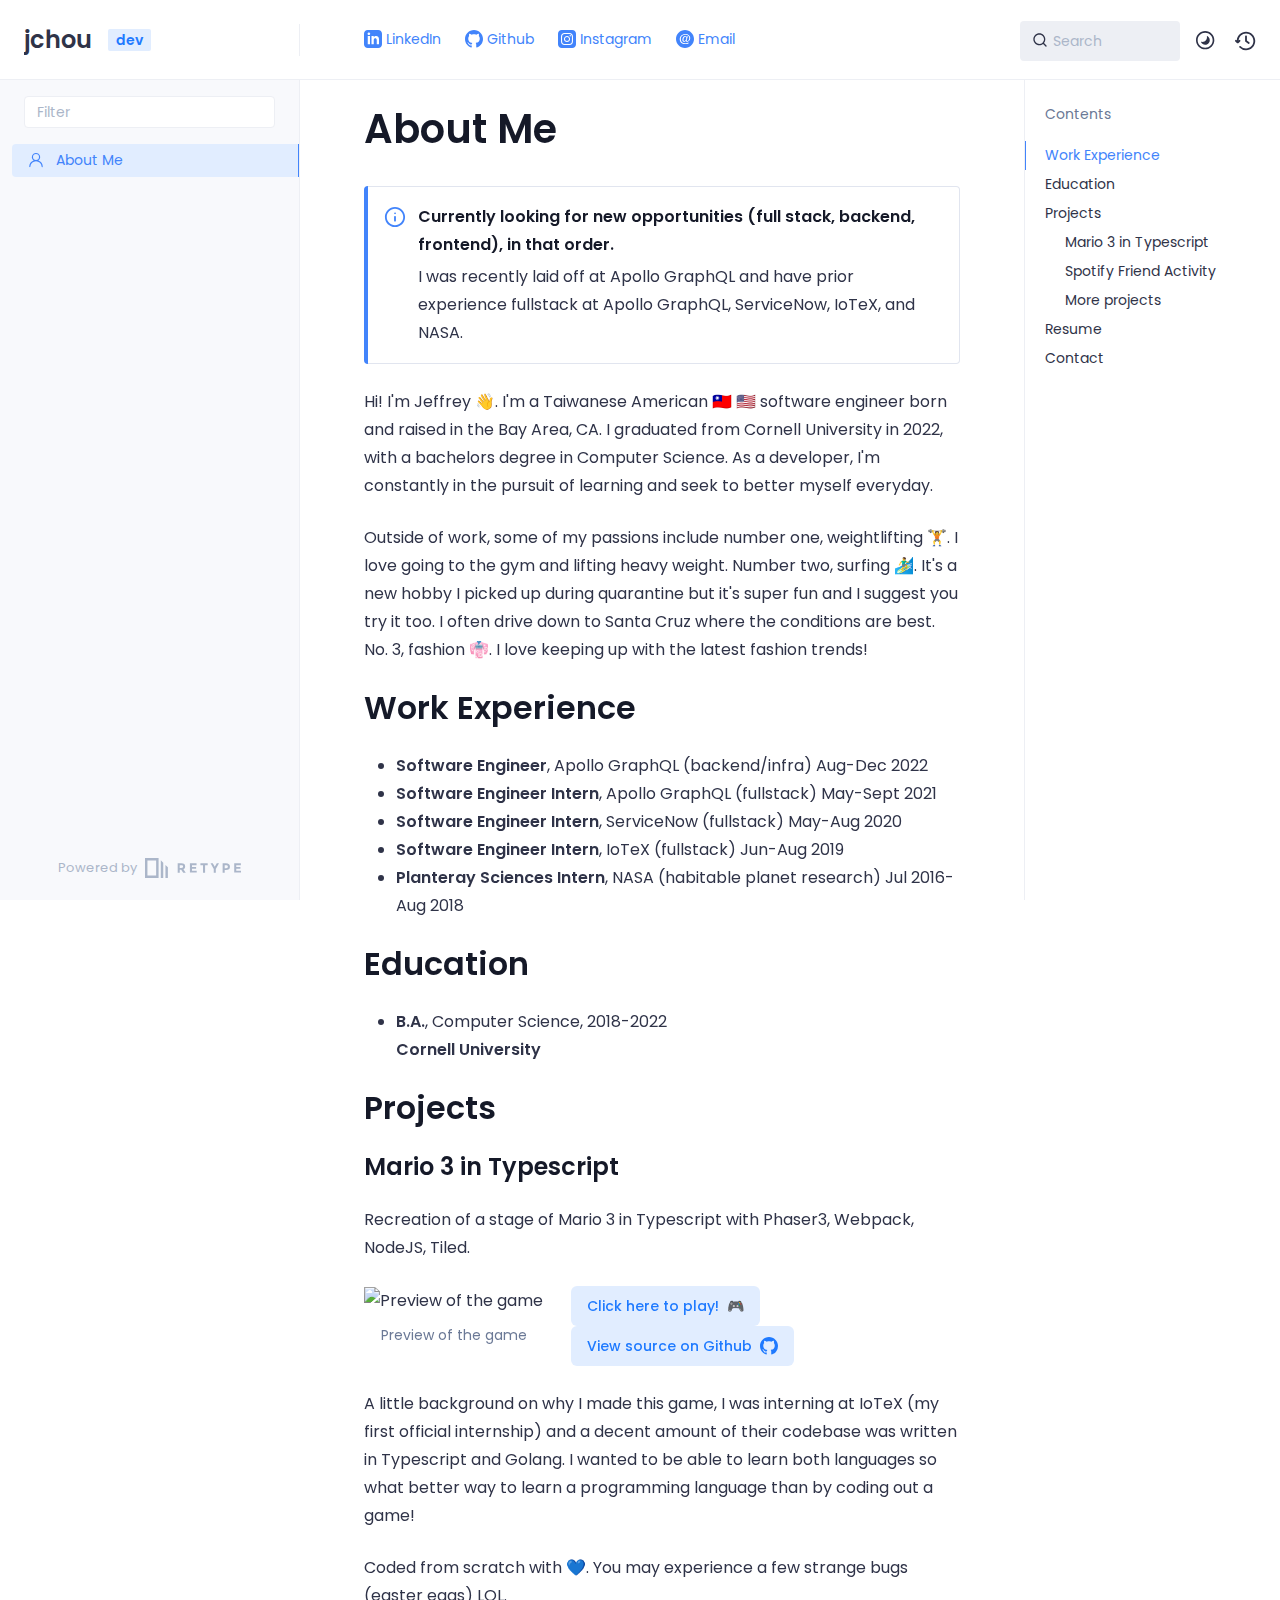
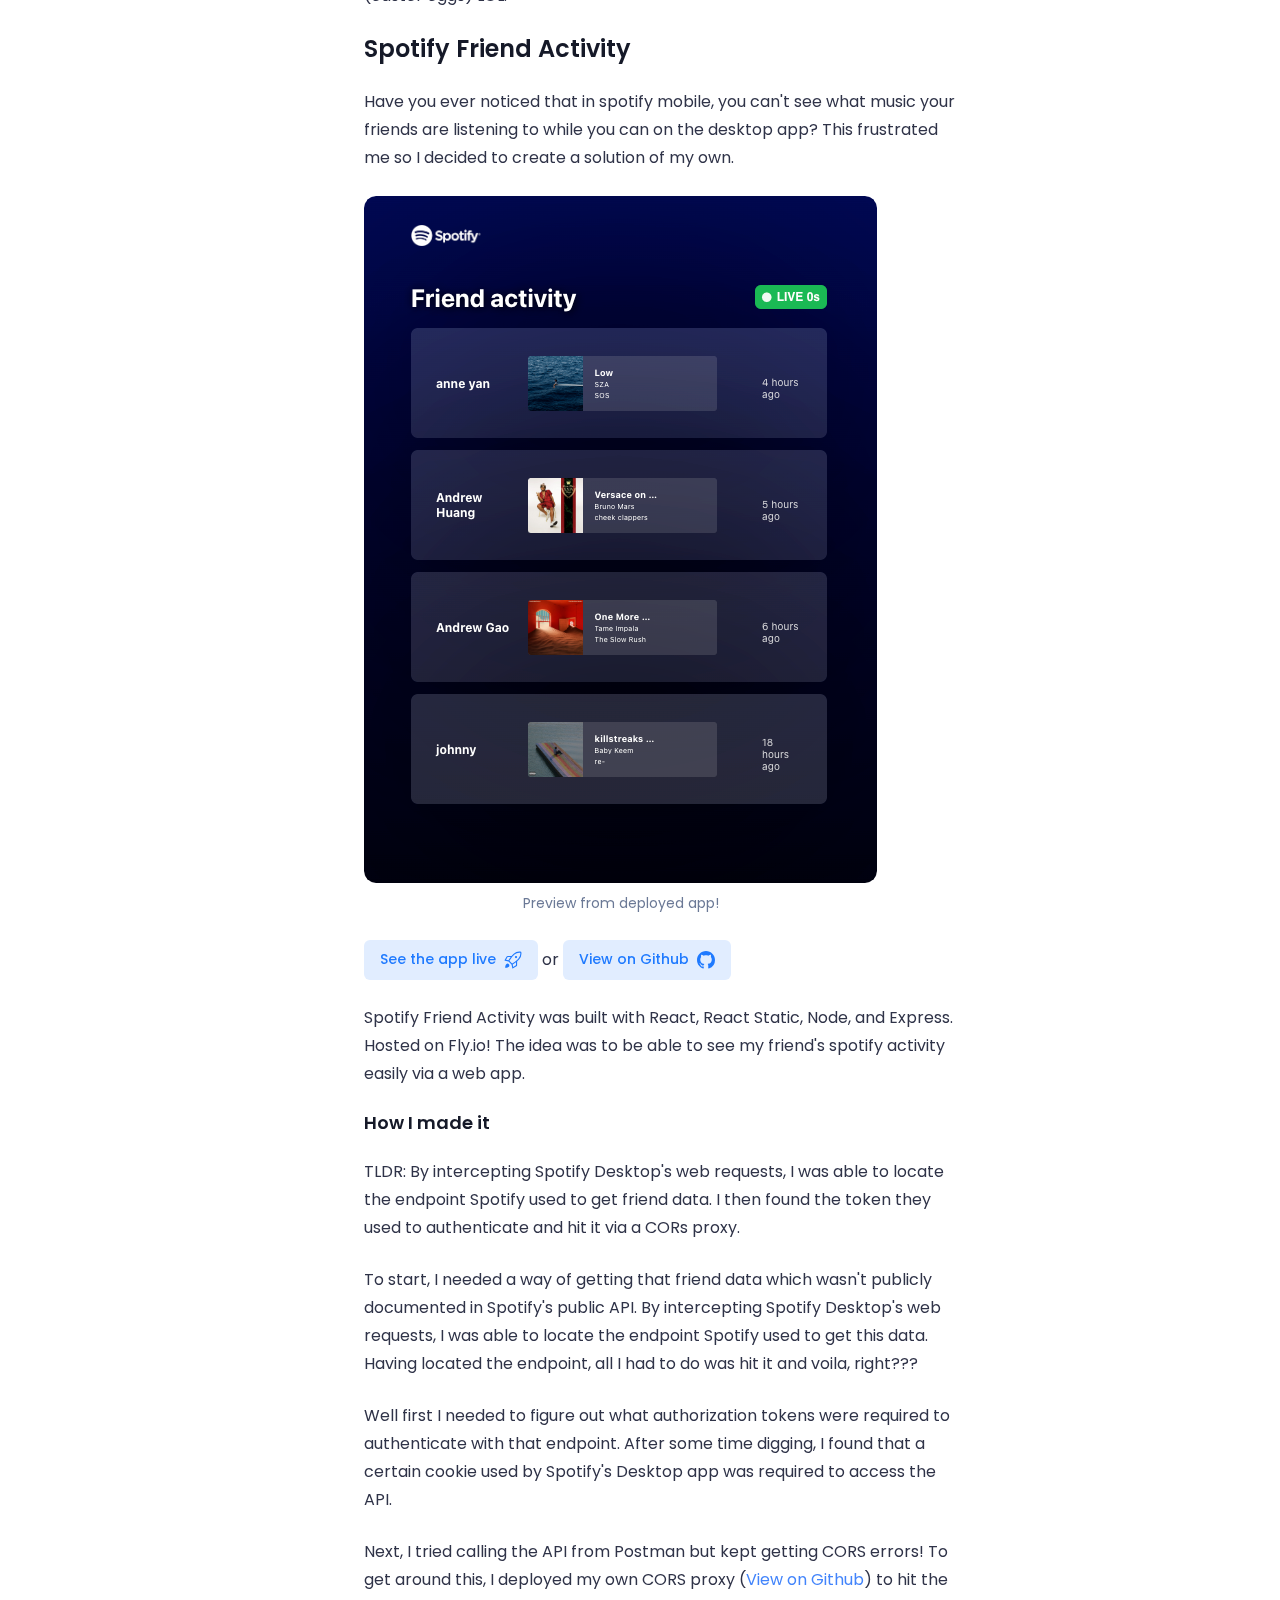
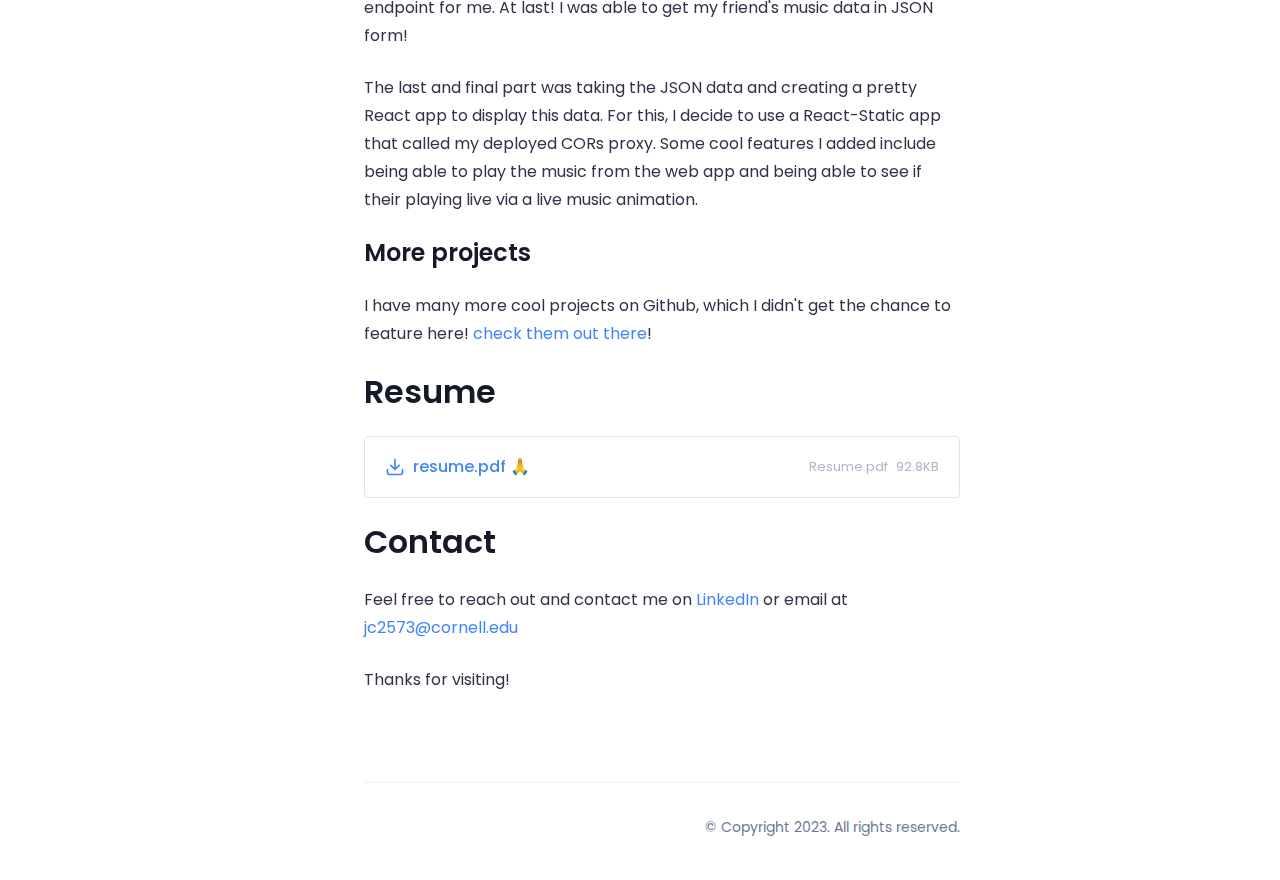
==== index.html @ 9c671647 "Build" ====
<!DOCTYPE html>
<html lang="en" class="h-full">
<head>
    <meta charset="UTF-8">
    <meta name="viewport" content="width=device-width,initial-scale=1">
    <meta name="turbo-cache-control" content="no-cache" data-turbo-track="reload" data-track-token="2.4.0.732705057600">

    <!-- See retype.com -->
    <meta name="generator" content="Retype 2.4.0">

    <!-- Primary Meta Tags -->
    <title>About Me</title>
    <meta name="title" content="About Me">
    <meta name="description" content="I was recently laid off at Apollo GraphQL and have prior experience fullstack at Apollo GraphQL, ServiceNow, IoTeX, and NASA." />

    <!-- Canonical -->
    <link rel="canonical" href="https://jchou.dev/" />

    <!-- Open Graph / Facebook -->
    <meta property="og:type" content="website">
    <meta property="og:url" content="https://jchou.dev/">
    <meta property="og:title" content="About Me">
    <meta property="og:description" content="I was recently laid off at Apollo GraphQL and have prior experience fullstack at Apollo GraphQL, ServiceNow, IoTeX, and NASA.">
    <meta property="og:image" content="https://jchou.dev/mario-demo.gif">

    <!-- Twitter -->
    <meta property="twitter:card" content="summary_large_image">
    <meta property="twitter:url" content="https://jchou.dev/">
    <meta property="twitter:title" content="About Me">
    <meta property="twitter:description" content="I was recently laid off at Apollo GraphQL and have prior experience fullstack at Apollo GraphQL, ServiceNow, IoTeX, and NASA.">
    <meta property="twitter:image" content="https://jchou.dev/mario-demo.gif">

    <script>(function () { var el = document.documentElement, m = localStorage.getItem("doc_theme"), wm = window.matchMedia; if (m === "dark" || (!m && wm && wm("(prefers-color-scheme: dark)").matches)) { el.classList.add("dark") } else { el.classList.remove("dark") } })();</script>

    <link href="resources/css/retype.css?v=2.4.0.732705057600" rel="stylesheet" />

    <script type="text/javascript" src="resources/js/config.js?v=2.4.0.732705057600" data-turbo-eval="false" defer></script>
    <script type="text/javascript" src="resources/js/retype.js?v=2.4.0" data-turbo-eval="false" defer></script>
    <script id="lunr-js" type="text/javascript" src="resources/js/lunr.js?v=2.4.0.732705057600" data-turbo-eval="false" defer></script>
</head>
<body>
    <div id="docs-app" class="relative text-base antialiased text-gray-700 bg-white font-body dark:bg-dark-850 dark:text-dark-300">
        <div class="absolute bottom-0 left-0 bg-gray-100 dark:bg-dark-800" style="top: 5rem; right: 50%"></div>
    
        <header id="docs-site-header" class="sticky top-0 z-30 flex w-full h-16 bg-white border-b border-gray-200 md:h-20 dark:bg-dark-850 dark:border-dark-650">
            <div class="container relative flex items-center justify-between grow pr-6 md:justify-start">
                <!-- Mobile menu button skeleton -->
                <button v-cloak class="skeleton docs-mobile-menu-button flex items-center justify-center shrink-0 overflow-hidden dark:text-white focus:outline-none rounded-full w-10 h-10 ml-3.5 md:hidden"><svg xmlns="http://www.w3.org/2000/svg" class="mb-px shrink-0" width="24" height="24" viewBox="0 0 24 24" role="presentation" style="margin-bottom: 0px;"><g fill="currentColor"><path d="M2 4h20v2H2zM2 11h20v2H2zM2 18h20v2H2z"></path></g></svg></button>
                <div v-cloak id="docs-sidebar-toggle"></div>
        
                <!-- Logo -->
                <div class="flex items-center justify-between h-full py-2 md:w-75">
                    <div class="flex items-center px-2 md:px-6">
                        <a id="docs-site-logo" href="" class="flex items-center leading-snug text-2xl">
                            <span class="dark:text-white font-semibold line-clamp-1 md:line-clamp-2">jchou</span>
                        </a><span class="hidden px-2 py-1 ml-4 text-sm font-semibold leading-none text-root-logo-label-text bg-root-logo-label-bg rounded-sm md:inline-block">dev</span>
                    </div>
        
                    <span class="hidden h-8 border-r md:inline-block dark:border-dark-650"></span>
                </div>
        
                <div class="flex justify-between md:grow">
                    <!-- Top Nav -->
                    <nav class="hidden md:flex">
                        <ul class="flex flex-col mb-4 md:pl-16 md:mb-0 md:flex-row md:items-center">
                            <li class="mr-6">
                                <a class="py-2 md:mb-0 inline-flex items-center text-sm whitespace-nowrap transition-colors duration-200 ease-linear md:text-blue-500 dark:text-blue-400 hover:text-blue-800 dark:hover:text-blue-200" href="https://www.linkedin.com/in/jeffreychoucu/" target="_blank">
                                    <svg xmlns="http://www.w3.org/2000/svg" class="mb-px mr-1" width="18" height="18" viewBox="0 0 24 24" role="presentation">
                                        <g fill="currentColor">
                                            <path d="M19 0h-14c-2.761 0-5 2.239-5 5v14c0 2.761 2.239 5 5 5h14c2.762 0 5-2.239 5-5v-14c0-2.761-2.238-5-5-5zm-11 19h-3v-11h3v11zm-1.5-12.268c-.966 0-1.75-.79-1.75-1.764s.784-1.764 1.75-1.764 1.75.79 1.75 1.764-.783 1.764-1.75 1.764zm13.5 12.268h-3v-5.604c0-3.368-4-3.113-4 0v5.604h-3v-11h3v1.765c1.396-2.586 7-2.777 7 2.476v6.759z"/>
                                        </g>
                                    </svg>
                                    <span>LinkedIn</span>
                                </a>
                            </li>
                            <li class="mr-6">
                                <a class="py-2 md:mb-0 inline-flex items-center text-sm whitespace-nowrap transition-colors duration-200 ease-linear md:text-blue-500 dark:text-blue-400 hover:text-blue-800 dark:hover:text-blue-200" href="https://github.com/JChouCode" target="_blank">
                                    <svg xmlns="http://www.w3.org/2000/svg" class="mb-px mr-1" width="18" height="18" viewBox="0 0 24 24" role="presentation">
                                        <g fill="currentColor">
                                            <path d="M12 0c-6.626 0-12 5.373-12 12 0 5.302 3.438 9.8 8.207 11.387.599.111.793-.261.793-.577v-2.234c-3.338.726-4.033-1.416-4.033-1.416-.546-1.387-1.333-1.756-1.333-1.756-1.089-.745.083-.729.083-.729 1.205.084 1.839 1.237 1.839 1.237 1.07 1.834 2.807 1.304 3.492.997.107-.775.418-1.305.762-1.604-2.665-.305-5.467-1.334-5.467-5.931 0-1.311.469-2.381 1.236-3.221-.124-.303-.535-1.524.117-3.176 0 0 1.008-.322 3.301 1.23.957-.266 1.983-.399 3.003-.404 1.02.005 2.047.138 3.006.404 2.291-1.552 3.297-1.23 3.297-1.23.653 1.653.242 2.874.118 3.176.77.84 1.235 1.911 1.235 3.221 0 4.609-2.807 5.624-5.479 5.921.43.372.823 1.102.823 2.222v3.293c0 .319.192.694.801.576 4.765-1.589 8.199-6.086 8.199-11.386 0-6.627-5.373-12-12-12z"/>
                                        </g>
                                    </svg>
                                    <span>Github</span>
                                </a>
                            </li>
                            <li class="mr-6">
                                <a class="py-2 md:mb-0 inline-flex items-center text-sm whitespace-nowrap transition-colors duration-200 ease-linear md:text-blue-500 dark:text-blue-400 hover:text-blue-800 dark:hover:text-blue-200" href="https://www.instagram.com/jchouder/" target="_blank">
                                    <svg xmlns="http://www.w3.org/2000/svg" class="mb-px mr-1" width="18" height="18" viewBox="0 0 24 24" role="presentation">
                                        <g fill="currentColor">
                                            <path d="M15.233 5.488c-.843-.038-1.097-.046-3.233-.046s-2.389.008-3.232.046c-2.17.099-3.181 1.127-3.279 3.279-.039.844-.048 1.097-.048 3.233s.009 2.389.047 3.233c.099 2.148 1.106 3.18 3.279 3.279.843.038 1.097.047 3.233.047 2.137 0 2.39-.008 3.233-.046 2.17-.099 3.18-1.129 3.279-3.279.038-.844.046-1.097.046-3.233s-.008-2.389-.046-3.232c-.099-2.153-1.111-3.182-3.279-3.281zm-3.233 10.62c-2.269 0-4.108-1.839-4.108-4.108 0-2.269 1.84-4.108 4.108-4.108s4.108 1.839 4.108 4.108c0 2.269-1.839 4.108-4.108 4.108zm4.271-7.418c-.53 0-.96-.43-.96-.96s.43-.96.96-.96.96.43.96.96-.43.96-.96.96zm-1.604 3.31c0 1.473-1.194 2.667-2.667 2.667s-2.667-1.194-2.667-2.667c0-1.473 1.194-2.667 2.667-2.667s2.667 1.194 2.667 2.667zm4.333-12h-14c-2.761 0-5 2.239-5 5v14c0 2.761 2.239 5 5 5h14c2.762 0 5-2.239 5-5v-14c0-2.761-2.238-5-5-5zm.952 15.298c-.132 2.909-1.751 4.521-4.653 4.654-.854.039-1.126.048-3.299.048s-2.444-.009-3.298-.048c-2.908-.133-4.52-1.748-4.654-4.654-.039-.853-.048-1.125-.048-3.298 0-2.172.009-2.445.048-3.298.134-2.908 1.748-4.521 4.654-4.653.854-.04 1.125-.049 3.298-.049s2.445.009 3.299.048c2.908.133 4.523 1.751 4.653 4.653.039.854.048 1.127.048 3.299 0 2.173-.009 2.445-.048 3.298z"/>
                                        </g>
                                    </svg>
                                    <span>Instagram</span>
                                </a>
                            </li>
                            <li class="mr-6">
                                <a class="py-2 md:mb-0 inline-flex items-center text-sm whitespace-nowrap transition-colors duration-200 ease-linear md:text-blue-500 dark:text-blue-400 hover:text-blue-800 dark:hover:text-blue-200" href="mailto:jc2573@cornell.edu" target="_blank">
                                    <svg xmlns="http://www.w3.org/2000/svg" class="mb-px mr-1" width="18" height="18" viewBox="0 0 24 24" role="presentation">
                                        <g fill="currentColor">
                                            <path d="M13.718 10.528c0 .792-.268 1.829-.684 2.642-1.009 1.98-3.063 1.967-3.063-.14 0-.786.27-1.799.687-2.58 1.021-1.925 3.06-1.624 3.06.078zm10.282 1.472c0 6.627-5.373 12-12 12s-12-5.373-12-12 5.373-12 12-12 12 5.373 12 12zm-5-1.194c0-3.246-2.631-5.601-6.256-5.601-4.967 0-7.744 3.149-7.744 7.073 0 3.672 2.467 6.517 7.024 6.517 2.52 0 4.124-.726 5.122-1.288l-.687-.991c-1.022.593-2.251 1.136-4.256 1.136-3.429 0-5.733-2.199-5.733-5.473 0-5.714 6.401-6.758 9.214-5.071 2.624 1.642 2.524 5.578.582 7.083-1.034.826-2.199.799-1.821-.756 0 0 1.212-4.489 1.354-4.975h-1.364l-.271.952c-.278-.785-.943-1.295-1.911-1.295-2.018 0-3.722 2.19-3.722 4.783 0 1.73.913 2.804 2.38 2.804 1.283 0 1.95-.726 2.364-1.373-.3 2.898 5.725 1.557 5.725-3.525z"/>
                                        </g>
                                    </svg>
                                    <span>Email</span>
                                </a>
                            </li>
        
                        </ul>
                    </nav>
        
                    <!-- Header Right Skeleton -->
                    <div v-cloak class="flex justify-end grow skeleton">
        
                        <!-- Search input mock -->
                        <div class="relative hidden w-40 lg:block lg:max-w-sm lg:ml-auto">
                            <div class="absolute flex items-center justify-center h-full pl-3 dark:text-dark-300">
                                <svg xmlns="http://www.w3.org/2000/svg" class="icon-base" width="16" height="16" viewBox="0 0 24 24" aria-labelledby="icon" role="presentation"  style="margin-bottom: 1px;"><g fill="currentColor" ><path d="M21.71 20.29l-3.68-3.68A8.963 8.963 0 0020 11c0-4.96-4.04-9-9-9s-9 4.04-9 9 4.04 9 9 9c2.12 0 4.07-.74 5.61-1.97l3.68 3.68c.2.19.45.29.71.29s.51-.1.71-.29c.39-.39.39-1.03 0-1.42zM4 11c0-3.86 3.14-7 7-7s7 3.14 7 7c0 1.92-.78 3.66-2.04 4.93-.01.01-.02.01-.02.01-.01.01-.01.01-.01.02A6.98 6.98 0 0111 18c-3.86 0-7-3.14-7-7z" ></path></g></svg>
                            </div>
        
                            <input class="w-full h-10 transition-colors duration-200 ease-in bg-gray-200 border border-transparent rounded md:text-sm hover:bg-white hover:border-gray-300 focus:outline-none focus:bg-white focus:border-gray-500 dark:bg-dark-600 dark:border-dark-600 placeholder-gray-400 dark:placeholder-dark-400"
                            style="padding: 0.625rem 0.75rem 0.625rem 2rem" type="text" placeholder="Search" />
                        </div>
        
                        <!-- Mobile search button mock -->
                        <div class="flex items-center justify-center w-10 h-10 lg:hidden">
                            <svg xmlns="http://www.w3.org/2000/svg" class="shrink-0 icon-base" width="20" height="20" viewBox="0 0 24 24" aria-labelledby="icon" role="presentation"  style="margin-bottom: 0px;"><g fill="currentColor" ><path d="M21.71 20.29l-3.68-3.68A8.963 8.963 0 0020 11c0-4.96-4.04-9-9-9s-9 4.04-9 9 4.04 9 9 9c2.12 0 4.07-.74 5.61-1.97l3.68 3.68c.2.19.45.29.71.29s.51-.1.71-.29c.39-.39.39-1.03 0-1.42zM4 11c0-3.86 3.14-7 7-7s7 3.14 7 7c0 1.92-.78 3.66-2.04 4.93-.01.01-.02.01-.02.01-.01.01-.01.01-.01.02A6.98 6.98 0 0111 18c-3.86 0-7-3.14-7-7z" ></path></g></svg>
                        </div>
        
                        <!-- Dark mode switch placehokder -->
                        <div class="w-10 h-10 lg:ml-2"></div>
        
                        <!-- History button mock -->
                        <div class="flex items-center justify-center w-10 h-10" style="margin-right: -0.625rem;">
                            <svg xmlns="http://www.w3.org/2000/svg" class="shrink-0 icon-base" width="22" height="22" viewBox="0 0 24 24" aria-labelledby="icon" role="presentation"  style="margin-bottom: 0px;"><g fill="currentColor" ><g ><path d="M12.01 6.01c-.55 0-1 .45-1 1V12a1 1 0 00.4.8l3 2.22a.985.985 0 001.39-.2.996.996 0 00-.21-1.4l-2.6-1.92V7.01c.02-.55-.43-1-.98-1z"></path><path d="M12.01 1.91c-5.33 0-9.69 4.16-10.05 9.4l-.29-.26a.997.997 0 10-1.34 1.48l1.97 1.79c.19.17.43.26.67.26s.48-.09.67-.26l1.97-1.79a.997.997 0 10-1.34-1.48l-.31.28c.34-4.14 3.82-7.41 8.05-7.41 4.46 0 8.08 3.63 8.08 8.09s-3.63 8.08-8.08 8.08c-2.18 0-4.22-.85-5.75-2.4a.996.996 0 10-1.42 1.4 10.02 10.02 0 007.17 2.99c5.56 0 10.08-4.52 10.08-10.08.01-5.56-4.52-10.09-10.08-10.09z"></path></g></g></svg>
                        </div>
                    </div>
        
                    <div v-cloak class="flex justify-end grow">
                        <div id="docs-mobile-search-button"></div>
                        <doc-search-desktop></doc-search-desktop>
        
                        <doc-theme-switch class="lg:ml-2"></doc-theme-switch>
                        <doc-history></doc-history>
                    </div>
                </div>
            </div>
        </header>
    
        <div class="container relative flex bg-white">
            <!-- Sidebar Skeleton -->
            <div v-cloak class="fixed flex flex-col shrink-0 duration-300 ease-in-out bg-gray-100 border-gray-200 sidebar top-20 w-75 border-r h-screen md:sticky transition-transform skeleton dark:bg-dark-800 dark:border-dark-650">
            
                <!-- Render this div, if config.showSidebarFilter is `true` -->
                <div class="flex items-center h-16 px-6">
                    <input class="w-full h-8 px-3 py-2 transition-colors duration-200 ease-linear bg-white border border-gray-200 rounded shadow-none text-sm focus:outline-none focus:border-gray-600 dark:bg-dark-600 dark:border-dark-600" type="text" placeholder="Filter" />
                </div>
            
                <div class="pl-6 mb-4 mt-1">
                    <div class="w-32 h-3 mb-4 bg-gray-200 rounded-full loading dark:bg-dark-600"></div>
                    <div class="w-48 h-3 mb-4 bg-gray-200 rounded-full loading dark:bg-dark-600"></div>
                    <div class="w-40 h-3 mb-4 bg-gray-200 rounded-full loading dark:bg-dark-600"></div>
                    <div class="w-32 h-3 mb-4 bg-gray-200 rounded-full loading dark:bg-dark-600"></div>
                    <div class="w-48 h-3 mb-4 bg-gray-200 rounded-full loading dark:bg-dark-600"></div>
                    <div class="w-40 h-3 mb-4 bg-gray-200 rounded-full loading dark:bg-dark-600"></div>
                </div>
            
                <div class="shrink-0 mt-auto bg-transparent dark:border-dark-650">
                    <a class="flex items-center justify-center flex-nowrap h-16 text-gray-400 dark:text-dark-400 hover:text-gray-700 dark:hover:text-dark-300 transition-colors duration-150 ease-in docs-powered-by" target="_blank" href="https://retype.com/" rel="noopener">
                        <span class="text-xs whitespace-nowrap">Powered by</span>
                        <svg xmlns="http://www.w3.org/2000/svg" class="ml-2" fill="currentColor" width="96" height="20" overflow="visible"><path d="M0 0v20h13.59V0H0zm11.15 17.54H2.44V2.46h8.71v15.08zM15.8 20h2.44V4.67L15.8 2.22zM20.45 6.89V20h2.44V9.34z"/><g><path d="M40.16 8.44c0 1.49-.59 2.45-1.75 2.88l2.34 3.32h-2.53l-2.04-2.96h-1.43v2.96h-2.06V5.36h3.5c1.43 0 2.46.24 3.07.73s.9 1.27.9 2.35zm-2.48 1.1c.26-.23.38-.59.38-1.09 0-.5-.13-.84-.4-1.03s-.73-.28-1.39-.28h-1.54v2.75h1.5c.72 0 1.2-.12 1.45-.35zM51.56 5.36V7.2h-4.59v1.91h4.13v1.76h-4.13v1.92h4.74v1.83h-6.79V5.36h6.64zM60.09 7.15v7.48h-2.06V7.15h-2.61V5.36h7.28v1.79h-2.61zM70.81 14.64h-2.06v-3.66l-3.19-5.61h2.23l1.99 3.45 1.99-3.45H74l-3.19 5.61v3.66zM83.99 6.19c.65.55.97 1.4.97 2.55s-.33 1.98-1 2.51-1.68.8-3.04.8h-1.23v2.59h-2.06V5.36h3.26c1.42 0 2.45.28 3.1.83zm-1.51 3.65c.25-.28.37-.69.37-1.22s-.16-.92-.48-1.14c-.32-.23-.82-.34-1.5-.34H79.7v3.12h1.38c.68 0 1.15-.14 1.4-.42zM95.85 5.36V7.2h-4.59v1.91h4.13v1.76h-4.13v1.92H96v1.83h-6.79V5.36h6.64z"/></g></svg>
                    </a>
                </div>
            </div>
            
            <!-- Sidebar component -->
            <doc-sidebar v-cloak>
                <template #sidebar-footer>
                    <div class="shrink-0 mt-auto border-t md:bg-transparent md:border-none dark:border-dark-650">
            
                        <div class="py-3 px-6 md:hidden border-b dark:border-dark-650">
                            <nav>
                                <ul class="flex flex-wrap justify-center items-center">
                                    <li class="mr-6">
                                        <a class="block py-1 inline-flex items-center text-sm whitespace-nowrap transition-colors duration-200 ease-linear md:text-blue-500 dark:text-blue-400 hover:text-blue-800 dark:hover:text-blue-200" href="https://www.linkedin.com/in/jeffreychoucu/" target="_blank">
                                            <svg xmlns="http://www.w3.org/2000/svg" class="mb-px mr-1" width="18" height="18" viewBox="0 0 24 24" role="presentation">
                                                <g fill="currentColor">
                                                    <path d="M19 0h-14c-2.761 0-5 2.239-5 5v14c0 2.761 2.239 5 5 5h14c2.762 0 5-2.239 5-5v-14c0-2.761-2.238-5-5-5zm-11 19h-3v-11h3v11zm-1.5-12.268c-.966 0-1.75-.79-1.75-1.764s.784-1.764 1.75-1.764 1.75.79 1.75 1.764-.783 1.764-1.75 1.764zm13.5 12.268h-3v-5.604c0-3.368-4-3.113-4 0v5.604h-3v-11h3v1.765c1.396-2.586 7-2.777 7 2.476v6.759z"/>
                                                </g>
                                            </svg>
                                            <span>LinkedIn</span>
                                        </a>
                                    </li>
                                    <li class="mr-6">
                                        <a class="block py-1 inline-flex items-center text-sm whitespace-nowrap transition-colors duration-200 ease-linear md:text-blue-500 dark:text-blue-400 hover:text-blue-800 dark:hover:text-blue-200" href="https://github.com/JChouCode" target="_blank">
                                            <svg xmlns="http://www.w3.org/2000/svg" class="mb-px mr-1" width="18" height="18" viewBox="0 0 24 24" role="presentation">
                                                <g fill="currentColor">
                                                    <path d="M12 0c-6.626 0-12 5.373-12 12 0 5.302 3.438 9.8 8.207 11.387.599.111.793-.261.793-.577v-2.234c-3.338.726-4.033-1.416-4.033-1.416-.546-1.387-1.333-1.756-1.333-1.756-1.089-.745.083-.729.083-.729 1.205.084 1.839 1.237 1.839 1.237 1.07 1.834 2.807 1.304 3.492.997.107-.775.418-1.305.762-1.604-2.665-.305-5.467-1.334-5.467-5.931 0-1.311.469-2.381 1.236-3.221-.124-.303-.535-1.524.117-3.176 0 0 1.008-.322 3.301 1.23.957-.266 1.983-.399 3.003-.404 1.02.005 2.047.138 3.006.404 2.291-1.552 3.297-1.23 3.297-1.23.653 1.653.242 2.874.118 3.176.77.84 1.235 1.911 1.235 3.221 0 4.609-2.807 5.624-5.479 5.921.43.372.823 1.102.823 2.222v3.293c0 .319.192.694.801.576 4.765-1.589 8.199-6.086 8.199-11.386 0-6.627-5.373-12-12-12z"/>
                                                </g>
                                            </svg>
                                            <span>Github</span>
                                        </a>
                                    </li>
                                    <li class="mr-6">
                                        <a class="block py-1 inline-flex items-center text-sm whitespace-nowrap transition-colors duration-200 ease-linear md:text-blue-500 dark:text-blue-400 hover:text-blue-800 dark:hover:text-blue-200" href="https://www.instagram.com/jchouder/" target="_blank">
                                            <svg xmlns="http://www.w3.org/2000/svg" class="mb-px mr-1" width="18" height="18" viewBox="0 0 24 24" role="presentation">
                                                <g fill="currentColor">
                                                    <path d="M15.233 5.488c-.843-.038-1.097-.046-3.233-.046s-2.389.008-3.232.046c-2.17.099-3.181 1.127-3.279 3.279-.039.844-.048 1.097-.048 3.233s.009 2.389.047 3.233c.099 2.148 1.106 3.18 3.279 3.279.843.038 1.097.047 3.233.047 2.137 0 2.39-.008 3.233-.046 2.17-.099 3.18-1.129 3.279-3.279.038-.844.046-1.097.046-3.233s-.008-2.389-.046-3.232c-.099-2.153-1.111-3.182-3.279-3.281zm-3.233 10.62c-2.269 0-4.108-1.839-4.108-4.108 0-2.269 1.84-4.108 4.108-4.108s4.108 1.839 4.108 4.108c0 2.269-1.839 4.108-4.108 4.108zm4.271-7.418c-.53 0-.96-.43-.96-.96s.43-.96.96-.96.96.43.96.96-.43.96-.96.96zm-1.604 3.31c0 1.473-1.194 2.667-2.667 2.667s-2.667-1.194-2.667-2.667c0-1.473 1.194-2.667 2.667-2.667s2.667 1.194 2.667 2.667zm4.333-12h-14c-2.761 0-5 2.239-5 5v14c0 2.761 2.239 5 5 5h14c2.762 0 5-2.239 5-5v-14c0-2.761-2.238-5-5-5zm.952 15.298c-.132 2.909-1.751 4.521-4.653 4.654-.854.039-1.126.048-3.299.048s-2.444-.009-3.298-.048c-2.908-.133-4.52-1.748-4.654-4.654-.039-.853-.048-1.125-.048-3.298 0-2.172.009-2.445.048-3.298.134-2.908 1.748-4.521 4.654-4.653.854-.04 1.125-.049 3.298-.049s2.445.009 3.299.048c2.908.133 4.523 1.751 4.653 4.653.039.854.048 1.127.048 3.299 0 2.173-.009 2.445-.048 3.298z"/>
                                                </g>
                                            </svg>
                                            <span>Instagram</span>
                                        </a>
                                    </li>
                                    <li class="mr-6">
                                        <a class="block py-1 inline-flex items-center text-sm whitespace-nowrap transition-colors duration-200 ease-linear md:text-blue-500 dark:text-blue-400 hover:text-blue-800 dark:hover:text-blue-200" href="mailto:jc2573@cornell.edu" target="_blank">
                                            <svg xmlns="http://www.w3.org/2000/svg" class="mb-px mr-1" width="18" height="18" viewBox="0 0 24 24" role="presentation">
                                                <g fill="currentColor">
                                                    <path d="M13.718 10.528c0 .792-.268 1.829-.684 2.642-1.009 1.98-3.063 1.967-3.063-.14 0-.786.27-1.799.687-2.58 1.021-1.925 3.06-1.624 3.06.078zm10.282 1.472c0 6.627-5.373 12-12 12s-12-5.373-12-12 5.373-12 12-12 12 5.373 12 12zm-5-1.194c0-3.246-2.631-5.601-6.256-5.601-4.967 0-7.744 3.149-7.744 7.073 0 3.672 2.467 6.517 7.024 6.517 2.52 0 4.124-.726 5.122-1.288l-.687-.991c-1.022.593-2.251 1.136-4.256 1.136-3.429 0-5.733-2.199-5.733-5.473 0-5.714 6.401-6.758 9.214-5.071 2.624 1.642 2.524 5.578.582 7.083-1.034.826-2.199.799-1.821-.756 0 0 1.212-4.489 1.354-4.975h-1.364l-.271.952c-.278-.785-.943-1.295-1.911-1.295-2.018 0-3.722 2.19-3.722 4.783 0 1.73.913 2.804 2.38 2.804 1.283 0 1.95-.726 2.364-1.373-.3 2.898 5.725 1.557 5.725-3.525z"/>
                                                </g>
                                            </svg>
                                            <span>Email</span>
                                        </a>
                                    </li>
            
                                </ul>
                            </nav>
                        </div>
            
                        <a class="flex items-center justify-center flex-nowrap h-16 text-gray-400 dark:text-dark-400 hover:text-gray-700 dark:hover:text-dark-300 transition-colors duration-150 ease-in docs-powered-by" target="_blank" href="https://retype.com/" rel="noopener">
                            <span class="text-xs whitespace-nowrap">Powered by</span>
                            <svg xmlns="http://www.w3.org/2000/svg" class="ml-2" fill="currentColor" width="96" height="20" overflow="visible"><path d="M0 0v20h13.59V0H0zm11.15 17.54H2.44V2.46h8.71v15.08zM15.8 20h2.44V4.67L15.8 2.22zM20.45 6.89V20h2.44V9.34z"/><g><path d="M40.16 8.44c0 1.49-.59 2.45-1.75 2.88l2.34 3.32h-2.53l-2.04-2.96h-1.43v2.96h-2.06V5.36h3.5c1.43 0 2.46.24 3.07.73s.9 1.27.9 2.35zm-2.48 1.1c.26-.23.38-.59.38-1.09 0-.5-.13-.84-.4-1.03s-.73-.28-1.39-.28h-1.54v2.75h1.5c.72 0 1.2-.12 1.45-.35zM51.56 5.36V7.2h-4.59v1.91h4.13v1.76h-4.13v1.92h4.74v1.83h-6.79V5.36h6.64zM60.09 7.15v7.48h-2.06V7.15h-2.61V5.36h7.28v1.79h-2.61zM70.81 14.64h-2.06v-3.66l-3.19-5.61h2.23l1.99 3.45 1.99-3.45H74l-3.19 5.61v3.66zM83.99 6.19c.65.55.97 1.4.97 2.55s-.33 1.98-1 2.51-1.68.8-3.04.8h-1.23v2.59h-2.06V5.36h3.26c1.42 0 2.45.28 3.1.83zm-1.51 3.65c.25-.28.37-.69.37-1.22s-.16-.92-.48-1.14c-.32-.23-.82-.34-1.5-.34H79.7v3.12h1.38c.68 0 1.15-.14 1.4-.42zM95.85 5.36V7.2h-4.59v1.91h4.13v1.76h-4.13v1.92H96v1.83h-6.79V5.36h6.64z"/></g></svg>
                        </a>
                    </div>
                </template>
            </doc-sidebar>
    
            <div class="grow min-w-0 dark:bg-dark-850">
                <!-- Render "toolbar" template here on api pages --><!-- Render page content -->
                <div class="flex">
                    <div class="grow min-w-0 px-6 md:px-16">
                        <main class="relative pt-6 pb-16">
                            <div class="docs-markdown" id="docs-content">
                                <!-- Rendered if sidebar right is enabled -->
                                <div id="docs-sidebar-right-toggle"></div>
                
                                <!-- Page content  -->
<doc-anchor-target id="about-me" class="break-words">
    <h1>
        <doc-anchor-trigger class="header-anchor-trigger" to="#about-me">#</doc-anchor-trigger>
        <span>About Me</span>
    </h1>
</doc-anchor-target>
<div class="flex mb-6">
    <div class="shrink-0 w-1 rounded-tl rounded-bl bg-blue-500 dark:bg-blue-400"></div>
    <div class="flex w-full py-4 border border-l-0 border-gray-300 rounded-tr rounded-br doc-alert bg-white dark:bg-dark-700 dark:border-dark-700" role="alert">
        <div class="flex items-center ml-4 h-7">
            <svg xmlns="http://www.w3.org/2000/svg" class="mb-px text-blue-500 dark:text-blue-400" width="22" height="22" viewBox="0 0 24 24" role="presentation">
                <g fill="currentColor"><g>
                    <path d="M12 1C5.93 1 1 5.93 1 12s4.93 11 11 11 11-4.93 11-11S18.07 1 12 1zm0 20c-4.96 0-9-4.04-9-9s4.04-9 9-9 9 4.04 9 9-4.04 9-9 9z"></path>
                    <path d="M12 11c-.55 0-1 .45-1 1v4c0 .55.45 1 1 1s1-.45 1-1v-4c0-.55-.45-1-1-1zM12.01 7c-.56 0-1 .45-1 1s.45 1 1 1 1-.45 1-1-.45-1-1-1z"></path>
                    <path fill="none" d="M0 0h24v24H0z"></path>
                </g></g>
            </svg>
        </div>
        <div class="pr-5 ml-3 w-full">
            <h5>Currently looking for new opportunities (full stack, backend, frontend), in that order.</h5>
<p>I was recently laid off at Apollo GraphQL and have prior experience fullstack at Apollo GraphQL, ServiceNow, IoTeX, and NASA.</p>
        </div>
    </div>
</div>
<p>Hi! I&#x27;m Jeffrey <span class="docs-emoji">&#x1F44B;</span>. I&#x27;m a Taiwanese American <span class="docs-emoji">&#x1F1F9;&#x1F1FC;</span> <span class="docs-emoji">&#x1F1FA;&#x1F1F8;</span> software engineer born and raised in the Bay Area, CA.
I graduated from Cornell University in 2022, with a bachelors degree in Computer Science. As a developer, I&#x27;m constantly in the pursuit of learning and seek to better myself everyday.</p>
<p>Outside of work, some of my passions include number one, weightlifting <span class="docs-emoji">&#x1F3CB;&#xFE0F;</span>. I love going to the gym and lifting heavy weight. Number two, surfing <span class="docs-emoji">&#x1F3C4;&#x200D;&#x2642;&#xFE0F;</span>. It&#x27;s a new hobby I picked up during quarantine but it&#x27;s super fun and I suggest you try it too. I often drive down to Santa Cruz where the conditions are best. No. 3, fashion <span class="docs-emoji">&#x1F458;</span>. I love keeping up with the latest fashion trends!</p>
<doc-anchor-target id="work-experience">
    <h2>
        <doc-anchor-trigger class="header-anchor-trigger" to="#work-experience">#</doc-anchor-trigger>
        <span>Work Experience</span>
    </h2>
</doc-anchor-target>
<ul>
<li><strong>Software Engineer</strong>, Apollo GraphQL (backend/infra) Aug-Dec 2022</li>
<li><strong>Software Engineer Intern</strong>, Apollo GraphQL (fullstack) May-Sept 2021</li>
<li><strong>Software Engineer Intern</strong>, ServiceNow (fullstack) May-Aug 2020</li>
<li><strong>Software Engineer Intern</strong>, IoTeX (fullstack) Jun-Aug 2019</li>
<li><strong>Planteray Sciences Intern</strong>, NASA (habitable planet research) Jul 2016-Aug 2018</li>
</ul>
<doc-anchor-target id="education">
    <h2>
        <doc-anchor-trigger class="header-anchor-trigger" to="#education">#</doc-anchor-trigger>
        <span>Education</span>
    </h2>
</doc-anchor-target>
<ul>
<li><strong>B.A.</strong>, Computer Science, 2018-2022<br/><strong>Cornell University</strong></li>
</ul>
<doc-anchor-target id="projects">
    <h2>
        <doc-anchor-trigger class="header-anchor-trigger" to="#projects">#</doc-anchor-trigger>
        <span>Projects</span>
    </h2>
</doc-anchor-target>
<doc-anchor-target id="mario-3-in-typescript">
    <h3>
        <doc-anchor-trigger class="header-anchor-trigger" to="#mario-3-in-typescript">#</doc-anchor-trigger>
        <span>Mario 3 in Typescript</span>
    </h3>
</doc-anchor-target>
<p>Recreation of a stage of Mario 3 in Typescript with Phaser3, Webpack, NodeJS, Tiled.</p>
<p><figure class="content-left">
    <img src="mario-demo.gif" alt="Preview of the game" />
    <figcaption class="caption caption-float">Preview of the game</figcaption>
</figure>
</p>
<p><a href="https://spotify-friend-activity.fly.dev" class="no-link inline-flex items-center font-medium cursor-pointer transition-colors duration-200 ease-out focus:outline-none bg-blue-100 hover:bg-blue-200 text-blue-600 px-4 h-10 text-sm rounded-md">
    <span>Click here to play!</span>
    <span class="docs-emoji ml-2">&#x1F3AE;</span>
</a>    <a href="https://github.com/JChouCode/spotify-friend-activity" class="no-link inline-flex items-center font-medium cursor-pointer transition-colors duration-200 ease-out focus:outline-none bg-blue-100 hover:bg-blue-200 text-blue-600 px-4 h-10 text-sm rounded-md">
    <span>View source on Github</span>
    <span><svg xmlns="http://www.w3.org/2000/svg" class="mb-px inline-flex ml-2" width="18" height="18" viewBox="0 0 24 24" role="presentation"><g fill="currentColor"><symbol id="mark-github-icon-symbol" viewBox="0 0 16 16"><path fill-rule="evenodd" d="M8 0C3.58 0 0 3.58 0 8c0 3.54 2.29 6.53 5.47 7.59.4.07.55-.17.55-.38 0-.19-.01-.82-.01-1.49-2.01.37-2.53-.49-2.69-.94-.09-.23-.48-.94-.82-1.13-.28-.15-.68-.52-.01-.53.63-.01 1.08.58 1.23.82.72 1.21 1.87.87 2.33.66.07-.52.28-.87.51-1.07-1.78-.2-3.64-.89-3.64-3.95 0-.87.31-1.59.82-2.15-.08-.2-.36-1.02.08-2.12 0 0 .67-.21 2.2.82.64-.18 1.32-.27 2-.27.68 0 1.36.09 2 .27 1.53-1.04 2.2-.82 2.2-.82.44 1.1.16 1.92.08 2.12.51.56.82 1.27.82 2.15 0 3.07-1.87 3.75-3.65 3.95.29.25.54.73.54 1.48 0 1.07-.01 1.93-.01 2.2 0 .21.15.46.55.38A8.013 8.013 0 0016 8c0-4.42-3.58-8-8-8z"/></symbol><use xlink:href="#mark-github-icon-symbol" /></g></svg></span>
</a></p>
<p>A little background on why I made this game, I was interning at IoTeX (my first official internship) and a decent amount of their codebase was written in Typescript and Golang. I wanted to be able to learn both languages so what better way to learn a programming language than by coding out a game!</p>
<p>Coded from scratch with <span class="docs-emoji">&#x1F499;</span>. You may experience a few strange bugs (easter eggs) LOL.</p>
<doc-anchor-target id="spotify-friend-activity">
    <h3>
        <doc-anchor-trigger class="header-anchor-trigger" to="#spotify-friend-activity">#</doc-anchor-trigger>
        <span>Spotify Friend Activity</span>
    </h3>
</doc-anchor-target>
<p>Have you ever noticed that in spotify mobile, you can&#x27;t see what music your friends are listening to while you can on the desktop app? This frustrated me so I decided to create a solution of my own.</p>
<p><figure class="content-left">
    <img src="spotify-friend-activity.png" alt="Preview from deployed app!" />
    <figcaption class="caption caption-float">Preview from deployed app!</figcaption>
</figure>
</p>
<p><a href="https://spotify-friend-activity.fly.dev" class="no-link inline-flex items-center font-medium cursor-pointer transition-colors duration-200 ease-out focus:outline-none bg-blue-100 hover:bg-blue-200 text-blue-600 px-4 h-10 text-sm rounded-md">
    <span>See the app live</span>
    <span><svg xmlns="http://www.w3.org/2000/svg" class="mb-px inline-flex ml-2" width="18" height="18" viewBox="0 0 24 24" role="presentation"><g fill="currentColor"><path fill-rule="evenodd" d="M20.322.75a10.75 10.75 0 00-7.373 2.926l-1.304 1.23A23.743 23.743 0 0010.103 6.5H5.066a1.75 1.75 0 00-1.5.85l-2.71 4.514a.75.75 0 00.49 1.12l4.571.963c.039.049.082.096.129.14L8.04 15.96l1.872 1.994c.044.047.091.09.14.129l.963 4.572a.75.75 0 001.12.488l4.514-2.709a1.75 1.75 0 00.85-1.5v-5.038a23.741 23.741 0 001.596-1.542l1.228-1.304a10.75 10.75 0 002.925-7.374V2.499A1.75 1.75 0 0021.498.75h-1.177zM16 15.112c-.333.248-.672.487-1.018.718l-3.393 2.262.678 3.223 3.612-2.167a.25.25 0 00.121-.214v-3.822zm-10.092-2.7L8.17 9.017c.23-.346.47-.685.717-1.017H5.066a.25.25 0 00-.214.121l-2.167 3.612 3.223.679zm8.07-7.644a9.25 9.25 0 016.344-2.518h1.177a.25.25 0 01.25.25v1.176a9.25 9.25 0 01-2.517 6.346l-1.228 1.303a22.248 22.248 0 01-3.854 3.257l-3.288 2.192-1.743-1.858a.764.764 0 00-.034-.034l-1.859-1.744 2.193-3.29a22.248 22.248 0 013.255-3.851l1.304-1.23zM17.5 8a1.5 1.5 0 11-3 0 1.5 1.5 0 013 0zm-11 13c.9-.9.9-2.6 0-3.5-.9-.9-2.6-.9-3.5 0-1.209 1.209-1.445 3.901-1.49 4.743a.232.232 0 00.247.247c.842-.045 3.534-.281 4.743-1.49z"/></g></svg></span>
</a>   or  <a href="https://github.com/JChouCode/spotify-friend-activity" class="no-link inline-flex items-center font-medium cursor-pointer transition-colors duration-200 ease-out focus:outline-none bg-blue-100 hover:bg-blue-200 text-blue-600 px-4 h-10 text-sm rounded-md">
    <span>View on Github</span>
    <span><svg xmlns="http://www.w3.org/2000/svg" class="mb-px inline-flex ml-2" width="18" height="18" viewBox="0 0 24 24" role="presentation"><g fill="currentColor"><symbol id="mark-github-icon-symbol" viewBox="0 0 16 16"><path fill-rule="evenodd" d="M8 0C3.58 0 0 3.58 0 8c0 3.54 2.29 6.53 5.47 7.59.4.07.55-.17.55-.38 0-.19-.01-.82-.01-1.49-2.01.37-2.53-.49-2.69-.94-.09-.23-.48-.94-.82-1.13-.28-.15-.68-.52-.01-.53.63-.01 1.08.58 1.23.82.72 1.21 1.87.87 2.33.66.07-.52.28-.87.51-1.07-1.78-.2-3.64-.89-3.64-3.95 0-.87.31-1.59.82-2.15-.08-.2-.36-1.02.08-2.12 0 0 .67-.21 2.2.82.64-.18 1.32-.27 2-.27.68 0 1.36.09 2 .27 1.53-1.04 2.2-.82 2.2-.82.44 1.1.16 1.92.08 2.12.51.56.82 1.27.82 2.15 0 3.07-1.87 3.75-3.65 3.95.29.25.54.73.54 1.48 0 1.07-.01 1.93-.01 2.2 0 .21.15.46.55.38A8.013 8.013 0 0016 8c0-4.42-3.58-8-8-8z"/></symbol><use xlink:href="#mark-github-icon-symbol" /></g></svg></span>
</a></p>
<p>Spotify Friend Activity was built with React, React Static, Node, and Express. Hosted on Fly.io! The idea was to be able to see my friend&#x27;s spotify activity easily via a web app.</p>
<doc-anchor-target id="how-i-made-it">
    <h4>
        <doc-anchor-trigger class="header-anchor-trigger" to="#how-i-made-it">#</doc-anchor-trigger>
        <span>How I made it</span>
    </h4>
</doc-anchor-target>
<p>TLDR: By intercepting Spotify Desktop&#x27;s web requests, I was able to locate the endpoint Spotify used to get friend data. I then found the token they used to authenticate and hit it via a CORs proxy.</p>
<p>To start, I needed a way of getting that friend data which wasn&#x27;t publicly documented in Spotify&#x27;s public API. By intercepting Spotify Desktop&#x27;s web requests, I was able to locate the endpoint Spotify used to get this data. Having located the endpoint, all I had to do was hit it and voila, right???</p>
<p>Well first I needed to figure out what authorization tokens were required to authenticate with that endpoint. After some time digging, I found that a certain cookie used by Spotify&#x27;s Desktop app was required to access the API.</p>
<p>Next, I tried calling the API from Postman but kept getting CORS errors! To get around this, I deployed my own CORS proxy (<a href="https://github.com/JChouCode/spotify-friend-proxy">View on Github</a>) to hit the endpoint for me. At last! I was able to get my friend&#x27;s music data in JSON form!</p>
<p>The last and final part was taking the JSON data and creating a pretty React app to display this data. For this, I decide to use a React-Static app that called my deployed CORs proxy. Some cool features I added include being able to play the music from the web app and being able to see if their playing live via a live music animation.</p>
<doc-anchor-target id="more-projects">
    <h3>
        <doc-anchor-trigger class="header-anchor-trigger" to="#more-projects">#</doc-anchor-trigger>
        <span>More projects</span>
    </h3>
</doc-anchor-target>
<p>I have many more cool projects on Github, which I didn&#x27;t get the chance to feature here! <a href="https://github.com/JChouCode">check them out there</a>!</p>
<doc-anchor-target id="resume">
    <h2>
        <doc-anchor-trigger class="header-anchor-trigger" to="#resume">#</doc-anchor-trigger>
        <span>Resume</span>
    </h2>
</doc-anchor-target>
<p>
<div class="mb-6 px-5 py-4 flex justify-between relative border border-gray-300 hover:border-gray-400 dark:border-dark-650 dark:hover:border-dark-450 rounded transition-colors duration-150">
    <div class="flex items-center text-blue-500 dark:text-blue-400">
        <span class="inline-block mb-px">
            <svg xmlns="http://www.w3.org/2000/svg" width="20" height="20" viewBox="0 0 24 24" role="presentation" fill="currentColor"><path fill="none" d="M0 0h24v24H0z"/><path d="M21 14c-.55 0-1 .45-1 1v4c0 .55-.45 1-1 1H5c-.55 0-1-.45-1-1v-4c0-.55-.45-1-1-1s-1 .45-1 1v4c0 1.65 1.35 3 3 3h14c1.65 0 3-1.35 3-3v-4c0-.55-.45-1-1-1z"/><path d="M11.29 15.71c.09.09.2.17.33.22.12.04.25.07.38.07s.26-.03.38-.08.23-.12.33-.22l5-5a.996.996 0 10-1.41-1.41l-3.3 3.3V3c0-.55-.45-1-1-1s-1 .45-1 1v9.59l-3.29-3.3A.996.996 0 106.3 10.7l4.99 5.01z"/></svg>
        </span>
        <span class="inline-block font-medium ml-2">resume.pdf <span class="docs-emoji">&#x1F64F;</span></span>
    </div>
    <div class="flex items-center text-xs text-gray-400 dark:text-dark-400">
        <span>Resume.pdf</span>
        <span class="inline-block ml-2">92.8KB</span>
    </div>
    <a href="resume.pdf" class="absolute block inset-0" target="_blank" download="Resume.pdf"></a>
</div>
</p>
<doc-anchor-target id="contact">
    <h2>
        <doc-anchor-trigger class="header-anchor-trigger" to="#contact">#</doc-anchor-trigger>
        <span>Contact</span>
    </h2>
</doc-anchor-target>
<p>Feel free to reach out and contact me on <a href="https://www.linkedin.com/in/jeffreychoucu/">LinkedIn</a> or email at <a href="mailto:jc2573@cornell.edu">jc2573@cornell.edu</a></p>
<p>Thanks for visiting!</p>

                                
                                <!-- Required only on API pages -->
                                <doc-toolbar-member-filter-no-results />
                            </div>
                            <footer class="clear-both">
                            
                            </footer>
                        </main>
                
                        <div class="border-t dark:border-dark-650 pt-6 mb-8">
                            <footer class="flex flex-wrap items-center justify-between">
                                <div>
                                    <ul class="flex flex-wrap items-center text-sm">
                                    </ul>
                                </div>
                                <div class="docs-copyright py-2 text-gray-500 dark:text-dark-350 text-sm leading-relaxed"><p>© Copyright 2023. All rights reserved.</p></div>
                            </footer>
                        </div>
                    </div>
                
                    <!-- Rendered if sidebar right is enabled -->
                    <!-- Sidebar right skeleton-->
                    <div v-cloak class="fixed top-0 bottom-0 right-0 translate-x-full bg-white border-gray-200 lg:sticky lg:border-l lg:shrink-0 lg:pt-6 lg:transform-none sm:w-1/2 lg:w-64 lg:z-0 md:w-104 sidebar-right skeleton dark:bg-dark-850 dark:border-dark-650">
                        <div class="pl-5">
                            <div class="w-32 h-3 mb-4 bg-gray-200 dark:bg-dark-600 rounded-full loading"></div>
                            <div class="w-48 h-3 mb-4 bg-gray-200 dark:bg-dark-600 rounded-full loading"></div>
                            <div class="w-40 h-3 mb-4 bg-gray-200 dark:bg-dark-600 rounded-full loading"></div>
                        </div>
                    </div>
                
                    <!-- User should be able to hide sidebar right -->
                    <doc-sidebar-right v-cloak></doc-sidebar-right>
                </div>

            </div>
        </div>
    
        <doc-search-mobile></doc-search-mobile>
        <doc-back-to-top></doc-back-to-top>
    </div>


    <div id="docs-overlay-target"></div>

    <script>window.__DOCS__ = { "title": "About Me", isRoot: true, level: 0, icon: "file", hasPrism: false, hasMermaid: false, hasMath: false }</script>
</body>
</html>
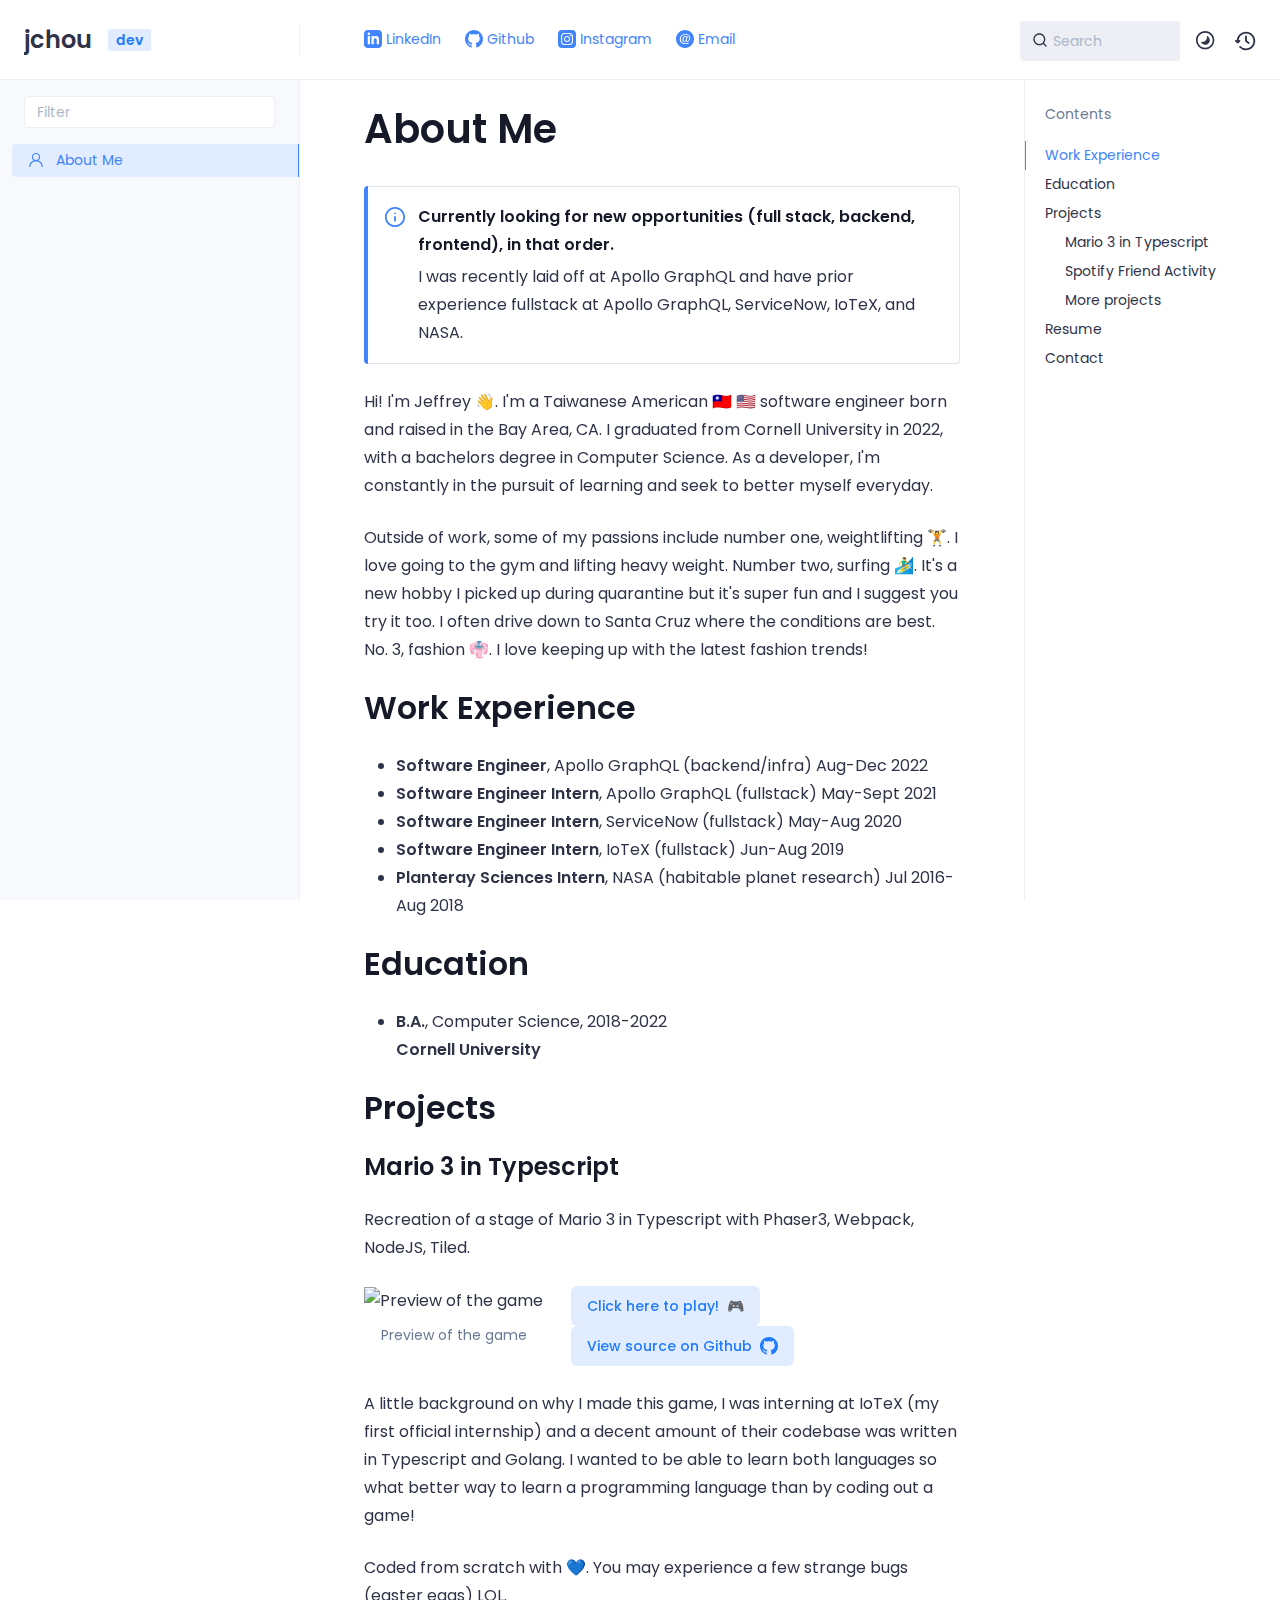
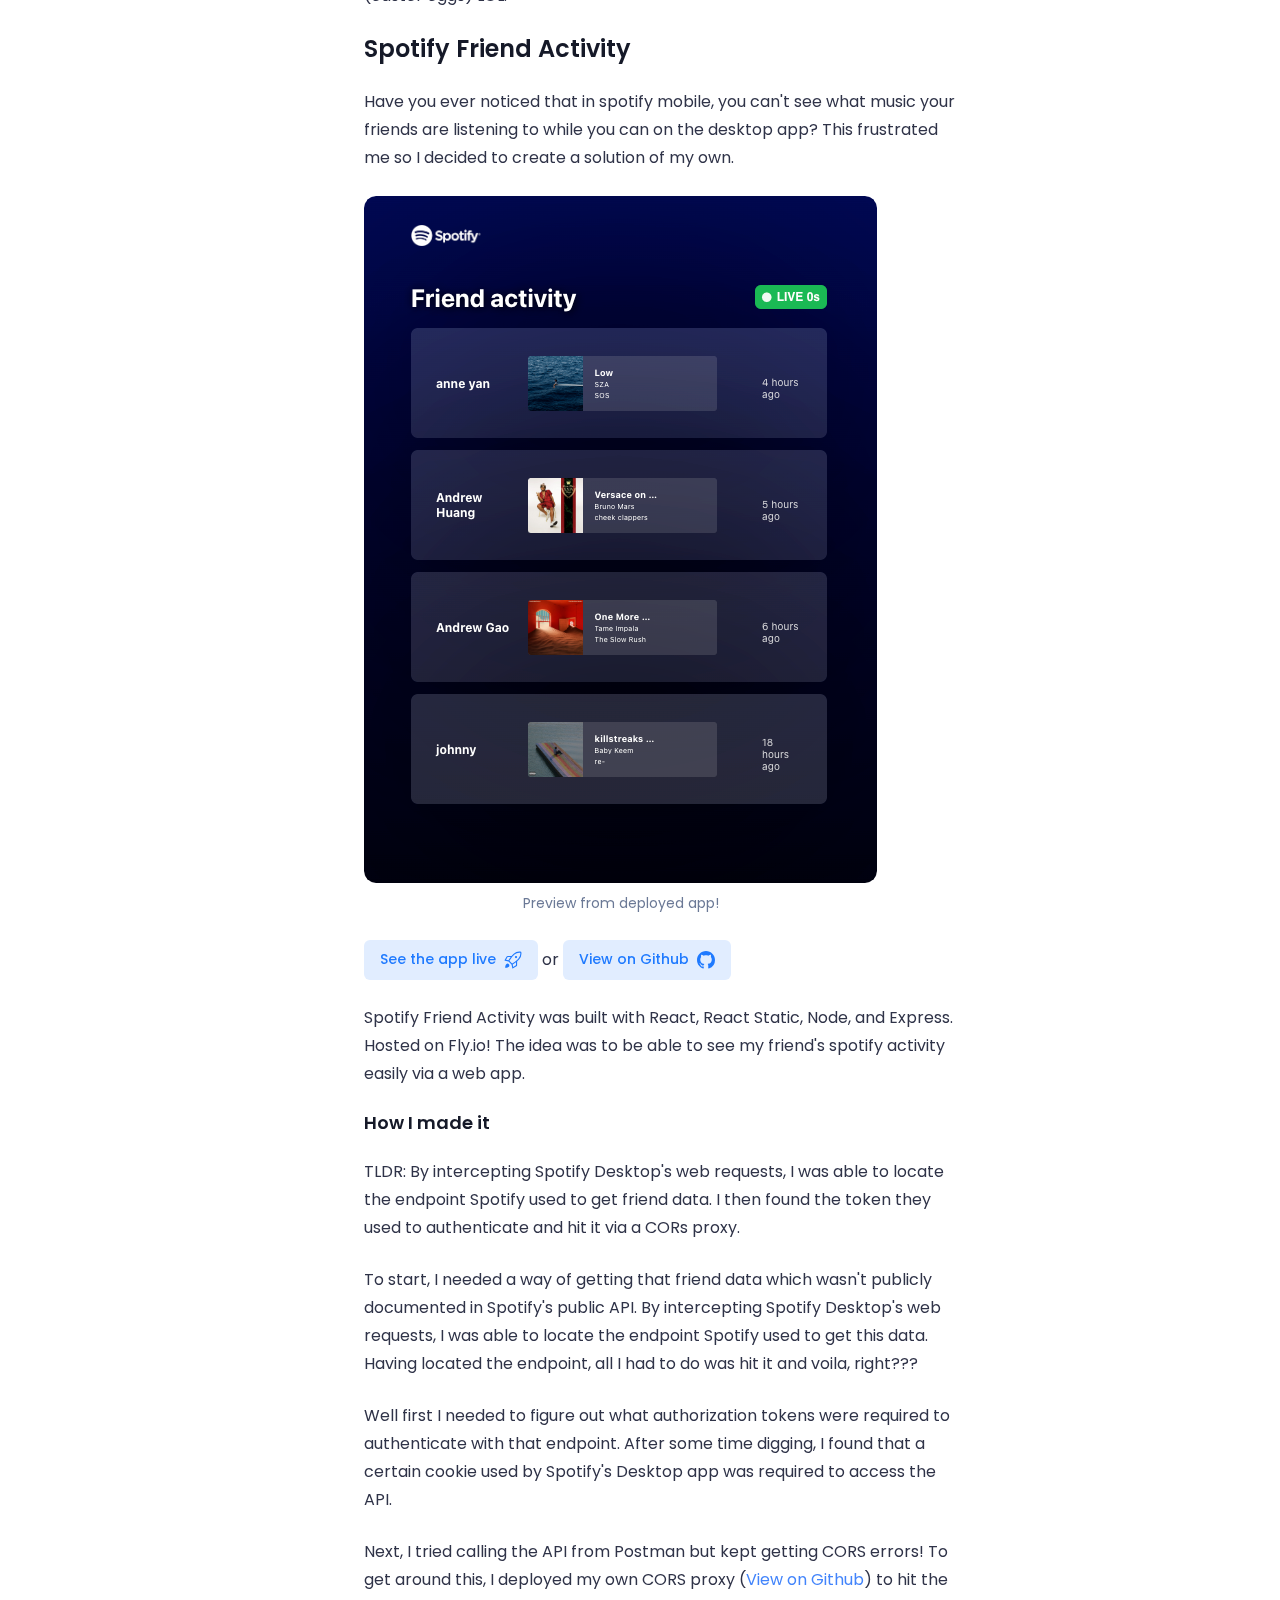
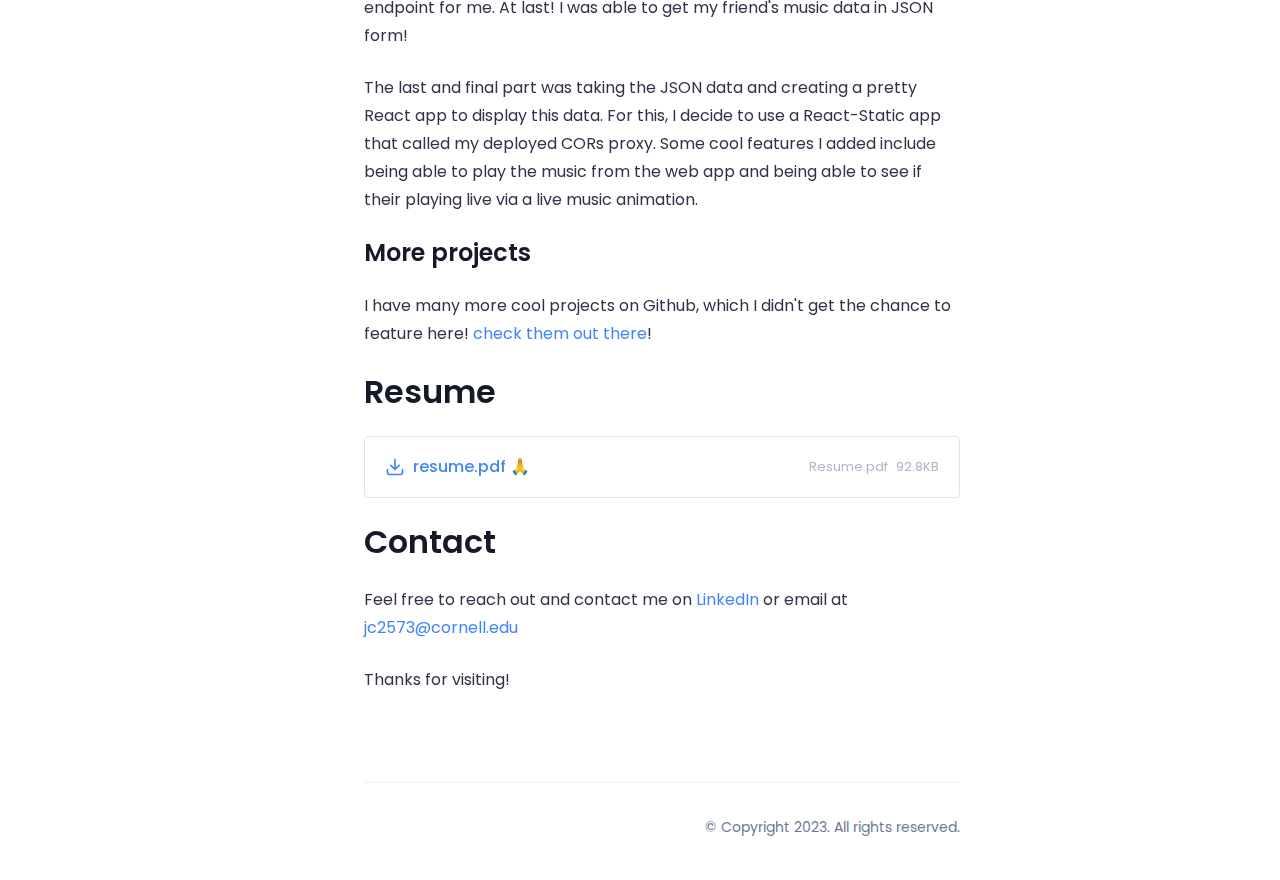
==== commit 6177c108: "Update" ====
--- a/index.html
+++ b/index.html
@@ -1,5 +1,6 @@
 <!DOCTYPE html>
 <html lang="en" class="h-full">
+
 <head>
     <meta charset="UTF-8">
     <meta name="viewport" content="width=device-width,initial-scale=1">
@@ -11,7 +12,8 @@
     <!-- Primary Meta Tags -->
     <title>About Me</title>
     <meta name="title" content="About Me">
-    <meta name="description" content="I was recently laid off at Apollo GraphQL and have prior experience fullstack at Apollo GraphQL, ServiceNow, IoTeX, and NASA." />
+    <meta name="description"
+        content="I was recently laid off at Apollo GraphQL and have prior experience fullstack at Apollo GraphQL, ServiceNow, IoTeX, and NASA." />
 
     <!-- Canonical -->
     <link rel="canonical" href="https://jchou.dev/" />
@@ -20,140 +22,200 @@
     <meta property="og:type" content="website">
     <meta property="og:url" content="https://jchou.dev/">
     <meta property="og:title" content="About Me">
-    <meta property="og:description" content="I was recently laid off at Apollo GraphQL and have prior experience fullstack at Apollo GraphQL, ServiceNow, IoTeX, and NASA.">
+    <meta property="og:description"
+        content="I was recently laid off at Apollo GraphQL and have prior experience fullstack at Apollo GraphQL, ServiceNow, IoTeX, and NASA.">
     <meta property="og:image" content="https://jchou.dev/mario-demo.gif">
 
     <!-- Twitter -->
     <meta property="twitter:card" content="summary_large_image">
     <meta property="twitter:url" content="https://jchou.dev/">
     <meta property="twitter:title" content="About Me">
-    <meta property="twitter:description" content="I was recently laid off at Apollo GraphQL and have prior experience fullstack at Apollo GraphQL, ServiceNow, IoTeX, and NASA.">
+    <meta property="twitter:description"
+        content="I was recently laid off at Apollo GraphQL and have prior experience fullstack at Apollo GraphQL, ServiceNow, IoTeX, and NASA.">
     <meta property="twitter:image" content="https://jchou.dev/mario-demo.gif">
 
     <script>(function () { var el = document.documentElement, m = localStorage.getItem("doc_theme"), wm = window.matchMedia; if (m === "dark" || (!m && wm && wm("(prefers-color-scheme: dark)").matches)) { el.classList.add("dark") } else { el.classList.remove("dark") } })();</script>
 
     <link href="resources/css/retype.css?v=2.4.0.732705057600" rel="stylesheet" />
 
-    <script type="text/javascript" src="resources/js/config.js?v=2.4.0.732705057600" data-turbo-eval="false" defer></script>
+    <script type="text/javascript" src="resources/js/config.js?v=2.4.0.732705057600" data-turbo-eval="false"
+        defer></script>
     <script type="text/javascript" src="resources/js/retype.js?v=2.4.0" data-turbo-eval="false" defer></script>
-    <script id="lunr-js" type="text/javascript" src="resources/js/lunr.js?v=2.4.0.732705057600" data-turbo-eval="false" defer></script>
+    <script id="lunr-js" type="text/javascript" src="resources/js/lunr.js?v=2.4.0.732705057600" data-turbo-eval="false"
+        defer></script>
 </head>
+
 <body>
-    <div id="docs-app" class="relative text-base antialiased text-gray-700 bg-white font-body dark:bg-dark-850 dark:text-dark-300">
+    <div id="docs-app"
+        class="relative text-base antialiased text-gray-700 bg-white font-body dark:bg-dark-850 dark:text-dark-300">
         <div class="absolute bottom-0 left-0 bg-gray-100 dark:bg-dark-800" style="top: 5rem; right: 50%"></div>
-    
-        <header id="docs-site-header" class="sticky top-0 z-30 flex w-full h-16 bg-white border-b border-gray-200 md:h-20 dark:bg-dark-850 dark:border-dark-650">
+
+        <header id="docs-site-header"
+            class="sticky top-0 z-30 flex w-full h-16 bg-white border-b border-gray-200 md:h-20 dark:bg-dark-850 dark:border-dark-650">
             <div class="container relative flex items-center justify-between grow pr-6 md:justify-start">
                 <!-- Mobile menu button skeleton -->
-                <button v-cloak class="skeleton docs-mobile-menu-button flex items-center justify-center shrink-0 overflow-hidden dark:text-white focus:outline-none rounded-full w-10 h-10 ml-3.5 md:hidden"><svg xmlns="http://www.w3.org/2000/svg" class="mb-px shrink-0" width="24" height="24" viewBox="0 0 24 24" role="presentation" style="margin-bottom: 0px;"><g fill="currentColor"><path d="M2 4h20v2H2zM2 11h20v2H2zM2 18h20v2H2z"></path></g></svg></button>
+                <button v-cloak
+                    class="skeleton docs-mobile-menu-button flex items-center justify-center shrink-0 overflow-hidden dark:text-white focus:outline-none rounded-full w-10 h-10 ml-3.5 md:hidden"><svg
+                        xmlns="http://www.w3.org/2000/svg" class="mb-px shrink-0" width="24" height="24"
+                        viewBox="0 0 24 24" role="presentation" style="margin-bottom: 0px;">
+                        <g fill="currentColor">
+                            <path d="M2 4h20v2H2zM2 11h20v2H2zM2 18h20v2H2z"></path>
+                        </g>
+                    </svg></button>
                 <div v-cloak id="docs-sidebar-toggle"></div>
-        
+
                 <!-- Logo -->
                 <div class="flex items-center justify-between h-full py-2 md:w-75">
                     <div class="flex items-center px-2 md:px-6">
                         <a id="docs-site-logo" href="" class="flex items-center leading-snug text-2xl">
                             <span class="dark:text-white font-semibold line-clamp-1 md:line-clamp-2">jchou</span>
-                        </a><span class="hidden px-2 py-1 ml-4 text-sm font-semibold leading-none text-root-logo-label-text bg-root-logo-label-bg rounded-sm md:inline-block">dev</span>
+                        </a><span
+                            class="hidden px-2 py-1 ml-4 text-sm font-semibold leading-none text-root-logo-label-text bg-root-logo-label-bg rounded-sm md:inline-block">dev</span>
                     </div>
-        
+
                     <span class="hidden h-8 border-r md:inline-block dark:border-dark-650"></span>
                 </div>
-        
+
                 <div class="flex justify-between md:grow">
                     <!-- Top Nav -->
                     <nav class="hidden md:flex">
                         <ul class="flex flex-col mb-4 md:pl-16 md:mb-0 md:flex-row md:items-center">
                             <li class="mr-6">
-                                <a class="py-2 md:mb-0 inline-flex items-center text-sm whitespace-nowrap transition-colors duration-200 ease-linear md:text-blue-500 dark:text-blue-400 hover:text-blue-800 dark:hover:text-blue-200" href="https://www.linkedin.com/in/jeffreychoucu/" target="_blank">
-                                    <svg xmlns="http://www.w3.org/2000/svg" class="mb-px mr-1" width="18" height="18" viewBox="0 0 24 24" role="presentation">
+                                <a class="py-2 md:mb-0 inline-flex items-center text-sm whitespace-nowrap transition-colors duration-200 ease-linear md:text-blue-500 dark:text-blue-400 hover:text-blue-800 dark:hover:text-blue-200"
+                                    href="https://www.linkedin.com/in/jeffreychoucu/" target="_blank">
+                                    <svg xmlns="http://www.w3.org/2000/svg" class="mb-px mr-1" width="18" height="18"
+                                        viewBox="0 0 24 24" role="presentation">
                                         <g fill="currentColor">
-                                            <path d="M19 0h-14c-2.761 0-5 2.239-5 5v14c0 2.761 2.239 5 5 5h14c2.762 0 5-2.239 5-5v-14c0-2.761-2.238-5-5-5zm-11 19h-3v-11h3v11zm-1.5-12.268c-.966 0-1.75-.79-1.75-1.764s.784-1.764 1.75-1.764 1.75.79 1.75 1.764-.783 1.764-1.75 1.764zm13.5 12.268h-3v-5.604c0-3.368-4-3.113-4 0v5.604h-3v-11h3v1.765c1.396-2.586 7-2.777 7 2.476v6.759z"/>
+                                            <path
+                                                d="M19 0h-14c-2.761 0-5 2.239-5 5v14c0 2.761 2.239 5 5 5h14c2.762 0 5-2.239 5-5v-14c0-2.761-2.238-5-5-5zm-11 19h-3v-11h3v11zm-1.5-12.268c-.966 0-1.75-.79-1.75-1.764s.784-1.764 1.75-1.764 1.75.79 1.75 1.764-.783 1.764-1.75 1.764zm13.5 12.268h-3v-5.604c0-3.368-4-3.113-4 0v5.604h-3v-11h3v1.765c1.396-2.586 7-2.777 7 2.476v6.759z" />
                                         </g>
                                     </svg>
                                     <span>LinkedIn</span>
                                 </a>
                             </li>
                             <li class="mr-6">
-                                <a class="py-2 md:mb-0 inline-flex items-center text-sm whitespace-nowrap transition-colors duration-200 ease-linear md:text-blue-500 dark:text-blue-400 hover:text-blue-800 dark:hover:text-blue-200" href="https://github.com/JChouCode" target="_blank">
-                                    <svg xmlns="http://www.w3.org/2000/svg" class="mb-px mr-1" width="18" height="18" viewBox="0 0 24 24" role="presentation">
+                                <a class="py-2 md:mb-0 inline-flex items-center text-sm whitespace-nowrap transition-colors duration-200 ease-linear md:text-blue-500 dark:text-blue-400 hover:text-blue-800 dark:hover:text-blue-200"
+                                    href="https://github.com/JChouCode" target="_blank">
+                                    <svg xmlns="http://www.w3.org/2000/svg" class="mb-px mr-1" width="18" height="18"
+                                        viewBox="0 0 24 24" role="presentation">
                                         <g fill="currentColor">
-                                            <path d="M12 0c-6.626 0-12 5.373-12 12 0 5.302 3.438 9.8 8.207 11.387.599.111.793-.261.793-.577v-2.234c-3.338.726-4.033-1.416-4.033-1.416-.546-1.387-1.333-1.756-1.333-1.756-1.089-.745.083-.729.083-.729 1.205.084 1.839 1.237 1.839 1.237 1.07 1.834 2.807 1.304 3.492.997.107-.775.418-1.305.762-1.604-2.665-.305-5.467-1.334-5.467-5.931 0-1.311.469-2.381 1.236-3.221-.124-.303-.535-1.524.117-3.176 0 0 1.008-.322 3.301 1.23.957-.266 1.983-.399 3.003-.404 1.02.005 2.047.138 3.006.404 2.291-1.552 3.297-1.23 3.297-1.23.653 1.653.242 2.874.118 3.176.77.84 1.235 1.911 1.235 3.221 0 4.609-2.807 5.624-5.479 5.921.43.372.823 1.102.823 2.222v3.293c0 .319.192.694.801.576 4.765-1.589 8.199-6.086 8.199-11.386 0-6.627-5.373-12-12-12z"/>
+                                            <path
+                                                d="M12 0c-6.626 0-12 5.373-12 12 0 5.302 3.438 9.8 8.207 11.387.599.111.793-.261.793-.577v-2.234c-3.338.726-4.033-1.416-4.033-1.416-.546-1.387-1.333-1.756-1.333-1.756-1.089-.745.083-.729.083-.729 1.205.084 1.839 1.237 1.839 1.237 1.07 1.834 2.807 1.304 3.492.997.107-.775.418-1.305.762-1.604-2.665-.305-5.467-1.334-5.467-5.931 0-1.311.469-2.381 1.236-3.221-.124-.303-.535-1.524.117-3.176 0 0 1.008-.322 3.301 1.23.957-.266 1.983-.399 3.003-.404 1.02.005 2.047.138 3.006.404 2.291-1.552 3.297-1.23 3.297-1.23.653 1.653.242 2.874.118 3.176.77.84 1.235 1.911 1.235 3.221 0 4.609-2.807 5.624-5.479 5.921.43.372.823 1.102.823 2.222v3.293c0 .319.192.694.801.576 4.765-1.589 8.199-6.086 8.199-11.386 0-6.627-5.373-12-12-12z" />
                                         </g>
                                     </svg>
                                     <span>Github</span>
                                 </a>
                             </li>
                             <li class="mr-6">
-                                <a class="py-2 md:mb-0 inline-flex items-center text-sm whitespace-nowrap transition-colors duration-200 ease-linear md:text-blue-500 dark:text-blue-400 hover:text-blue-800 dark:hover:text-blue-200" href="https://www.instagram.com/jchouder/" target="_blank">
-                                    <svg xmlns="http://www.w3.org/2000/svg" class="mb-px mr-1" width="18" height="18" viewBox="0 0 24 24" role="presentation">
+                                <a class="py-2 md:mb-0 inline-flex items-center text-sm whitespace-nowrap transition-colors duration-200 ease-linear md:text-blue-500 dark:text-blue-400 hover:text-blue-800 dark:hover:text-blue-200"
+                                    href="https://www.instagram.com/jchouder/" target="_blank">
+                                    <svg xmlns="http://www.w3.org/2000/svg" class="mb-px mr-1" width="18" height="18"
+                                        viewBox="0 0 24 24" role="presentation">
                                         <g fill="currentColor">
-                                            <path d="M15.233 5.488c-.843-.038-1.097-.046-3.233-.046s-2.389.008-3.232.046c-2.17.099-3.181 1.127-3.279 3.279-.039.844-.048 1.097-.048 3.233s.009 2.389.047 3.233c.099 2.148 1.106 3.18 3.279 3.279.843.038 1.097.047 3.233.047 2.137 0 2.39-.008 3.233-.046 2.17-.099 3.18-1.129 3.279-3.279.038-.844.046-1.097.046-3.233s-.008-2.389-.046-3.232c-.099-2.153-1.111-3.182-3.279-3.281zm-3.233 10.62c-2.269 0-4.108-1.839-4.108-4.108 0-2.269 1.84-4.108 4.108-4.108s4.108 1.839 4.108 4.108c0 2.269-1.839 4.108-4.108 4.108zm4.271-7.418c-.53 0-.96-.43-.96-.96s.43-.96.96-.96.96.43.96.96-.43.96-.96.96zm-1.604 3.31c0 1.473-1.194 2.667-2.667 2.667s-2.667-1.194-2.667-2.667c0-1.473 1.194-2.667 2.667-2.667s2.667 1.194 2.667 2.667zm4.333-12h-14c-2.761 0-5 2.239-5 5v14c0 2.761 2.239 5 5 5h14c2.762 0 5-2.239 5-5v-14c0-2.761-2.238-5-5-5zm.952 15.298c-.132 2.909-1.751 4.521-4.653 4.654-.854.039-1.126.048-3.299.048s-2.444-.009-3.298-.048c-2.908-.133-4.52-1.748-4.654-4.654-.039-.853-.048-1.125-.048-3.298 0-2.172.009-2.445.048-3.298.134-2.908 1.748-4.521 4.654-4.653.854-.04 1.125-.049 3.298-.049s2.445.009 3.299.048c2.908.133 4.523 1.751 4.653 4.653.039.854.048 1.127.048 3.299 0 2.173-.009 2.445-.048 3.298z"/>
+                                            <path
+                                                d="M15.233 5.488c-.843-.038-1.097-.046-3.233-.046s-2.389.008-3.232.046c-2.17.099-3.181 1.127-3.279 3.279-.039.844-.048 1.097-.048 3.233s.009 2.389.047 3.233c.099 2.148 1.106 3.18 3.279 3.279.843.038 1.097.047 3.233.047 2.137 0 2.39-.008 3.233-.046 2.17-.099 3.18-1.129 3.279-3.279.038-.844.046-1.097.046-3.233s-.008-2.389-.046-3.232c-.099-2.153-1.111-3.182-3.279-3.281zm-3.233 10.62c-2.269 0-4.108-1.839-4.108-4.108 0-2.269 1.84-4.108 4.108-4.108s4.108 1.839 4.108 4.108c0 2.269-1.839 4.108-4.108 4.108zm4.271-7.418c-.53 0-.96-.43-.96-.96s.43-.96.96-.96.96.43.96.96-.43.96-.96.96zm-1.604 3.31c0 1.473-1.194 2.667-2.667 2.667s-2.667-1.194-2.667-2.667c0-1.473 1.194-2.667 2.667-2.667s2.667 1.194 2.667 2.667zm4.333-12h-14c-2.761 0-5 2.239-5 5v14c0 2.761 2.239 5 5 5h14c2.762 0 5-2.239 5-5v-14c0-2.761-2.238-5-5-5zm.952 15.298c-.132 2.909-1.751 4.521-4.653 4.654-.854.039-1.126.048-3.299.048s-2.444-.009-3.298-.048c-2.908-.133-4.52-1.748-4.654-4.654-.039-.853-.048-1.125-.048-3.298 0-2.172.009-2.445.048-3.298.134-2.908 1.748-4.521 4.654-4.653.854-.04 1.125-.049 3.298-.049s2.445.009 3.299.048c2.908.133 4.523 1.751 4.653 4.653.039.854.048 1.127.048 3.299 0 2.173-.009 2.445-.048 3.298z" />
                                         </g>
                                     </svg>
                                     <span>Instagram</span>
                                 </a>
                             </li>
                             <li class="mr-6">
-                                <a class="py-2 md:mb-0 inline-flex items-center text-sm whitespace-nowrap transition-colors duration-200 ease-linear md:text-blue-500 dark:text-blue-400 hover:text-blue-800 dark:hover:text-blue-200" href="mailto:jc2573@cornell.edu" target="_blank">
-                                    <svg xmlns="http://www.w3.org/2000/svg" class="mb-px mr-1" width="18" height="18" viewBox="0 0 24 24" role="presentation">
+                                <a class="py-2 md:mb-0 inline-flex items-center text-sm whitespace-nowrap transition-colors duration-200 ease-linear md:text-blue-500 dark:text-blue-400 hover:text-blue-800 dark:hover:text-blue-200"
+                                    href="mailto:jc2573@cornell.edu" target="_blank">
+                                    <svg xmlns="http://www.w3.org/2000/svg" class="mb-px mr-1" width="18" height="18"
+                                        viewBox="0 0 24 24" role="presentation">
                                         <g fill="currentColor">
-                                            <path d="M13.718 10.528c0 .792-.268 1.829-.684 2.642-1.009 1.98-3.063 1.967-3.063-.14 0-.786.27-1.799.687-2.58 1.021-1.925 3.06-1.624 3.06.078zm10.282 1.472c0 6.627-5.373 12-12 12s-12-5.373-12-12 5.373-12 12-12 12 5.373 12 12zm-5-1.194c0-3.246-2.631-5.601-6.256-5.601-4.967 0-7.744 3.149-7.744 7.073 0 3.672 2.467 6.517 7.024 6.517 2.52 0 4.124-.726 5.122-1.288l-.687-.991c-1.022.593-2.251 1.136-4.256 1.136-3.429 0-5.733-2.199-5.733-5.473 0-5.714 6.401-6.758 9.214-5.071 2.624 1.642 2.524 5.578.582 7.083-1.034.826-2.199.799-1.821-.756 0 0 1.212-4.489 1.354-4.975h-1.364l-.271.952c-.278-.785-.943-1.295-1.911-1.295-2.018 0-3.722 2.19-3.722 4.783 0 1.73.913 2.804 2.38 2.804 1.283 0 1.95-.726 2.364-1.373-.3 2.898 5.725 1.557 5.725-3.525z"/>
+                                            <path
+                                                d="M13.718 10.528c0 .792-.268 1.829-.684 2.642-1.009 1.98-3.063 1.967-3.063-.14 0-.786.27-1.799.687-2.58 1.021-1.925 3.06-1.624 3.06.078zm10.282 1.472c0 6.627-5.373 12-12 12s-12-5.373-12-12 5.373-12 12-12 12 5.373 12 12zm-5-1.194c0-3.246-2.631-5.601-6.256-5.601-4.967 0-7.744 3.149-7.744 7.073 0 3.672 2.467 6.517 7.024 6.517 2.52 0 4.124-.726 5.122-1.288l-.687-.991c-1.022.593-2.251 1.136-4.256 1.136-3.429 0-5.733-2.199-5.733-5.473 0-5.714 6.401-6.758 9.214-5.071 2.624 1.642 2.524 5.578.582 7.083-1.034.826-2.199.799-1.821-.756 0 0 1.212-4.489 1.354-4.975h-1.364l-.271.952c-.278-.785-.943-1.295-1.911-1.295-2.018 0-3.722 2.19-3.722 4.783 0 1.73.913 2.804 2.38 2.804 1.283 0 1.95-.726 2.364-1.373-.3 2.898 5.725 1.557 5.725-3.525z" />
                                         </g>
                                     </svg>
                                     <span>Email</span>
                                 </a>
                             </li>
-        
+
                         </ul>
                     </nav>
-        
+
                     <!-- Header Right Skeleton -->
                     <div v-cloak class="flex justify-end grow skeleton">
-        
+
                         <!-- Search input mock -->
                         <div class="relative hidden w-40 lg:block lg:max-w-sm lg:ml-auto">
                             <div class="absolute flex items-center justify-center h-full pl-3 dark:text-dark-300">
-                                <svg xmlns="http://www.w3.org/2000/svg" class="icon-base" width="16" height="16" viewBox="0 0 24 24" aria-labelledby="icon" role="presentation"  style="margin-bottom: 1px;"><g fill="currentColor" ><path d="M21.71 20.29l-3.68-3.68A8.963 8.963 0 0020 11c0-4.96-4.04-9-9-9s-9 4.04-9 9 4.04 9 9 9c2.12 0 4.07-.74 5.61-1.97l3.68 3.68c.2.19.45.29.71.29s.51-.1.71-.29c.39-.39.39-1.03 0-1.42zM4 11c0-3.86 3.14-7 7-7s7 3.14 7 7c0 1.92-.78 3.66-2.04 4.93-.01.01-.02.01-.02.01-.01.01-.01.01-.01.02A6.98 6.98 0 0111 18c-3.86 0-7-3.14-7-7z" ></path></g></svg>
+                                <svg xmlns="http://www.w3.org/2000/svg" class="icon-base" width="16" height="16"
+                                    viewBox="0 0 24 24" aria-labelledby="icon" role="presentation"
+                                    style="margin-bottom: 1px;">
+                                    <g fill="currentColor">
+                                        <path
+                                            d="M21.71 20.29l-3.68-3.68A8.963 8.963 0 0020 11c0-4.96-4.04-9-9-9s-9 4.04-9 9 4.04 9 9 9c2.12 0 4.07-.74 5.61-1.97l3.68 3.68c.2.19.45.29.71.29s.51-.1.71-.29c.39-.39.39-1.03 0-1.42zM4 11c0-3.86 3.14-7 7-7s7 3.14 7 7c0 1.92-.78 3.66-2.04 4.93-.01.01-.02.01-.02.01-.01.01-.01.01-.01.02A6.98 6.98 0 0111 18c-3.86 0-7-3.14-7-7z">
+                                        </path>
+                                    </g>
+                                </svg>
                             </div>
-        
-                            <input class="w-full h-10 transition-colors duration-200 ease-in bg-gray-200 border border-transparent rounded md:text-sm hover:bg-white hover:border-gray-300 focus:outline-none focus:bg-white focus:border-gray-500 dark:bg-dark-600 dark:border-dark-600 placeholder-gray-400 dark:placeholder-dark-400"
-                            style="padding: 0.625rem 0.75rem 0.625rem 2rem" type="text" placeholder="Search" />
+
+                            <input
+                                class="w-full h-10 transition-colors duration-200 ease-in bg-gray-200 border border-transparent rounded md:text-sm hover:bg-white hover:border-gray-300 focus:outline-none focus:bg-white focus:border-gray-500 dark:bg-dark-600 dark:border-dark-600 placeholder-gray-400 dark:placeholder-dark-400"
+                                style="padding: 0.625rem 0.75rem 0.625rem 2rem" type="text" placeholder="Search" />
                         </div>
-        
+
                         <!-- Mobile search button mock -->
                         <div class="flex items-center justify-center w-10 h-10 lg:hidden">
-                            <svg xmlns="http://www.w3.org/2000/svg" class="shrink-0 icon-base" width="20" height="20" viewBox="0 0 24 24" aria-labelledby="icon" role="presentation"  style="margin-bottom: 0px;"><g fill="currentColor" ><path d="M21.71 20.29l-3.68-3.68A8.963 8.963 0 0020 11c0-4.96-4.04-9-9-9s-9 4.04-9 9 4.04 9 9 9c2.12 0 4.07-.74 5.61-1.97l3.68 3.68c.2.19.45.29.71.29s.51-.1.71-.29c.39-.39.39-1.03 0-1.42zM4 11c0-3.86 3.14-7 7-7s7 3.14 7 7c0 1.92-.78 3.66-2.04 4.93-.01.01-.02.01-.02.01-.01.01-.01.01-.01.02A6.98 6.98 0 0111 18c-3.86 0-7-3.14-7-7z" ></path></g></svg>
+                            <svg xmlns="http://www.w3.org/2000/svg" class="shrink-0 icon-base" width="20" height="20"
+                                viewBox="0 0 24 24" aria-labelledby="icon" role="presentation"
+                                style="margin-bottom: 0px;">
+                                <g fill="currentColor">
+                                    <path
+                                        d="M21.71 20.29l-3.68-3.68A8.963 8.963 0 0020 11c0-4.96-4.04-9-9-9s-9 4.04-9 9 4.04 9 9 9c2.12 0 4.07-.74 5.61-1.97l3.68 3.68c.2.19.45.29.71.29s.51-.1.71-.29c.39-.39.39-1.03 0-1.42zM4 11c0-3.86 3.14-7 7-7s7 3.14 7 7c0 1.92-.78 3.66-2.04 4.93-.01.01-.02.01-.02.01-.01.01-.01.01-.01.02A6.98 6.98 0 0111 18c-3.86 0-7-3.14-7-7z">
+                                    </path>
+                                </g>
+                            </svg>
                         </div>
-        
+
                         <!-- Dark mode switch placehokder -->
                         <div class="w-10 h-10 lg:ml-2"></div>
-        
+
                         <!-- History button mock -->
                         <div class="flex items-center justify-center w-10 h-10" style="margin-right: -0.625rem;">
-                            <svg xmlns="http://www.w3.org/2000/svg" class="shrink-0 icon-base" width="22" height="22" viewBox="0 0 24 24" aria-labelledby="icon" role="presentation"  style="margin-bottom: 0px;"><g fill="currentColor" ><g ><path d="M12.01 6.01c-.55 0-1 .45-1 1V12a1 1 0 00.4.8l3 2.22a.985.985 0 001.39-.2.996.996 0 00-.21-1.4l-2.6-1.92V7.01c.02-.55-.43-1-.98-1z"></path><path d="M12.01 1.91c-5.33 0-9.69 4.16-10.05 9.4l-.29-.26a.997.997 0 10-1.34 1.48l1.97 1.79c.19.17.43.26.67.26s.48-.09.67-.26l1.97-1.79a.997.997 0 10-1.34-1.48l-.31.28c.34-4.14 3.82-7.41 8.05-7.41 4.46 0 8.08 3.63 8.08 8.09s-3.63 8.08-8.08 8.08c-2.18 0-4.22-.85-5.75-2.4a.996.996 0 10-1.42 1.4 10.02 10.02 0 007.17 2.99c5.56 0 10.08-4.52 10.08-10.08.01-5.56-4.52-10.09-10.08-10.09z"></path></g></g></svg>
+                            <svg xmlns="http://www.w3.org/2000/svg" class="shrink-0 icon-base" width="22" height="22"
+                                viewBox="0 0 24 24" aria-labelledby="icon" role="presentation"
+                                style="margin-bottom: 0px;">
+                                <g fill="currentColor">
+                                    <g>
+                                        <path
+                                            d="M12.01 6.01c-.55 0-1 .45-1 1V12a1 1 0 00.4.8l3 2.22a.985.985 0 001.39-.2.996.996 0 00-.21-1.4l-2.6-1.92V7.01c.02-.55-.43-1-.98-1z">
+                                        </path>
+                                        <path
+                                            d="M12.01 1.91c-5.33 0-9.69 4.16-10.05 9.4l-.29-.26a.997.997 0 10-1.34 1.48l1.97 1.79c.19.17.43.26.67.26s.48-.09.67-.26l1.97-1.79a.997.997 0 10-1.34-1.48l-.31.28c.34-4.14 3.82-7.41 8.05-7.41 4.46 0 8.08 3.63 8.08 8.09s-3.63 8.08-8.08 8.08c-2.18 0-4.22-.85-5.75-2.4a.996.996 0 10-1.42 1.4 10.02 10.02 0 007.17 2.99c5.56 0 10.08-4.52 10.08-10.08.01-5.56-4.52-10.09-10.08-10.09z">
+                                        </path>
+                                    </g>
+                                </g>
+                            </svg>
                         </div>
                     </div>
-        
+
                     <div v-cloak class="flex justify-end grow">
                         <div id="docs-mobile-search-button"></div>
                         <doc-search-desktop></doc-search-desktop>
-        
+
                         <doc-theme-switch class="lg:ml-2"></doc-theme-switch>
                         <doc-history></doc-history>
                     </div>
                 </div>
             </div>
         </header>
-    
+
         <div class="container relative flex bg-white">
             <!-- Sidebar Skeleton -->
-            <div v-cloak class="fixed flex flex-col shrink-0 duration-300 ease-in-out bg-gray-100 border-gray-200 sidebar top-20 w-75 border-r h-screen md:sticky transition-transform skeleton dark:bg-dark-800 dark:border-dark-650">
-            
+            <div v-cloak
+                class="fixed flex flex-col shrink-0 duration-300 ease-in-out bg-gray-100 border-gray-200 sidebar top-20 w-75 border-r h-screen md:sticky transition-transform skeleton dark:bg-dark-800 dark:border-dark-650">
+
                 <!-- Render this div, if config.showSidebarFilter is `true` -->
                 <div class="flex items-center h-16 px-6">
-                    <input class="w-full h-8 px-3 py-2 transition-colors duration-200 ease-linear bg-white border border-gray-200 rounded shadow-none text-sm focus:outline-none focus:border-gray-600 dark:bg-dark-600 dark:border-dark-600" type="text" placeholder="Filter" />
+                    <input
+                        class="w-full h-8 px-3 py-2 transition-colors duration-200 ease-linear bg-white border border-gray-200 rounded shadow-none text-sm focus:outline-none focus:border-gray-600 dark:bg-dark-600 dark:border-dark-600"
+                        type="text" placeholder="Filter" />
                 </div>
-            
+
                 <div class="pl-6 mb-4 mt-1">
                     <div class="w-32 h-3 mb-4 bg-gray-200 rounded-full loading dark:bg-dark-600"></div>
                     <div class="w-48 h-3 mb-4 bg-gray-200 rounded-full loading dark:bg-dark-600"></div>
@@ -162,76 +224,105 @@
                     <div class="w-48 h-3 mb-4 bg-gray-200 rounded-full loading dark:bg-dark-600"></div>
                     <div class="w-40 h-3 mb-4 bg-gray-200 rounded-full loading dark:bg-dark-600"></div>
                 </div>
-            
+
                 <div class="shrink-0 mt-auto bg-transparent dark:border-dark-650">
-                    <a class="flex items-center justify-center flex-nowrap h-16 text-gray-400 dark:text-dark-400 hover:text-gray-700 dark:hover:text-dark-300 transition-colors duration-150 ease-in docs-powered-by" target="_blank" href="https://retype.com/" rel="noopener">
+                    <a class="flex items-center justify-center flex-nowrap h-16 text-gray-400 dark:text-dark-400 hover:text-gray-700 dark:hover:text-dark-300 transition-colors duration-150 ease-in docs-powered-by"
+                        target="_blank" href="https://retype.com/" rel="noopener">
                         <span class="text-xs whitespace-nowrap">Powered by</span>
-                        <svg xmlns="http://www.w3.org/2000/svg" class="ml-2" fill="currentColor" width="96" height="20" overflow="visible"><path d="M0 0v20h13.59V0H0zm11.15 17.54H2.44V2.46h8.71v15.08zM15.8 20h2.44V4.67L15.8 2.22zM20.45 6.89V20h2.44V9.34z"/><g><path d="M40.16 8.44c0 1.49-.59 2.45-1.75 2.88l2.34 3.32h-2.53l-2.04-2.96h-1.43v2.96h-2.06V5.36h3.5c1.43 0 2.46.24 3.07.73s.9 1.27.9 2.35zm-2.48 1.1c.26-.23.38-.59.38-1.09 0-.5-.13-.84-.4-1.03s-.73-.28-1.39-.28h-1.54v2.75h1.5c.72 0 1.2-.12 1.45-.35zM51.56 5.36V7.2h-4.59v1.91h4.13v1.76h-4.13v1.92h4.74v1.83h-6.79V5.36h6.64zM60.09 7.15v7.48h-2.06V7.15h-2.61V5.36h7.28v1.79h-2.61zM70.81 14.64h-2.06v-3.66l-3.19-5.61h2.23l1.99 3.45 1.99-3.45H74l-3.19 5.61v3.66zM83.99 6.19c.65.55.97 1.4.97 2.55s-.33 1.98-1 2.51-1.68.8-3.04.8h-1.23v2.59h-2.06V5.36h3.26c1.42 0 2.45.28 3.1.83zm-1.51 3.65c.25-.28.37-.69.37-1.22s-.16-.92-.48-1.14c-.32-.23-.82-.34-1.5-.34H79.7v3.12h1.38c.68 0 1.15-.14 1.4-.42zM95.85 5.36V7.2h-4.59v1.91h4.13v1.76h-4.13v1.92H96v1.83h-6.79V5.36h6.64z"/></g></svg>
+                        <svg xmlns="http://www.w3.org/2000/svg" class="ml-2" fill="currentColor" width="96" height="20"
+                            overflow="visible">
+                            <path
+                                d="M0 0v20h13.59V0H0zm11.15 17.54H2.44V2.46h8.71v15.08zM15.8 20h2.44V4.67L15.8 2.22zM20.45 6.89V20h2.44V9.34z" />
+                            <g>
+                                <path
+                                    d="M40.16 8.44c0 1.49-.59 2.45-1.75 2.88l2.34 3.32h-2.53l-2.04-2.96h-1.43v2.96h-2.06V5.36h3.5c1.43 0 2.46.24 3.07.73s.9 1.27.9 2.35zm-2.48 1.1c.26-.23.38-.59.38-1.09 0-.5-.13-.84-.4-1.03s-.73-.28-1.39-.28h-1.54v2.75h1.5c.72 0 1.2-.12 1.45-.35zM51.56 5.36V7.2h-4.59v1.91h4.13v1.76h-4.13v1.92h4.74v1.83h-6.79V5.36h6.64zM60.09 7.15v7.48h-2.06V7.15h-2.61V5.36h7.28v1.79h-2.61zM70.81 14.64h-2.06v-3.66l-3.19-5.61h2.23l1.99 3.45 1.99-3.45H74l-3.19 5.61v3.66zM83.99 6.19c.65.55.97 1.4.97 2.55s-.33 1.98-1 2.51-1.68.8-3.04.8h-1.23v2.59h-2.06V5.36h3.26c1.42 0 2.45.28 3.1.83zm-1.51 3.65c.25-.28.37-.69.37-1.22s-.16-.92-.48-1.14c-.32-.23-.82-.34-1.5-.34H79.7v3.12h1.38c.68 0 1.15-.14 1.4-.42zM95.85 5.36V7.2h-4.59v1.91h4.13v1.76h-4.13v1.92H96v1.83h-6.79V5.36h6.64z" />
+                            </g>
+                        </svg>
                     </a>
                 </div>
             </div>
-            
+
             <!-- Sidebar component -->
             <doc-sidebar v-cloak>
                 <template #sidebar-footer>
                     <div class="shrink-0 mt-auto border-t md:bg-transparent md:border-none dark:border-dark-650">
-            
+
                         <div class="py-3 px-6 md:hidden border-b dark:border-dark-650">
                             <nav>
                                 <ul class="flex flex-wrap justify-center items-center">
                                     <li class="mr-6">
-                                        <a class="block py-1 inline-flex items-center text-sm whitespace-nowrap transition-colors duration-200 ease-linear md:text-blue-500 dark:text-blue-400 hover:text-blue-800 dark:hover:text-blue-200" href="https://www.linkedin.com/in/jeffreychoucu/" target="_blank">
-                                            <svg xmlns="http://www.w3.org/2000/svg" class="mb-px mr-1" width="18" height="18" viewBox="0 0 24 24" role="presentation">
-                                                <g fill="currentColor">
-                                                    <path d="M19 0h-14c-2.761 0-5 2.239-5 5v14c0 2.761 2.239 5 5 5h14c2.762 0 5-2.239 5-5v-14c0-2.761-2.238-5-5-5zm-11 19h-3v-11h3v11zm-1.5-12.268c-.966 0-1.75-.79-1.75-1.764s.784-1.764 1.75-1.764 1.75.79 1.75 1.764-.783 1.764-1.75 1.764zm13.5 12.268h-3v-5.604c0-3.368-4-3.113-4 0v5.604h-3v-11h3v1.765c1.396-2.586 7-2.777 7 2.476v6.759z"/>
+                                        <a class="block py-1 inline-flex items-center text-sm whitespace-nowrap transition-colors duration-200 ease-linear md:text-blue-500 dark:text-blue-400 hover:text-blue-800 dark:hover:text-blue-200"
+                                            href="https://www.linkedin.com/in/jeffreychoucu/" target="_blank">
+                                            <svg xmlns="http://www.w3.org/2000/svg" class="mb-px mr-1" width="18"
+                                                height="18" viewBox="0 0 24 24" role="presentation">
+                                                <g fill="currentColor">
+                                                    <path
+                                                        d="M19 0h-14c-2.761 0-5 2.239-5 5v14c0 2.761 2.239 5 5 5h14c2.762 0 5-2.239 5-5v-14c0-2.761-2.238-5-5-5zm-11 19h-3v-11h3v11zm-1.5-12.268c-.966 0-1.75-.79-1.75-1.764s.784-1.764 1.75-1.764 1.75.79 1.75 1.764-.783 1.764-1.75 1.764zm13.5 12.268h-3v-5.604c0-3.368-4-3.113-4 0v5.604h-3v-11h3v1.765c1.396-2.586 7-2.777 7 2.476v6.759z" />
                                                 </g>
                                             </svg>
                                             <span>LinkedIn</span>
                                         </a>
                                     </li>
                                     <li class="mr-6">
-                                        <a class="block py-1 inline-flex items-center text-sm whitespace-nowrap transition-colors duration-200 ease-linear md:text-blue-500 dark:text-blue-400 hover:text-blue-800 dark:hover:text-blue-200" href="https://github.com/JChouCode" target="_blank">
-                                            <svg xmlns="http://www.w3.org/2000/svg" class="mb-px mr-1" width="18" height="18" viewBox="0 0 24 24" role="presentation">
-                                                <g fill="currentColor">
-                                                    <path d="M12 0c-6.626 0-12 5.373-12 12 0 5.302 3.438 9.8 8.207 11.387.599.111.793-.261.793-.577v-2.234c-3.338.726-4.033-1.416-4.033-1.416-.546-1.387-1.333-1.756-1.333-1.756-1.089-.745.083-.729.083-.729 1.205.084 1.839 1.237 1.839 1.237 1.07 1.834 2.807 1.304 3.492.997.107-.775.418-1.305.762-1.604-2.665-.305-5.467-1.334-5.467-5.931 0-1.311.469-2.381 1.236-3.221-.124-.303-.535-1.524.117-3.176 0 0 1.008-.322 3.301 1.23.957-.266 1.983-.399 3.003-.404 1.02.005 2.047.138 3.006.404 2.291-1.552 3.297-1.23 3.297-1.23.653 1.653.242 2.874.118 3.176.77.84 1.235 1.911 1.235 3.221 0 4.609-2.807 5.624-5.479 5.921.43.372.823 1.102.823 2.222v3.293c0 .319.192.694.801.576 4.765-1.589 8.199-6.086 8.199-11.386 0-6.627-5.373-12-12-12z"/>
+                                        <a class="block py-1 inline-flex items-center text-sm whitespace-nowrap transition-colors duration-200 ease-linear md:text-blue-500 dark:text-blue-400 hover:text-blue-800 dark:hover:text-blue-200"
+                                            href="https://github.com/JChouCode" target="_blank">
+                                            <svg xmlns="http://www.w3.org/2000/svg" class="mb-px mr-1" width="18"
+                                                height="18" viewBox="0 0 24 24" role="presentation">
+                                                <g fill="currentColor">
+                                                    <path
+                                                        d="M12 0c-6.626 0-12 5.373-12 12 0 5.302 3.438 9.8 8.207 11.387.599.111.793-.261.793-.577v-2.234c-3.338.726-4.033-1.416-4.033-1.416-.546-1.387-1.333-1.756-1.333-1.756-1.089-.745.083-.729.083-.729 1.205.084 1.839 1.237 1.839 1.237 1.07 1.834 2.807 1.304 3.492.997.107-.775.418-1.305.762-1.604-2.665-.305-5.467-1.334-5.467-5.931 0-1.311.469-2.381 1.236-3.221-.124-.303-.535-1.524.117-3.176 0 0 1.008-.322 3.301 1.23.957-.266 1.983-.399 3.003-.404 1.02.005 2.047.138 3.006.404 2.291-1.552 3.297-1.23 3.297-1.23.653 1.653.242 2.874.118 3.176.77.84 1.235 1.911 1.235 3.221 0 4.609-2.807 5.624-5.479 5.921.43.372.823 1.102.823 2.222v3.293c0 .319.192.694.801.576 4.765-1.589 8.199-6.086 8.199-11.386 0-6.627-5.373-12-12-12z" />
                                                 </g>
                                             </svg>
                                             <span>Github</span>
                                         </a>
                                     </li>
                                     <li class="mr-6">
-                                        <a class="block py-1 inline-flex items-center text-sm whitespace-nowrap transition-colors duration-200 ease-linear md:text-blue-500 dark:text-blue-400 hover:text-blue-800 dark:hover:text-blue-200" href="https://www.instagram.com/jchouder/" target="_blank">
-                                            <svg xmlns="http://www.w3.org/2000/svg" class="mb-px mr-1" width="18" height="18" viewBox="0 0 24 24" role="presentation">
-                                                <g fill="currentColor">
-                                                    <path d="M15.233 5.488c-.843-.038-1.097-.046-3.233-.046s-2.389.008-3.232.046c-2.17.099-3.181 1.127-3.279 3.279-.039.844-.048 1.097-.048 3.233s.009 2.389.047 3.233c.099 2.148 1.106 3.18 3.279 3.279.843.038 1.097.047 3.233.047 2.137 0 2.39-.008 3.233-.046 2.17-.099 3.18-1.129 3.279-3.279.038-.844.046-1.097.046-3.233s-.008-2.389-.046-3.232c-.099-2.153-1.111-3.182-3.279-3.281zm-3.233 10.62c-2.269 0-4.108-1.839-4.108-4.108 0-2.269 1.84-4.108 4.108-4.108s4.108 1.839 4.108 4.108c0 2.269-1.839 4.108-4.108 4.108zm4.271-7.418c-.53 0-.96-.43-.96-.96s.43-.96.96-.96.96.43.96.96-.43.96-.96.96zm-1.604 3.31c0 1.473-1.194 2.667-2.667 2.667s-2.667-1.194-2.667-2.667c0-1.473 1.194-2.667 2.667-2.667s2.667 1.194 2.667 2.667zm4.333-12h-14c-2.761 0-5 2.239-5 5v14c0 2.761 2.239 5 5 5h14c2.762 0 5-2.239 5-5v-14c0-2.761-2.238-5-5-5zm.952 15.298c-.132 2.909-1.751 4.521-4.653 4.654-.854.039-1.126.048-3.299.048s-2.444-.009-3.298-.048c-2.908-.133-4.52-1.748-4.654-4.654-.039-.853-.048-1.125-.048-3.298 0-2.172.009-2.445.048-3.298.134-2.908 1.748-4.521 4.654-4.653.854-.04 1.125-.049 3.298-.049s2.445.009 3.299.048c2.908.133 4.523 1.751 4.653 4.653.039.854.048 1.127.048 3.299 0 2.173-.009 2.445-.048 3.298z"/>
+                                        <a class="block py-1 inline-flex items-center text-sm whitespace-nowrap transition-colors duration-200 ease-linear md:text-blue-500 dark:text-blue-400 hover:text-blue-800 dark:hover:text-blue-200"
+                                            href="https://www.instagram.com/jchouder/" target="_blank">
+                                            <svg xmlns="http://www.w3.org/2000/svg" class="mb-px mr-1" width="18"
+                                                height="18" viewBox="0 0 24 24" role="presentation">
+                                                <g fill="currentColor">
+                                                    <path
+                                                        d="M15.233 5.488c-.843-.038-1.097-.046-3.233-.046s-2.389.008-3.232.046c-2.17.099-3.181 1.127-3.279 3.279-.039.844-.048 1.097-.048 3.233s.009 2.389.047 3.233c.099 2.148 1.106 3.18 3.279 3.279.843.038 1.097.047 3.233.047 2.137 0 2.39-.008 3.233-.046 2.17-.099 3.18-1.129 3.279-3.279.038-.844.046-1.097.046-3.233s-.008-2.389-.046-3.232c-.099-2.153-1.111-3.182-3.279-3.281zm-3.233 10.62c-2.269 0-4.108-1.839-4.108-4.108 0-2.269 1.84-4.108 4.108-4.108s4.108 1.839 4.108 4.108c0 2.269-1.839 4.108-4.108 4.108zm4.271-7.418c-.53 0-.96-.43-.96-.96s.43-.96.96-.96.96.43.96.96-.43.96-.96.96zm-1.604 3.31c0 1.473-1.194 2.667-2.667 2.667s-2.667-1.194-2.667-2.667c0-1.473 1.194-2.667 2.667-2.667s2.667 1.194 2.667 2.667zm4.333-12h-14c-2.761 0-5 2.239-5 5v14c0 2.761 2.239 5 5 5h14c2.762 0 5-2.239 5-5v-14c0-2.761-2.238-5-5-5zm.952 15.298c-.132 2.909-1.751 4.521-4.653 4.654-.854.039-1.126.048-3.299.048s-2.444-.009-3.298-.048c-2.908-.133-4.52-1.748-4.654-4.654-.039-.853-.048-1.125-.048-3.298 0-2.172.009-2.445.048-3.298.134-2.908 1.748-4.521 4.654-4.653.854-.04 1.125-.049 3.298-.049s2.445.009 3.299.048c2.908.133 4.523 1.751 4.653 4.653.039.854.048 1.127.048 3.299 0 2.173-.009 2.445-.048 3.298z" />
                                                 </g>
                                             </svg>
                                             <span>Instagram</span>
                                         </a>
                                     </li>
                                     <li class="mr-6">
-                                        <a class="block py-1 inline-flex items-center text-sm whitespace-nowrap transition-colors duration-200 ease-linear md:text-blue-500 dark:text-blue-400 hover:text-blue-800 dark:hover:text-blue-200" href="mailto:jc2573@cornell.edu" target="_blank">
-                                            <svg xmlns="http://www.w3.org/2000/svg" class="mb-px mr-1" width="18" height="18" viewBox="0 0 24 24" role="presentation">
-                                                <g fill="currentColor">
-                                                    <path d="M13.718 10.528c0 .792-.268 1.829-.684 2.642-1.009 1.98-3.063 1.967-3.063-.14 0-.786.27-1.799.687-2.58 1.021-1.925 3.06-1.624 3.06.078zm10.282 1.472c0 6.627-5.373 12-12 12s-12-5.373-12-12 5.373-12 12-12 12 5.373 12 12zm-5-1.194c0-3.246-2.631-5.601-6.256-5.601-4.967 0-7.744 3.149-7.744 7.073 0 3.672 2.467 6.517 7.024 6.517 2.52 0 4.124-.726 5.122-1.288l-.687-.991c-1.022.593-2.251 1.136-4.256 1.136-3.429 0-5.733-2.199-5.733-5.473 0-5.714 6.401-6.758 9.214-5.071 2.624 1.642 2.524 5.578.582 7.083-1.034.826-2.199.799-1.821-.756 0 0 1.212-4.489 1.354-4.975h-1.364l-.271.952c-.278-.785-.943-1.295-1.911-1.295-2.018 0-3.722 2.19-3.722 4.783 0 1.73.913 2.804 2.38 2.804 1.283 0 1.95-.726 2.364-1.373-.3 2.898 5.725 1.557 5.725-3.525z"/>
+                                        <a class="block py-1 inline-flex items-center text-sm whitespace-nowrap transition-colors duration-200 ease-linear md:text-blue-500 dark:text-blue-400 hover:text-blue-800 dark:hover:text-blue-200"
+                                            href="mailto:jc2573@cornell.edu" target="_blank">
+                                            <svg xmlns="http://www.w3.org/2000/svg" class="mb-px mr-1" width="18"
+                                                height="18" viewBox="0 0 24 24" role="presentation">
+                                                <g fill="currentColor">
+                                                    <path
+                                                        d="M13.718 10.528c0 .792-.268 1.829-.684 2.642-1.009 1.98-3.063 1.967-3.063-.14 0-.786.27-1.799.687-2.58 1.021-1.925 3.06-1.624 3.06.078zm10.282 1.472c0 6.627-5.373 12-12 12s-12-5.373-12-12 5.373-12 12-12 12 5.373 12 12zm-5-1.194c0-3.246-2.631-5.601-6.256-5.601-4.967 0-7.744 3.149-7.744 7.073 0 3.672 2.467 6.517 7.024 6.517 2.52 0 4.124-.726 5.122-1.288l-.687-.991c-1.022.593-2.251 1.136-4.256 1.136-3.429 0-5.733-2.199-5.733-5.473 0-5.714 6.401-6.758 9.214-5.071 2.624 1.642 2.524 5.578.582 7.083-1.034.826-2.199.799-1.821-.756 0 0 1.212-4.489 1.354-4.975h-1.364l-.271.952c-.278-.785-.943-1.295-1.911-1.295-2.018 0-3.722 2.19-3.722 4.783 0 1.73.913 2.804 2.38 2.804 1.283 0 1.95-.726 2.364-1.373-.3 2.898 5.725 1.557 5.725-3.525z" />
                                                 </g>
                                             </svg>
                                             <span>Email</span>
                                         </a>
                                     </li>
-            
+
                                 </ul>
                             </nav>
                         </div>
-            
-                        <a class="flex items-center justify-center flex-nowrap h-16 text-gray-400 dark:text-dark-400 hover:text-gray-700 dark:hover:text-dark-300 transition-colors duration-150 ease-in docs-powered-by" target="_blank" href="https://retype.com/" rel="noopener">
+                        <a class="flex items-center justify-center flex-nowrap h-16 text-gray-400 dark:text-dark-400 hover:text-gray-700 dark:hover:text-dark-300 transition-colors duration-150 ease-in docs-powered-by"
+                            target="_blank" href="https://retype.com/" rel="noopener">
                             <span class="text-xs whitespace-nowrap">Powered by</span>
-                            <svg xmlns="http://www.w3.org/2000/svg" class="ml-2" fill="currentColor" width="96" height="20" overflow="visible"><path d="M0 0v20h13.59V0H0zm11.15 17.54H2.44V2.46h8.71v15.08zM15.8 20h2.44V4.67L15.8 2.22zM20.45 6.89V20h2.44V9.34z"/><g><path d="M40.16 8.44c0 1.49-.59 2.45-1.75 2.88l2.34 3.32h-2.53l-2.04-2.96h-1.43v2.96h-2.06V5.36h3.5c1.43 0 2.46.24 3.07.73s.9 1.27.9 2.35zm-2.48 1.1c.26-.23.38-.59.38-1.09 0-.5-.13-.84-.4-1.03s-.73-.28-1.39-.28h-1.54v2.75h1.5c.72 0 1.2-.12 1.45-.35zM51.56 5.36V7.2h-4.59v1.91h4.13v1.76h-4.13v1.92h4.74v1.83h-6.79V5.36h6.64zM60.09 7.15v7.48h-2.06V7.15h-2.61V5.36h7.28v1.79h-2.61zM70.81 14.64h-2.06v-3.66l-3.19-5.61h2.23l1.99 3.45 1.99-3.45H74l-3.19 5.61v3.66zM83.99 6.19c.65.55.97 1.4.97 2.55s-.33 1.98-1 2.51-1.68.8-3.04.8h-1.23v2.59h-2.06V5.36h3.26c1.42 0 2.45.28 3.1.83zm-1.51 3.65c.25-.28.37-.69.37-1.22s-.16-.92-.48-1.14c-.32-.23-.82-.34-1.5-.34H79.7v3.12h1.38c.68 0 1.15-.14 1.4-.42zM95.85 5.36V7.2h-4.59v1.91h4.13v1.76h-4.13v1.92H96v1.83h-6.79V5.36h6.64z"/></g></svg>
+                            <svg xmlns="http://www.w3.org/2000/svg" class="ml-2" fill="currentColor" width="96"
+                                height="20" overflow="visible">
+                                <path
+                                    d="M0 0v20h13.59V0H0zm11.15 17.54H2.44V2.46h8.71v15.08zM15.8 20h2.44V4.67L15.8 2.22zM20.45 6.89V20h2.44V9.34z" />
+                                <g>
+                                    <path
+                                        d="M40.16 8.44c0 1.49-.59 2.45-1.75 2.88l2.34 3.32h-2.53l-2.04-2.96h-1.43v2.96h-2.06V5.36h3.5c1.43 0 2.46.24 3.07.73s.9 1.27.9 2.35zm-2.48 1.1c.26-.23.38-.59.38-1.09 0-.5-.13-.84-.4-1.03s-.73-.28-1.39-.28h-1.54v2.75h1.5c.72 0 1.2-.12 1.45-.35zM51.56 5.36V7.2h-4.59v1.91h4.13v1.76h-4.13v1.92h4.74v1.83h-6.79V5.36h6.64zM60.09 7.15v7.48h-2.06V7.15h-2.61V5.36h7.28v1.79h-2.61zM70.81 14.64h-2.06v-3.66l-3.19-5.61h2.23l1.99 3.45 1.99-3.45H74l-3.19 5.61v3.66zM83.99 6.19c.65.55.97 1.4.97 2.55s-.33 1.98-1 2.51-1.68.8-3.04.8h-1.23v2.59h-2.06V5.36h3.26c1.42 0 2.45.28 3.1.83zm-1.51 3.65c.25-.28.37-.69.37-1.22s-.16-.92-.48-1.14c-.32-.23-.82-.34-1.5-.34H79.7v3.12h1.38c.68 0 1.15-.14 1.4-.42zM95.85 5.36V7.2h-4.59v1.91h4.13v1.76h-4.13v1.92H96v1.83h-6.79V5.36h6.64z" />
+                                </g>
+                            </svg>
                         </a>
                     </div>
                 </template>
             </doc-sidebar>
-    
+
             <div class="grow min-w-0 dark:bg-dark-850">
                 <!-- Render "toolbar" template here on api pages --><!-- Render page content -->
                 <div class="flex">
@@ -240,189 +331,299 @@
                             <div class="docs-markdown" id="docs-content">
                                 <!-- Rendered if sidebar right is enabled -->
                                 <div id="docs-sidebar-right-toggle"></div>
-                
+
                                 <!-- Page content  -->
-<doc-anchor-target id="about-me" class="break-words">
-    <h1>
-        <doc-anchor-trigger class="header-anchor-trigger" to="#about-me">#</doc-anchor-trigger>
-        <span>About Me</span>
-    </h1>
-</doc-anchor-target>
-<div class="flex mb-6">
-    <div class="shrink-0 w-1 rounded-tl rounded-bl bg-blue-500 dark:bg-blue-400"></div>
-    <div class="flex w-full py-4 border border-l-0 border-gray-300 rounded-tr rounded-br doc-alert bg-white dark:bg-dark-700 dark:border-dark-700" role="alert">
-        <div class="flex items-center ml-4 h-7">
-            <svg xmlns="http://www.w3.org/2000/svg" class="mb-px text-blue-500 dark:text-blue-400" width="22" height="22" viewBox="0 0 24 24" role="presentation">
-                <g fill="currentColor"><g>
-                    <path d="M12 1C5.93 1 1 5.93 1 12s4.93 11 11 11 11-4.93 11-11S18.07 1 12 1zm0 20c-4.96 0-9-4.04-9-9s4.04-9 9-9 9 4.04 9 9-4.04 9-9 9z"></path>
-                    <path d="M12 11c-.55 0-1 .45-1 1v4c0 .55.45 1 1 1s1-.45 1-1v-4c0-.55-.45-1-1-1zM12.01 7c-.56 0-1 .45-1 1s.45 1 1 1 1-.45 1-1-.45-1-1-1z"></path>
-                    <path fill="none" d="M0 0h24v24H0z"></path>
-                </g></g>
-            </svg>
-        </div>
-        <div class="pr-5 ml-3 w-full">
-            <h5>Currently looking for new opportunities (full stack, backend, frontend), in that order.</h5>
-<p>I was recently laid off at Apollo GraphQL and have prior experience fullstack at Apollo GraphQL, ServiceNow, IoTeX, and NASA.</p>
-        </div>
-    </div>
-</div>
-<p>Hi! I&#x27;m Jeffrey <span class="docs-emoji">&#x1F44B;</span>. I&#x27;m a Taiwanese American <span class="docs-emoji">&#x1F1F9;&#x1F1FC;</span> <span class="docs-emoji">&#x1F1FA;&#x1F1F8;</span> software engineer born and raised in the Bay Area, CA.
-I graduated from Cornell University in 2022, with a bachelors degree in Computer Science. As a developer, I&#x27;m constantly in the pursuit of learning and seek to better myself everyday.</p>
-<p>Outside of work, some of my passions include number one, weightlifting <span class="docs-emoji">&#x1F3CB;&#xFE0F;</span>. I love going to the gym and lifting heavy weight. Number two, surfing <span class="docs-emoji">&#x1F3C4;&#x200D;&#x2642;&#xFE0F;</span>. It&#x27;s a new hobby I picked up during quarantine but it&#x27;s super fun and I suggest you try it too. I often drive down to Santa Cruz where the conditions are best. No. 3, fashion <span class="docs-emoji">&#x1F458;</span>. I love keeping up with the latest fashion trends!</p>
-<doc-anchor-target id="work-experience">
-    <h2>
-        <doc-anchor-trigger class="header-anchor-trigger" to="#work-experience">#</doc-anchor-trigger>
-        <span>Work Experience</span>
-    </h2>
-</doc-anchor-target>
-<ul>
-<li><strong>Software Engineer</strong>, Apollo GraphQL (backend/infra) Aug-Dec 2022</li>
-<li><strong>Software Engineer Intern</strong>, Apollo GraphQL (fullstack) May-Sept 2021</li>
-<li><strong>Software Engineer Intern</strong>, ServiceNow (fullstack) May-Aug 2020</li>
-<li><strong>Software Engineer Intern</strong>, IoTeX (fullstack) Jun-Aug 2019</li>
-<li><strong>Planteray Sciences Intern</strong>, NASA (habitable planet research) Jul 2016-Aug 2018</li>
-</ul>
-<doc-anchor-target id="education">
-    <h2>
-        <doc-anchor-trigger class="header-anchor-trigger" to="#education">#</doc-anchor-trigger>
-        <span>Education</span>
-    </h2>
-</doc-anchor-target>
-<ul>
-<li><strong>B.A.</strong>, Computer Science, 2018-2022<br/><strong>Cornell University</strong></li>
-</ul>
-<doc-anchor-target id="projects">
-    <h2>
-        <doc-anchor-trigger class="header-anchor-trigger" to="#projects">#</doc-anchor-trigger>
-        <span>Projects</span>
-    </h2>
-</doc-anchor-target>
-<doc-anchor-target id="mario-3-in-typescript">
-    <h3>
-        <doc-anchor-trigger class="header-anchor-trigger" to="#mario-3-in-typescript">#</doc-anchor-trigger>
-        <span>Mario 3 in Typescript</span>
-    </h3>
-</doc-anchor-target>
-<p>Recreation of a stage of Mario 3 in Typescript with Phaser3, Webpack, NodeJS, Tiled.</p>
-<p><figure class="content-left">
-    <img src="mario-demo.gif" alt="Preview of the game" />
-    <figcaption class="caption caption-float">Preview of the game</figcaption>
-</figure>
-</p>
-<p><a href="https://spotify-friend-activity.fly.dev" class="no-link inline-flex items-center font-medium cursor-pointer transition-colors duration-200 ease-out focus:outline-none bg-blue-100 hover:bg-blue-200 text-blue-600 px-4 h-10 text-sm rounded-md">
-    <span>Click here to play!</span>
-    <span class="docs-emoji ml-2">&#x1F3AE;</span>
-</a>    <a href="https://github.com/JChouCode/spotify-friend-activity" class="no-link inline-flex items-center font-medium cursor-pointer transition-colors duration-200 ease-out focus:outline-none bg-blue-100 hover:bg-blue-200 text-blue-600 px-4 h-10 text-sm rounded-md">
-    <span>View source on Github</span>
-    <span><svg xmlns="http://www.w3.org/2000/svg" class="mb-px inline-flex ml-2" width="18" height="18" viewBox="0 0 24 24" role="presentation"><g fill="currentColor"><symbol id="mark-github-icon-symbol" viewBox="0 0 16 16"><path fill-rule="evenodd" d="M8 0C3.58 0 0 3.58 0 8c0 3.54 2.29 6.53 5.47 7.59.4.07.55-.17.55-.38 0-.19-.01-.82-.01-1.49-2.01.37-2.53-.49-2.69-.94-.09-.23-.48-.94-.82-1.13-.28-.15-.68-.52-.01-.53.63-.01 1.08.58 1.23.82.72 1.21 1.87.87 2.33.66.07-.52.28-.87.51-1.07-1.78-.2-3.64-.89-3.64-3.95 0-.87.31-1.59.82-2.15-.08-.2-.36-1.02.08-2.12 0 0 .67-.21 2.2.82.64-.18 1.32-.27 2-.27.68 0 1.36.09 2 .27 1.53-1.04 2.2-.82 2.2-.82.44 1.1.16 1.92.08 2.12.51.56.82 1.27.82 2.15 0 3.07-1.87 3.75-3.65 3.95.29.25.54.73.54 1.48 0 1.07-.01 1.93-.01 2.2 0 .21.15.46.55.38A8.013 8.013 0 0016 8c0-4.42-3.58-8-8-8z"/></symbol><use xlink:href="#mark-github-icon-symbol" /></g></svg></span>
-</a></p>
-<p>A little background on why I made this game, I was interning at IoTeX (my first official internship) and a decent amount of their codebase was written in Typescript and Golang. I wanted to be able to learn both languages so what better way to learn a programming language than by coding out a game!</p>
-<p>Coded from scratch with <span class="docs-emoji">&#x1F499;</span>. You may experience a few strange bugs (easter eggs) LOL.</p>
-<doc-anchor-target id="spotify-friend-activity">
-    <h3>
-        <doc-anchor-trigger class="header-anchor-trigger" to="#spotify-friend-activity">#</doc-anchor-trigger>
-        <span>Spotify Friend Activity</span>
-    </h3>
-</doc-anchor-target>
-<p>Have you ever noticed that in spotify mobile, you can&#x27;t see what music your friends are listening to while you can on the desktop app? This frustrated me so I decided to create a solution of my own.</p>
-<p><figure class="content-left">
-    <img src="spotify-friend-activity.png" alt="Preview from deployed app!" />
-    <figcaption class="caption caption-float">Preview from deployed app!</figcaption>
-</figure>
-</p>
-<p><a href="https://spotify-friend-activity.fly.dev" class="no-link inline-flex items-center font-medium cursor-pointer transition-colors duration-200 ease-out focus:outline-none bg-blue-100 hover:bg-blue-200 text-blue-600 px-4 h-10 text-sm rounded-md">
-    <span>See the app live</span>
-    <span><svg xmlns="http://www.w3.org/2000/svg" class="mb-px inline-flex ml-2" width="18" height="18" viewBox="0 0 24 24" role="presentation"><g fill="currentColor"><path fill-rule="evenodd" d="M20.322.75a10.75 10.75 0 00-7.373 2.926l-1.304 1.23A23.743 23.743 0 0010.103 6.5H5.066a1.75 1.75 0 00-1.5.85l-2.71 4.514a.75.75 0 00.49 1.12l4.571.963c.039.049.082.096.129.14L8.04 15.96l1.872 1.994c.044.047.091.09.14.129l.963 4.572a.75.75 0 001.12.488l4.514-2.709a1.75 1.75 0 00.85-1.5v-5.038a23.741 23.741 0 001.596-1.542l1.228-1.304a10.75 10.75 0 002.925-7.374V2.499A1.75 1.75 0 0021.498.75h-1.177zM16 15.112c-.333.248-.672.487-1.018.718l-3.393 2.262.678 3.223 3.612-2.167a.25.25 0 00.121-.214v-3.822zm-10.092-2.7L8.17 9.017c.23-.346.47-.685.717-1.017H5.066a.25.25 0 00-.214.121l-2.167 3.612 3.223.679zm8.07-7.644a9.25 9.25 0 016.344-2.518h1.177a.25.25 0 01.25.25v1.176a9.25 9.25 0 01-2.517 6.346l-1.228 1.303a22.248 22.248 0 01-3.854 3.257l-3.288 2.192-1.743-1.858a.764.764 0 00-.034-.034l-1.859-1.744 2.193-3.29a22.248 22.248 0 013.255-3.851l1.304-1.23zM17.5 8a1.5 1.5 0 11-3 0 1.5 1.5 0 013 0zm-11 13c.9-.9.9-2.6 0-3.5-.9-.9-2.6-.9-3.5 0-1.209 1.209-1.445 3.901-1.49 4.743a.232.232 0 00.247.247c.842-.045 3.534-.281 4.743-1.49z"/></g></svg></span>
-</a>   or  <a href="https://github.com/JChouCode/spotify-friend-activity" class="no-link inline-flex items-center font-medium cursor-pointer transition-colors duration-200 ease-out focus:outline-none bg-blue-100 hover:bg-blue-200 text-blue-600 px-4 h-10 text-sm rounded-md">
-    <span>View on Github</span>
-    <span><svg xmlns="http://www.w3.org/2000/svg" class="mb-px inline-flex ml-2" width="18" height="18" viewBox="0 0 24 24" role="presentation"><g fill="currentColor"><symbol id="mark-github-icon-symbol" viewBox="0 0 16 16"><path fill-rule="evenodd" d="M8 0C3.58 0 0 3.58 0 8c0 3.54 2.29 6.53 5.47 7.59.4.07.55-.17.55-.38 0-.19-.01-.82-.01-1.49-2.01.37-2.53-.49-2.69-.94-.09-.23-.48-.94-.82-1.13-.28-.15-.68-.52-.01-.53.63-.01 1.08.58 1.23.82.72 1.21 1.87.87 2.33.66.07-.52.28-.87.51-1.07-1.78-.2-3.64-.89-3.64-3.95 0-.87.31-1.59.82-2.15-.08-.2-.36-1.02.08-2.12 0 0 .67-.21 2.2.82.64-.18 1.32-.27 2-.27.68 0 1.36.09 2 .27 1.53-1.04 2.2-.82 2.2-.82.44 1.1.16 1.92.08 2.12.51.56.82 1.27.82 2.15 0 3.07-1.87 3.75-3.65 3.95.29.25.54.73.54 1.48 0 1.07-.01 1.93-.01 2.2 0 .21.15.46.55.38A8.013 8.013 0 0016 8c0-4.42-3.58-8-8-8z"/></symbol><use xlink:href="#mark-github-icon-symbol" /></g></svg></span>
-</a></p>
-<p>Spotify Friend Activity was built with React, React Static, Node, and Express. Hosted on Fly.io! The idea was to be able to see my friend&#x27;s spotify activity easily via a web app.</p>
-<doc-anchor-target id="how-i-made-it">
-    <h4>
-        <doc-anchor-trigger class="header-anchor-trigger" to="#how-i-made-it">#</doc-anchor-trigger>
-        <span>How I made it</span>
-    </h4>
-</doc-anchor-target>
-<p>TLDR: By intercepting Spotify Desktop&#x27;s web requests, I was able to locate the endpoint Spotify used to get friend data. I then found the token they used to authenticate and hit it via a CORs proxy.</p>
-<p>To start, I needed a way of getting that friend data which wasn&#x27;t publicly documented in Spotify&#x27;s public API. By intercepting Spotify Desktop&#x27;s web requests, I was able to locate the endpoint Spotify used to get this data. Having located the endpoint, all I had to do was hit it and voila, right???</p>
-<p>Well first I needed to figure out what authorization tokens were required to authenticate with that endpoint. After some time digging, I found that a certain cookie used by Spotify&#x27;s Desktop app was required to access the API.</p>
-<p>Next, I tried calling the API from Postman but kept getting CORS errors! To get around this, I deployed my own CORS proxy (<a href="https://github.com/JChouCode/spotify-friend-proxy">View on Github</a>) to hit the endpoint for me. At last! I was able to get my friend&#x27;s music data in JSON form!</p>
-<p>The last and final part was taking the JSON data and creating a pretty React app to display this data. For this, I decide to use a React-Static app that called my deployed CORs proxy. Some cool features I added include being able to play the music from the web app and being able to see if their playing live via a live music animation.</p>
-<doc-anchor-target id="more-projects">
-    <h3>
-        <doc-anchor-trigger class="header-anchor-trigger" to="#more-projects">#</doc-anchor-trigger>
-        <span>More projects</span>
-    </h3>
-</doc-anchor-target>
-<p>I have many more cool projects on Github, which I didn&#x27;t get the chance to feature here! <a href="https://github.com/JChouCode">check them out there</a>!</p>
-<doc-anchor-target id="resume">
-    <h2>
-        <doc-anchor-trigger class="header-anchor-trigger" to="#resume">#</doc-anchor-trigger>
-        <span>Resume</span>
-    </h2>
-</doc-anchor-target>
-<p>
-<div class="mb-6 px-5 py-4 flex justify-between relative border border-gray-300 hover:border-gray-400 dark:border-dark-650 dark:hover:border-dark-450 rounded transition-colors duration-150">
-    <div class="flex items-center text-blue-500 dark:text-blue-400">
-        <span class="inline-block mb-px">
-            <svg xmlns="http://www.w3.org/2000/svg" width="20" height="20" viewBox="0 0 24 24" role="presentation" fill="currentColor"><path fill="none" d="M0 0h24v24H0z"/><path d="M21 14c-.55 0-1 .45-1 1v4c0 .55-.45 1-1 1H5c-.55 0-1-.45-1-1v-4c0-.55-.45-1-1-1s-1 .45-1 1v4c0 1.65 1.35 3 3 3h14c1.65 0 3-1.35 3-3v-4c0-.55-.45-1-1-1z"/><path d="M11.29 15.71c.09.09.2.17.33.22.12.04.25.07.38.07s.26-.03.38-.08.23-.12.33-.22l5-5a.996.996 0 10-1.41-1.41l-3.3 3.3V3c0-.55-.45-1-1-1s-1 .45-1 1v9.59l-3.29-3.3A.996.996 0 106.3 10.7l4.99 5.01z"/></svg>
-        </span>
-        <span class="inline-block font-medium ml-2">resume.pdf <span class="docs-emoji">&#x1F64F;</span></span>
-    </div>
-    <div class="flex items-center text-xs text-gray-400 dark:text-dark-400">
-        <span>Resume.pdf</span>
-        <span class="inline-block ml-2">92.8KB</span>
-    </div>
-    <a href="resume.pdf" class="absolute block inset-0" target="_blank" download="Resume.pdf"></a>
-</div>
-</p>
-<doc-anchor-target id="contact">
-    <h2>
-        <doc-anchor-trigger class="header-anchor-trigger" to="#contact">#</doc-anchor-trigger>
-        <span>Contact</span>
-    </h2>
-</doc-anchor-target>
-<p>Feel free to reach out and contact me on <a href="https://www.linkedin.com/in/jeffreychoucu/">LinkedIn</a> or email at <a href="mailto:jc2573@cornell.edu">jc2573@cornell.edu</a></p>
-<p>Thanks for visiting!</p>
-
-                                
+                                <doc-anchor-target id="about-me" class="break-words">
+                                    <h1>
+                                        <doc-anchor-trigger class="header-anchor-trigger"
+                                            to="#about-me">#</doc-anchor-trigger>
+                                        <span>About Me</span>
+                                    </h1>
+                                </doc-anchor-target>
+                                <div class="flex mb-6">
+                                    <div class="shrink-0 w-1 rounded-tl rounded-bl bg-blue-500 dark:bg-blue-400"></div>
+                                    <div class="flex w-full py-4 border border-l-0 border-gray-300 rounded-tr rounded-br doc-alert bg-white dark:bg-dark-700 dark:border-dark-700"
+                                        role="alert">
+                                        <div class="flex items-center ml-4 h-7">
+                                            <svg xmlns="http://www.w3.org/2000/svg"
+                                                class="mb-px text-blue-500 dark:text-blue-400" width="22" height="22"
+                                                viewBox="0 0 24 24" role="presentation">
+                                                <g fill="currentColor">
+                                                    <g>
+                                                        <path
+                                                            d="M12 1C5.93 1 1 5.93 1 12s4.93 11 11 11 11-4.93 11-11S18.07 1 12 1zm0 20c-4.96 0-9-4.04-9-9s4.04-9 9-9 9 4.04 9 9-4.04 9-9 9z">
+                                                        </path>
+                                                        <path
+                                                            d="M12 11c-.55 0-1 .45-1 1v4c0 .55.45 1 1 1s1-.45 1-1v-4c0-.55-.45-1-1-1zM12.01 7c-.56 0-1 .45-1 1s.45 1 1 1 1-.45 1-1-.45-1-1-1z">
+                                                        </path>
+                                                        <path fill="none" d="M0 0h24v24H0z"></path>
+                                                    </g>
+                                                </g>
+                                            </svg>
+                                        </div>
+                                        <div class="pr-5 ml-3 w-full">
+                                            <h5>Currently looking for new opportunities (full stack, backend, frontend),
+                                                in that order.</h5>
+                                            <p>I was recently laid off at Apollo GraphQL and have prior experience
+                                                fullstack at Apollo GraphQL, ServiceNow, IoTeX, and NASA.</p>
+                                        </div>
+                                    </div>
+                                </div>
+                                <p>Hi! I&#x27;m Jeffrey <span class="docs-emoji">&#x1F44B;</span>. I&#x27;m a Taiwanese
+                                    American <span class="docs-emoji">&#x1F1F9;&#x1F1FC;</span> <span
+                                        class="docs-emoji">&#x1F1FA;&#x1F1F8;</span> software engineer born and raised
+                                    in the Bay Area, CA.
+                                    I graduated from Cornell University in 2022, with a bachelors degree in Computer
+                                    Science. As a developer, I&#x27;m constantly in the pursuit of learning and seek to
+                                    better myself everyday.</p>
+                                <p>Outside of work, some of my passions include number one, weightlifting <span
+                                        class="docs-emoji">&#x1F3CB;&#xFE0F;</span>. I love going to the gym and lifting
+                                    heavy weight. Number two, surfing <span
+                                        class="docs-emoji">&#x1F3C4;&#x200D;&#x2642;&#xFE0F;</span>. It&#x27;s a new
+                                    hobby I picked up during quarantine but it&#x27;s super fun and I suggest you try it
+                                    too. I often drive down to Santa Cruz where the conditions are best. No. 3, fashion
+                                    <span class="docs-emoji">&#x1F458;</span>. I love keeping up with the latest fashion
+                                    trends!
+                                </p>
+                                <doc-anchor-target id="work-experience">
+                                    <h2>
+                                        <doc-anchor-trigger class="header-anchor-trigger"
+                                            to="#work-experience">#</doc-anchor-trigger>
+                                        <span>Work Experience</span>
+                                    </h2>
+                                </doc-anchor-target>
+                                <ul>
+                                    <li><strong>Software Engineer</strong>, Apollo GraphQL (backend/infra) Aug-Dec 2022
+                                    </li>
+                                    <li><strong>Software Engineer Intern</strong>, Apollo GraphQL (fullstack) May-Sept
+                                        2021</li>
+                                    <li><strong>Software Engineer Intern</strong>, ServiceNow (fullstack) May-Aug 2020
+                                    </li>
+                                    <li><strong>Software Engineer Intern</strong>, IoTeX (fullstack) Jun-Aug 2019</li>
+                                    <li><strong>Planteray Sciences Intern</strong>, NASA (habitable planet research) Jul
+                                        2016-Aug 2018</li>
+                                </ul>
+                                <doc-anchor-target id="education">
+                                    <h2>
+                                        <doc-anchor-trigger class="header-anchor-trigger"
+                                            to="#education">#</doc-anchor-trigger>
+                                        <span>Education</span>
+                                    </h2>
+                                </doc-anchor-target>
+                                <ul>
+                                    <li><strong>B.A.</strong>, Computer Science, 2018-2022<br /><strong>Cornell
+                                            University</strong></li>
+                                </ul>
+                                <doc-anchor-target id="projects">
+                                    <h2>
+                                        <doc-anchor-trigger class="header-anchor-trigger"
+                                            to="#projects">#</doc-anchor-trigger>
+                                        <span>Projects</span>
+                                    </h2>
+                                </doc-anchor-target>
+                                <doc-anchor-target id="mario-3-in-typescript">
+                                    <h3>
+                                        <doc-anchor-trigger class="header-anchor-trigger"
+                                            to="#mario-3-in-typescript">#</doc-anchor-trigger>
+                                        <span>Mario 3 in Typescript</span>
+                                    </h3>
+                                </doc-anchor-target>
+                                <p>Recreation of a stage of Mario 3 in Typescript with Phaser3, Webpack, NodeJS, Tiled.
+                                </p>
+                                <p>
+                                <figure class="content-left">
+                                    <img src="mario-demo.gif" alt="Preview of the game" />
+                                    <figcaption class="caption caption-float">Preview of the game</figcaption>
+                                </figure>
+                                </p>
+                                <p><a href="https://spotify-friend-activity.fly.dev"
+                                        class="no-link inline-flex items-center font-medium cursor-pointer transition-colors duration-200 ease-out focus:outline-none bg-blue-100 hover:bg-blue-200 text-blue-600 px-4 h-10 text-sm rounded-md">
+                                        <span>Click here to play!</span>
+                                        <span class="docs-emoji ml-2">&#x1F3AE;</span>
+                                    </a> <a href="https://github.com/JChouCode/spotify-friend-activity"
+                                        class="no-link inline-flex items-center font-medium cursor-pointer transition-colors duration-200 ease-out focus:outline-none bg-blue-100 hover:bg-blue-200 text-blue-600 px-4 h-10 text-sm rounded-md">
+                                        <span>View source on Github</span>
+                                        <span><svg xmlns="http://www.w3.org/2000/svg" class="mb-px inline-flex ml-2"
+                                                width="18" height="18" viewBox="0 0 24 24" role="presentation">
+                                                <g fill="currentColor">
+                                                    <symbol id="mark-github-icon-symbol" viewBox="0 0 16 16">
+                                                        <path fill-rule="evenodd"
+                                                            d="M8 0C3.58 0 0 3.58 0 8c0 3.54 2.29 6.53 5.47 7.59.4.07.55-.17.55-.38 0-.19-.01-.82-.01-1.49-2.01.37-2.53-.49-2.69-.94-.09-.23-.48-.94-.82-1.13-.28-.15-.68-.52-.01-.53.63-.01 1.08.58 1.23.82.72 1.21 1.87.87 2.33.66.07-.52.28-.87.51-1.07-1.78-.2-3.64-.89-3.64-3.95 0-.87.31-1.59.82-2.15-.08-.2-.36-1.02.08-2.12 0 0 .67-.21 2.2.82.64-.18 1.32-.27 2-.27.68 0 1.36.09 2 .27 1.53-1.04 2.2-.82 2.2-.82.44 1.1.16 1.92.08 2.12.51.56.82 1.27.82 2.15 0 3.07-1.87 3.75-3.65 3.95.29.25.54.73.54 1.48 0 1.07-.01 1.93-.01 2.2 0 .21.15.46.55.38A8.013 8.013 0 0016 8c0-4.42-3.58-8-8-8z" />
+                                                    </symbol>
+                                                    <use xlink:href="#mark-github-icon-symbol" />
+                                                </g>
+                                            </svg></span>
+                                    </a></p>
+                                <p>A little background on why I made this game, I was interning at IoTeX (my first
+                                    official internship) and a decent amount of their codebase was written in Typescript
+                                    and Golang. I wanted to be able to learn both languages so what better way to learn
+                                    a programming language than by coding out a game!</p>
+                                <p>Coded from scratch with <span class="docs-emoji">&#x1F499;</span>. You may experience
+                                    a few strange bugs (easter eggs) LOL.</p>
+                                <doc-anchor-target id="spotify-friend-activity">
+                                    <h3>
+                                        <doc-anchor-trigger class="header-anchor-trigger"
+                                            to="#spotify-friend-activity">#</doc-anchor-trigger>
+                                        <span>Spotify Friend Activity</span>
+                                    </h3>
+                                </doc-anchor-target>
+                                <p>Have you ever noticed that in spotify mobile, you can&#x27;t see what music your
+                                    friends are listening to while you can on the desktop app? This frustrated me so I
+                                    decided to create a solution of my own.</p>
+                                <p>
+                                <figure class="content-left">
+                                    <img src="spotify-friend-activity.png" alt="Preview from deployed app!" />
+                                    <figcaption class="caption caption-float">Preview from deployed app!</figcaption>
+                                </figure>
+                                </p>
+                                <p><a href="https://spotify-friend-activity.fly.dev"
+                                        class="no-link inline-flex items-center font-medium cursor-pointer transition-colors duration-200 ease-out focus:outline-none bg-blue-100 hover:bg-blue-200 text-blue-600 px-4 h-10 text-sm rounded-md">
+                                        <span>See the app live</span>
+                                        <span><svg xmlns="http://www.w3.org/2000/svg" class="mb-px inline-flex ml-2"
+                                                width="18" height="18" viewBox="0 0 24 24" role="presentation">
+                                                <g fill="currentColor">
+                                                    <path fill-rule="evenodd"
+                                                        d="M20.322.75a10.75 10.75 0 00-7.373 2.926l-1.304 1.23A23.743 23.743 0 0010.103 6.5H5.066a1.75 1.75 0 00-1.5.85l-2.71 4.514a.75.75 0 00.49 1.12l4.571.963c.039.049.082.096.129.14L8.04 15.96l1.872 1.994c.044.047.091.09.14.129l.963 4.572a.75.75 0 001.12.488l4.514-2.709a1.75 1.75 0 00.85-1.5v-5.038a23.741 23.741 0 001.596-1.542l1.228-1.304a10.75 10.75 0 002.925-7.374V2.499A1.75 1.75 0 0021.498.75h-1.177zM16 15.112c-.333.248-.672.487-1.018.718l-3.393 2.262.678 3.223 3.612-2.167a.25.25 0 00.121-.214v-3.822zm-10.092-2.7L8.17 9.017c.23-.346.47-.685.717-1.017H5.066a.25.25 0 00-.214.121l-2.167 3.612 3.223.679zm8.07-7.644a9.25 9.25 0 016.344-2.518h1.177a.25.25 0 01.25.25v1.176a9.25 9.25 0 01-2.517 6.346l-1.228 1.303a22.248 22.248 0 01-3.854 3.257l-3.288 2.192-1.743-1.858a.764.764 0 00-.034-.034l-1.859-1.744 2.193-3.29a22.248 22.248 0 013.255-3.851l1.304-1.23zM17.5 8a1.5 1.5 0 11-3 0 1.5 1.5 0 013 0zm-11 13c.9-.9.9-2.6 0-3.5-.9-.9-2.6-.9-3.5 0-1.209 1.209-1.445 3.901-1.49 4.743a.232.232 0 00.247.247c.842-.045 3.534-.281 4.743-1.49z" />
+                                                </g>
+                                            </svg></span>
+                                    </a> or <a href="https://github.com/JChouCode/spotify-friend-activity"
+                                        class="no-link inline-flex items-center font-medium cursor-pointer transition-colors duration-200 ease-out focus:outline-none bg-blue-100 hover:bg-blue-200 text-blue-600 px-4 h-10 text-sm rounded-md">
+                                        <span>View on Github</span>
+                                        <span><svg xmlns="http://www.w3.org/2000/svg" class="mb-px inline-flex ml-2"
+                                                width="18" height="18" viewBox="0 0 24 24" role="presentation">
+                                                <g fill="currentColor">
+                                                    <symbol id="mark-github-icon-symbol" viewBox="0 0 16 16">
+                                                        <path fill-rule="evenodd"
+                                                            d="M8 0C3.58 0 0 3.58 0 8c0 3.54 2.29 6.53 5.47 7.59.4.07.55-.17.55-.38 0-.19-.01-.82-.01-1.49-2.01.37-2.53-.49-2.69-.94-.09-.23-.48-.94-.82-1.13-.28-.15-.68-.52-.01-.53.63-.01 1.08.58 1.23.82.72 1.21 1.87.87 2.33.66.07-.52.28-.87.51-1.07-1.78-.2-3.64-.89-3.64-3.95 0-.87.31-1.59.82-2.15-.08-.2-.36-1.02.08-2.12 0 0 .67-.21 2.2.82.64-.18 1.32-.27 2-.27.68 0 1.36.09 2 .27 1.53-1.04 2.2-.82 2.2-.82.44 1.1.16 1.92.08 2.12.51.56.82 1.27.82 2.15 0 3.07-1.87 3.75-3.65 3.95.29.25.54.73.54 1.48 0 1.07-.01 1.93-.01 2.2 0 .21.15.46.55.38A8.013 8.013 0 0016 8c0-4.42-3.58-8-8-8z" />
+                                                    </symbol>
+                                                    <use xlink:href="#mark-github-icon-symbol" />
+                                                </g>
+                                            </svg></span>
+                                    </a></p>
+                                <p>Spotify Friend Activity was built with React, React Static, Node, and Express. Hosted
+                                    on Fly.io! The idea was to be able to see my friend&#x27;s spotify activity easily
+                                    via a web app.</p>
+                                <doc-anchor-target id="how-i-made-it">
+                                    <h4>
+                                        <doc-anchor-trigger class="header-anchor-trigger"
+                                            to="#how-i-made-it">#</doc-anchor-trigger>
+                                        <span>How I made it</span>
+                                    </h4>
+                                </doc-anchor-target>
+                                <p>TLDR: By intercepting Spotify Desktop&#x27;s web requests, I was able to locate the
+                                    endpoint Spotify used to get friend data. I then found the token they used to
+                                    authenticate and hit it via a CORs proxy.</p>
+                                <p>To start, I needed a way of getting that friend data which wasn&#x27;t publicly
+                                    documented in Spotify&#x27;s public API. By intercepting Spotify Desktop&#x27;s web
+                                    requests, I was able to locate the endpoint Spotify used to get this data. Having
+                                    located the endpoint, all I had to do was hit it and voila, right???</p>
+                                <p>Well first I needed to figure out what authorization tokens were required to
+                                    authenticate with that endpoint. After some time digging, I found that a certain
+                                    cookie used by Spotify&#x27;s Desktop app was required to access the API.</p>
+                                <p>Next, I tried calling the API from Postman but kept getting CORS errors! To get
+                                    around this, I deployed my own CORS proxy (<a
+                                        href="https://github.com/JChouCode/spotify-friend-proxy">View on Github</a>) to
+                                    hit the endpoint for me. At last! I was able to get my friend&#x27;s music data in
+                                    JSON form!</p>
+                                <p>The last and final part was taking the JSON data and creating a pretty React app to
+                                    display this data. For this, I decide to use a React-Static app that called my
+                                    deployed CORs proxy. Some cool features I added include being able to play the music
+                                    from the web app and being able to see if their playing live via a live music
+                                    animation.</p>
+                                <doc-anchor-target id="more-projects">
+                                    <h3>
+                                        <doc-anchor-trigger class="header-anchor-trigger"
+                                            to="#more-projects">#</doc-anchor-trigger>
+                                        <span>More projects</span>
+                                    </h3>
+                                </doc-anchor-target>
+                                <p>I have many more cool projects on Github, which I didn&#x27;t get the chance to
+                                    feature here! <a href="https://github.com/JChouCode">check them out there</a>!</p>
+                                <doc-anchor-target id="resume">
+                                    <h2>
+                                        <doc-anchor-trigger class="header-anchor-trigger"
+                                            to="#resume">#</doc-anchor-trigger>
+                                        <span>Resume</span>
+                                    </h2>
+                                </doc-anchor-target>
+                                <p>
+                                <div
+                                    class="mb-6 px-5 py-4 flex justify-between relative border border-gray-300 hover:border-gray-400 dark:border-dark-650 dark:hover:border-dark-450 rounded transition-colors duration-150">
+                                    <div class="flex items-center text-blue-500 dark:text-blue-400">
+                                        <span class="inline-block mb-px">
+                                            <svg xmlns="http://www.w3.org/2000/svg" width="20" height="20"
+                                                viewBox="0 0 24 24" role="presentation" fill="currentColor">
+                                                <path fill="none" d="M0 0h24v24H0z" />
+                                                <path
+                                                    d="M21 14c-.55 0-1 .45-1 1v4c0 .55-.45 1-1 1H5c-.55 0-1-.45-1-1v-4c0-.55-.45-1-1-1s-1 .45-1 1v4c0 1.65 1.35 3 3 3h14c1.65 0 3-1.35 3-3v-4c0-.55-.45-1-1-1z" />
+                                                <path
+                                                    d="M11.29 15.71c.09.09.2.17.33.22.12.04.25.07.38.07s.26-.03.38-.08.23-.12.33-.22l5-5a.996.996 0 10-1.41-1.41l-3.3 3.3V3c0-.55-.45-1-1-1s-1 .45-1 1v9.59l-3.29-3.3A.996.996 0 106.3 10.7l4.99 5.01z" />
+                                            </svg>
+                                        </span>
+                                        <span class="inline-block font-medium ml-2">resume.pdf <span
+                                                class="docs-emoji">&#x1F64F;</span></span>
+                                    </div>
+                                    <div class="flex items-center text-xs text-gray-400 dark:text-dark-400">
+                                        <span>Resume.pdf</span>
+                                        <span class="inline-block ml-2">92.8KB</span>
+                                    </div>
+                                    <a href="resume.pdf" class="absolute block inset-0" target="_blank"
+                                        download="Resume.pdf"></a>
+                                </div>
+                                </p>
+                                <doc-anchor-target id="contact">
+                                    <h2>
+                                        <doc-anchor-trigger class="header-anchor-trigger"
+                                            to="#contact">#</doc-anchor-trigger>
+                                        <span>Contact</span>
+                                    </h2>
+                                </doc-anchor-target>
+                                <p>Feel free to reach out and contact me on <a
+                                        href="https://www.linkedin.com/in/jeffreychoucu/">LinkedIn</a> or email at <a
+                                        href="mailto:jc2573@cornell.edu">jc2573@cornell.edu</a></p>
+                                <p>Thanks for visiting!</p>
+
+
                                 <!-- Required only on API pages -->
                                 <doc-toolbar-member-filter-no-results />
                             </div>
                             <footer class="clear-both">
-                            
+
                             </footer>
                         </main>
-                
+
                         <div class="border-t dark:border-dark-650 pt-6 mb-8">
                             <footer class="flex flex-wrap items-center justify-between">
                                 <div>
                                     <ul class="flex flex-wrap items-center text-sm">
                                     </ul>
                                 </div>
-                                <div class="docs-copyright py-2 text-gray-500 dark:text-dark-350 text-sm leading-relaxed"><p>© Copyright 2023. All rights reserved.</p></div>
+                                <div
+                                    class="docs-copyright py-2 text-gray-500 dark:text-dark-350 text-sm leading-relaxed">
+                                    <p>© Copyright 2023. All rights reserved.</p>
+                                </div>
                             </footer>
                         </div>
                     </div>
-                
+
                     <!-- Rendered if sidebar right is enabled -->
                     <!-- Sidebar right skeleton-->
-                    <div v-cloak class="fixed top-0 bottom-0 right-0 translate-x-full bg-white border-gray-200 lg:sticky lg:border-l lg:shrink-0 lg:pt-6 lg:transform-none sm:w-1/2 lg:w-64 lg:z-0 md:w-104 sidebar-right skeleton dark:bg-dark-850 dark:border-dark-650">
+                    <div v-cloak
+                        class="fixed top-0 bottom-0 right-0 translate-x-full bg-white border-gray-200 lg:sticky lg:border-l lg:shrink-0 lg:pt-6 lg:transform-none sm:w-1/2 lg:w-64 lg:z-0 md:w-104 sidebar-right skeleton dark:bg-dark-850 dark:border-dark-650">
                         <div class="pl-5">
                             <div class="w-32 h-3 mb-4 bg-gray-200 dark:bg-dark-600 rounded-full loading"></div>
                             <div class="w-48 h-3 mb-4 bg-gray-200 dark:bg-dark-600 rounded-full loading"></div>
                             <div class="w-40 h-3 mb-4 bg-gray-200 dark:bg-dark-600 rounded-full loading"></div>
                         </div>
                     </div>
-                
+
                     <!-- User should be able to hide sidebar right -->
                     <doc-sidebar-right v-cloak></doc-sidebar-right>
                 </div>
 
             </div>
         </div>
-    
+
         <doc-search-mobile></doc-search-mobile>
         <doc-back-to-top></doc-back-to-top>
     </div>
@@ -432,4 +633,5 @@
 
     <script>window.__DOCS__ = { "title": "About Me", isRoot: true, level: 0, icon: "file", hasPrism: false, hasMermaid: false, hasMath: false }</script>
 </body>
+
 </html>
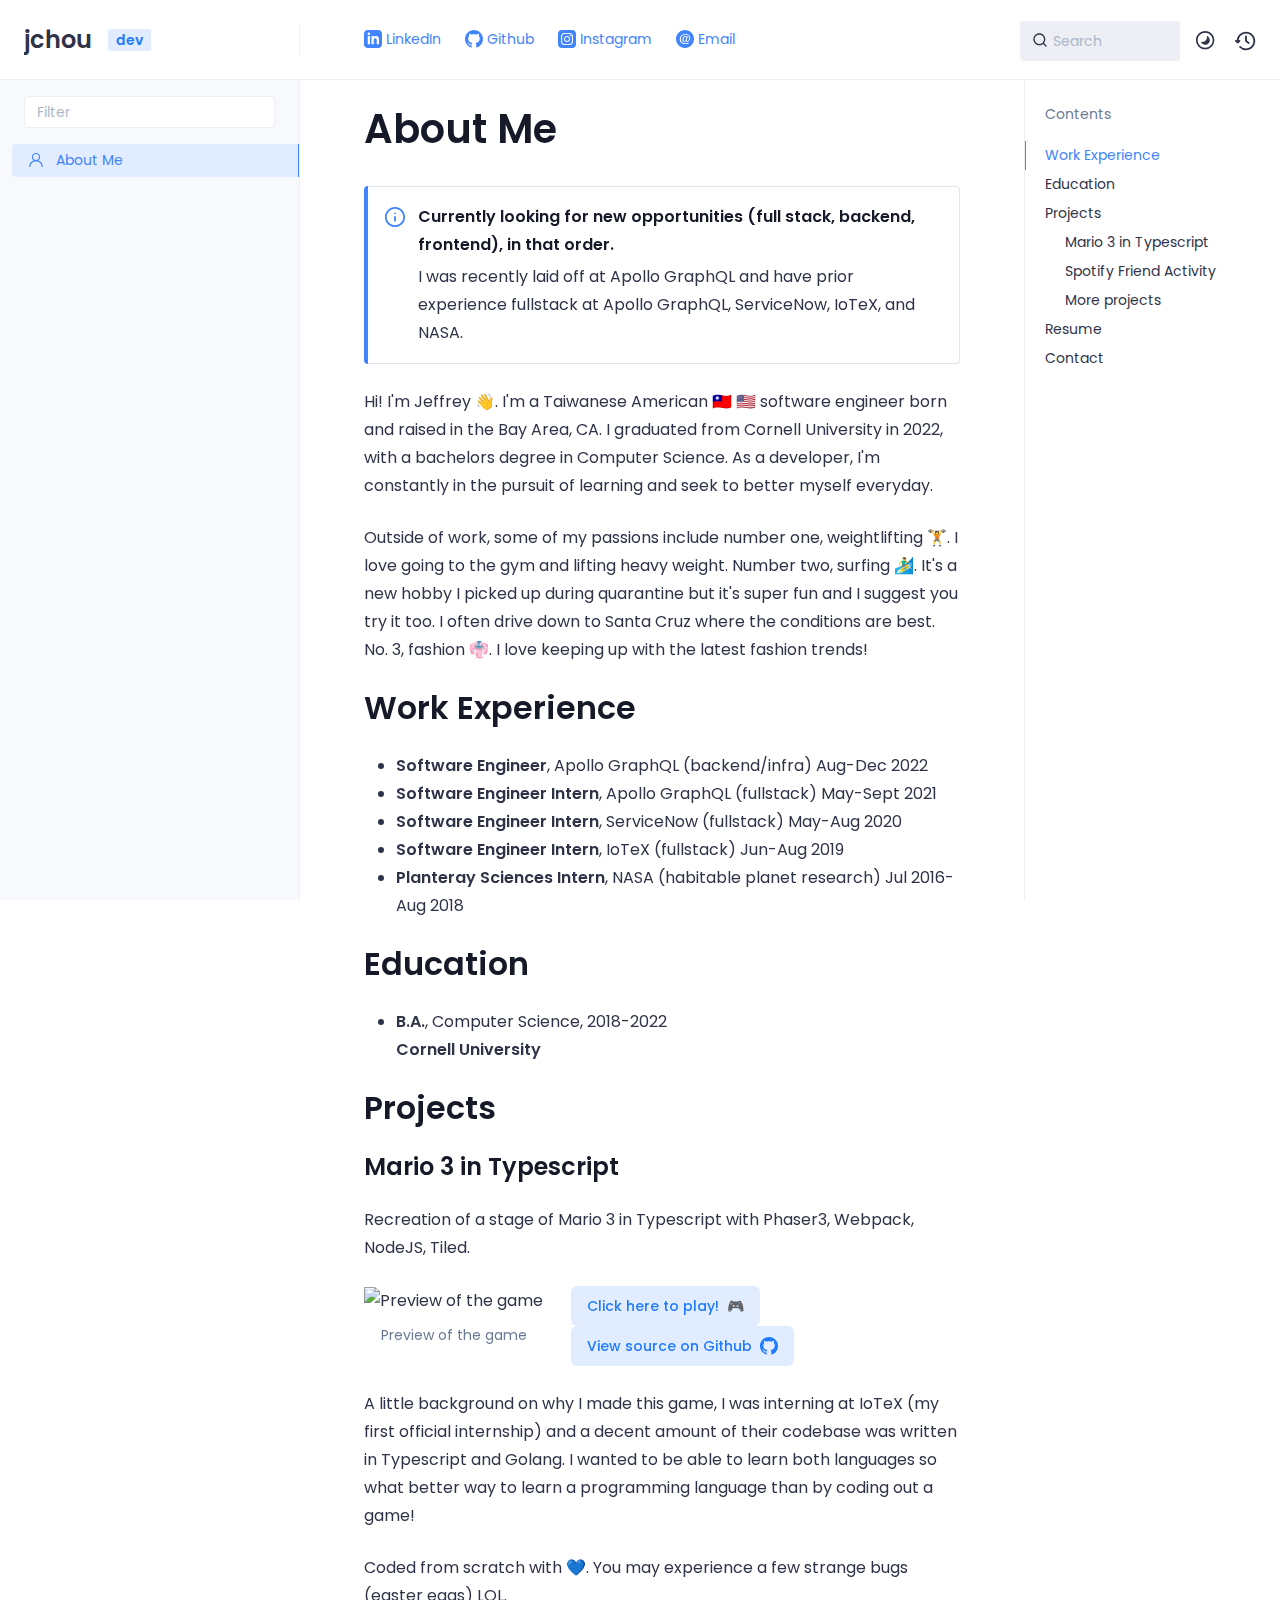
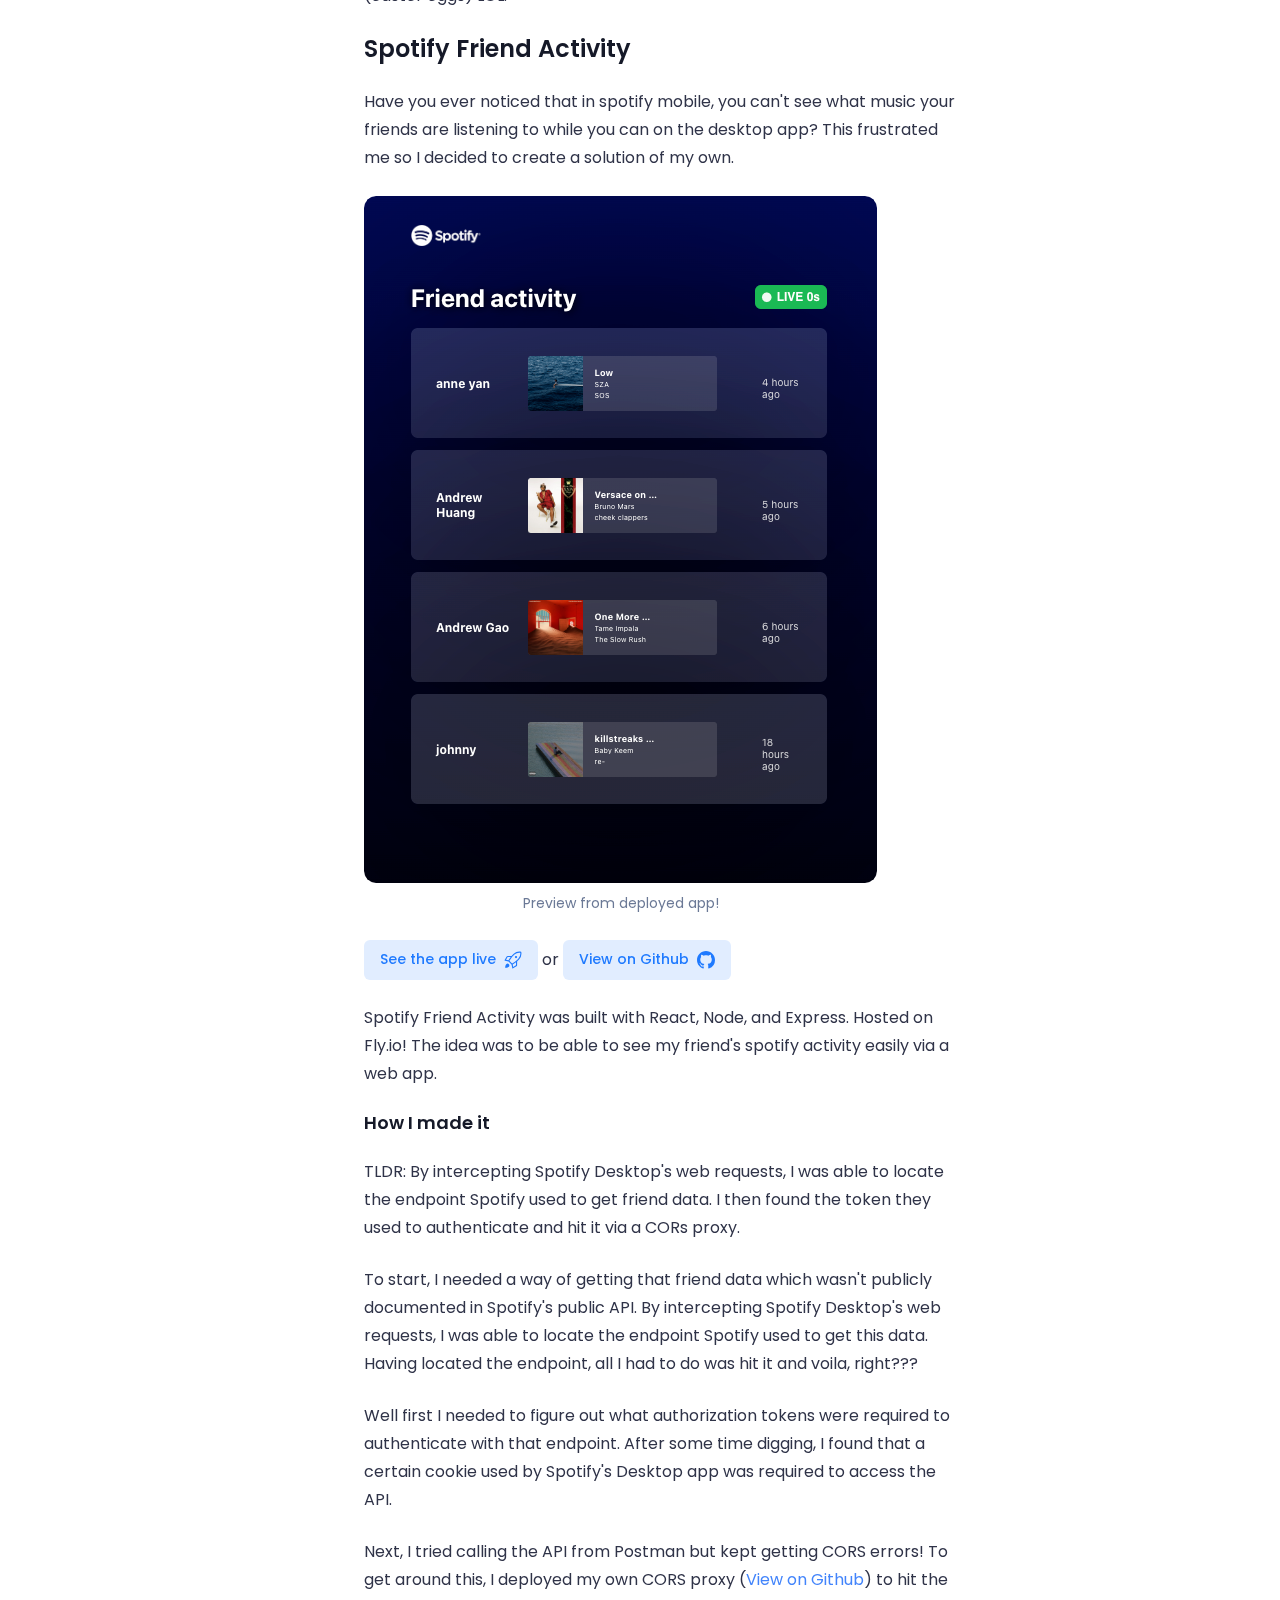
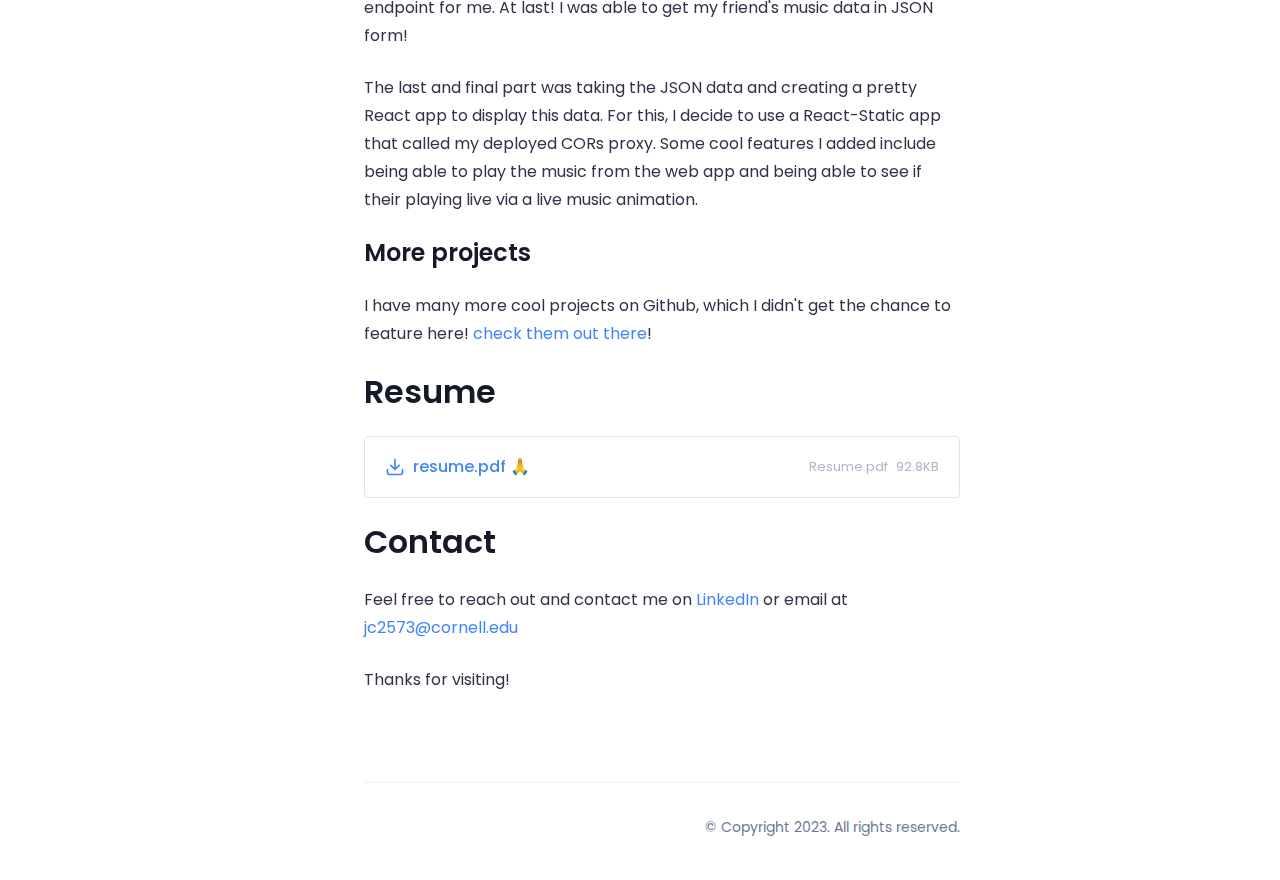
==== commit 62fc0d9b: "Update" ====
--- a/index.html
+++ b/index.html
@@ -500,7 +500,7 @@
                                                 </g>
                                             </svg></span>
                                     </a></p>
-                                <p>Spotify Friend Activity was built with React, React Static, Node, and Express. Hosted
+                                <p>Spotify Friend Activity was built with React, Node, and Express. Hosted
                                     on Fly.io! The idea was to be able to see my friend&#x27;s spotify activity easily
                                     via a web app.</p>
                                 <doc-anchor-target id="how-i-made-it">
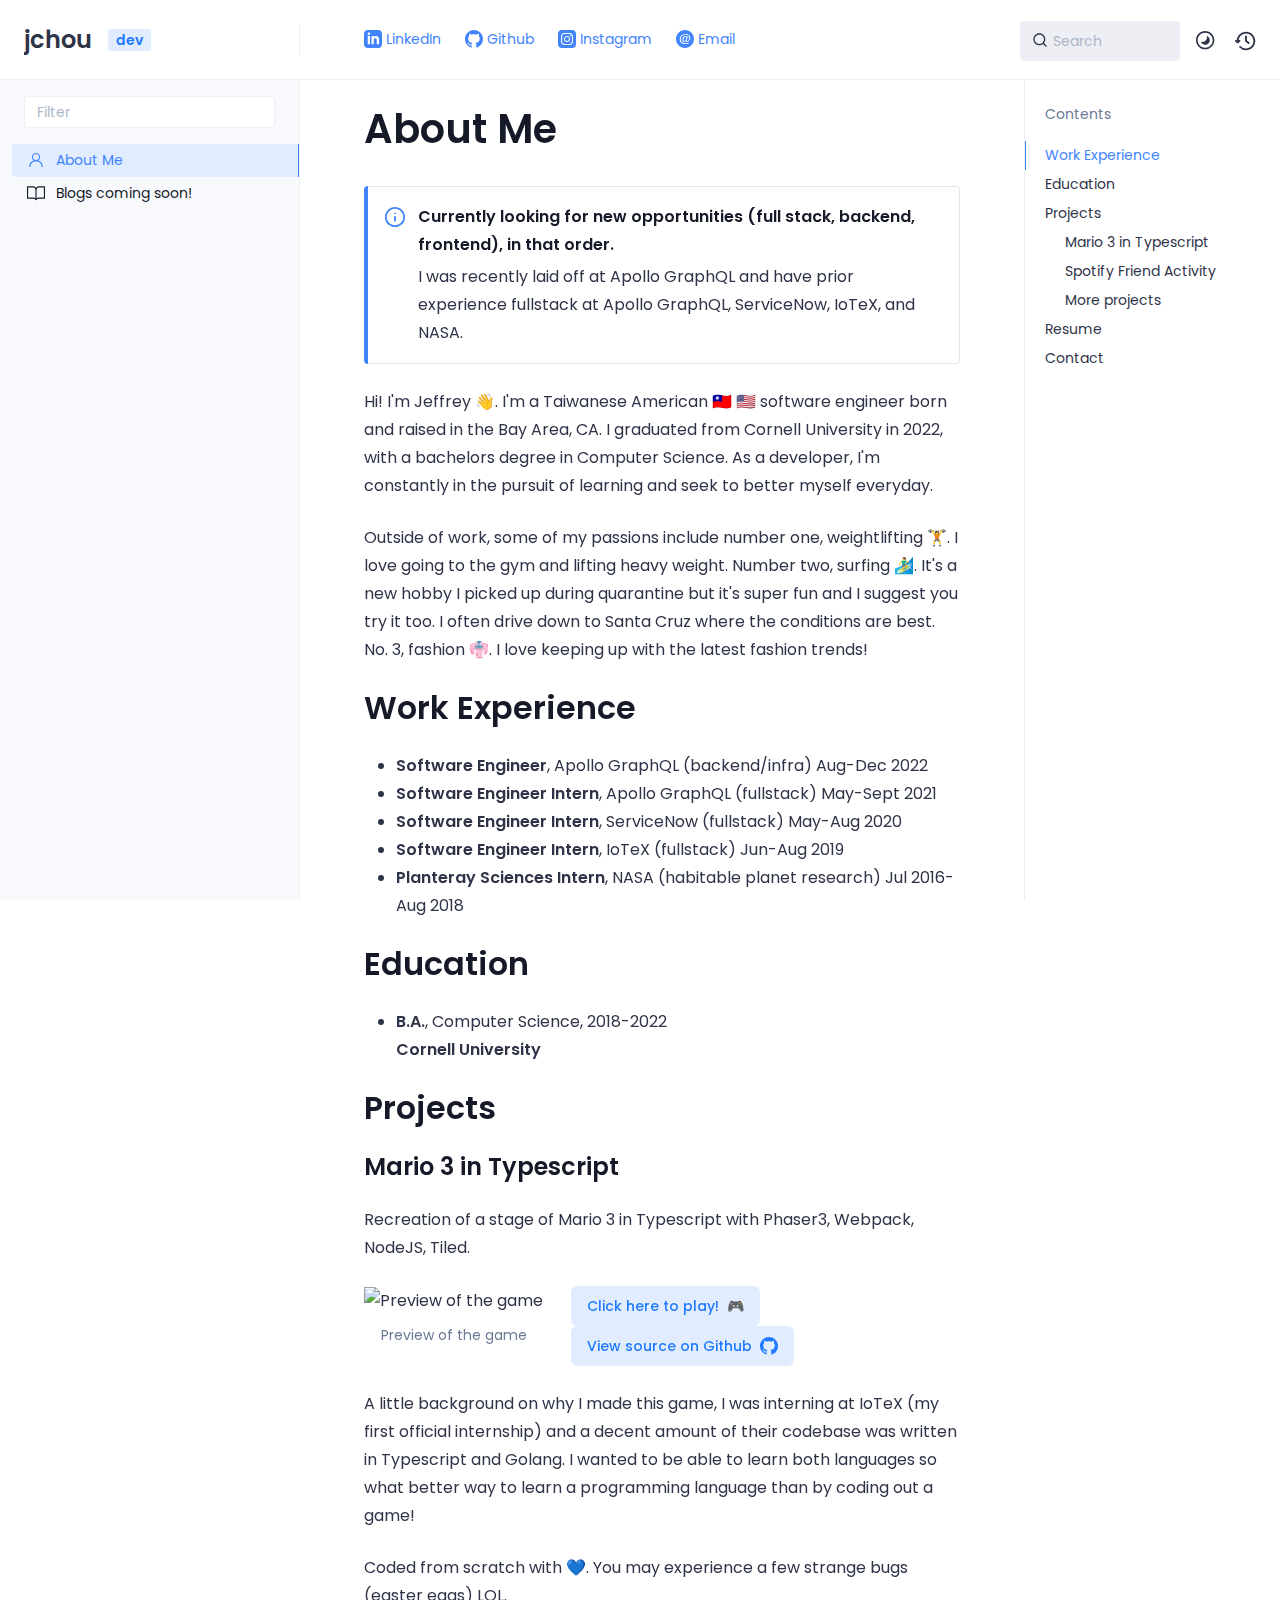
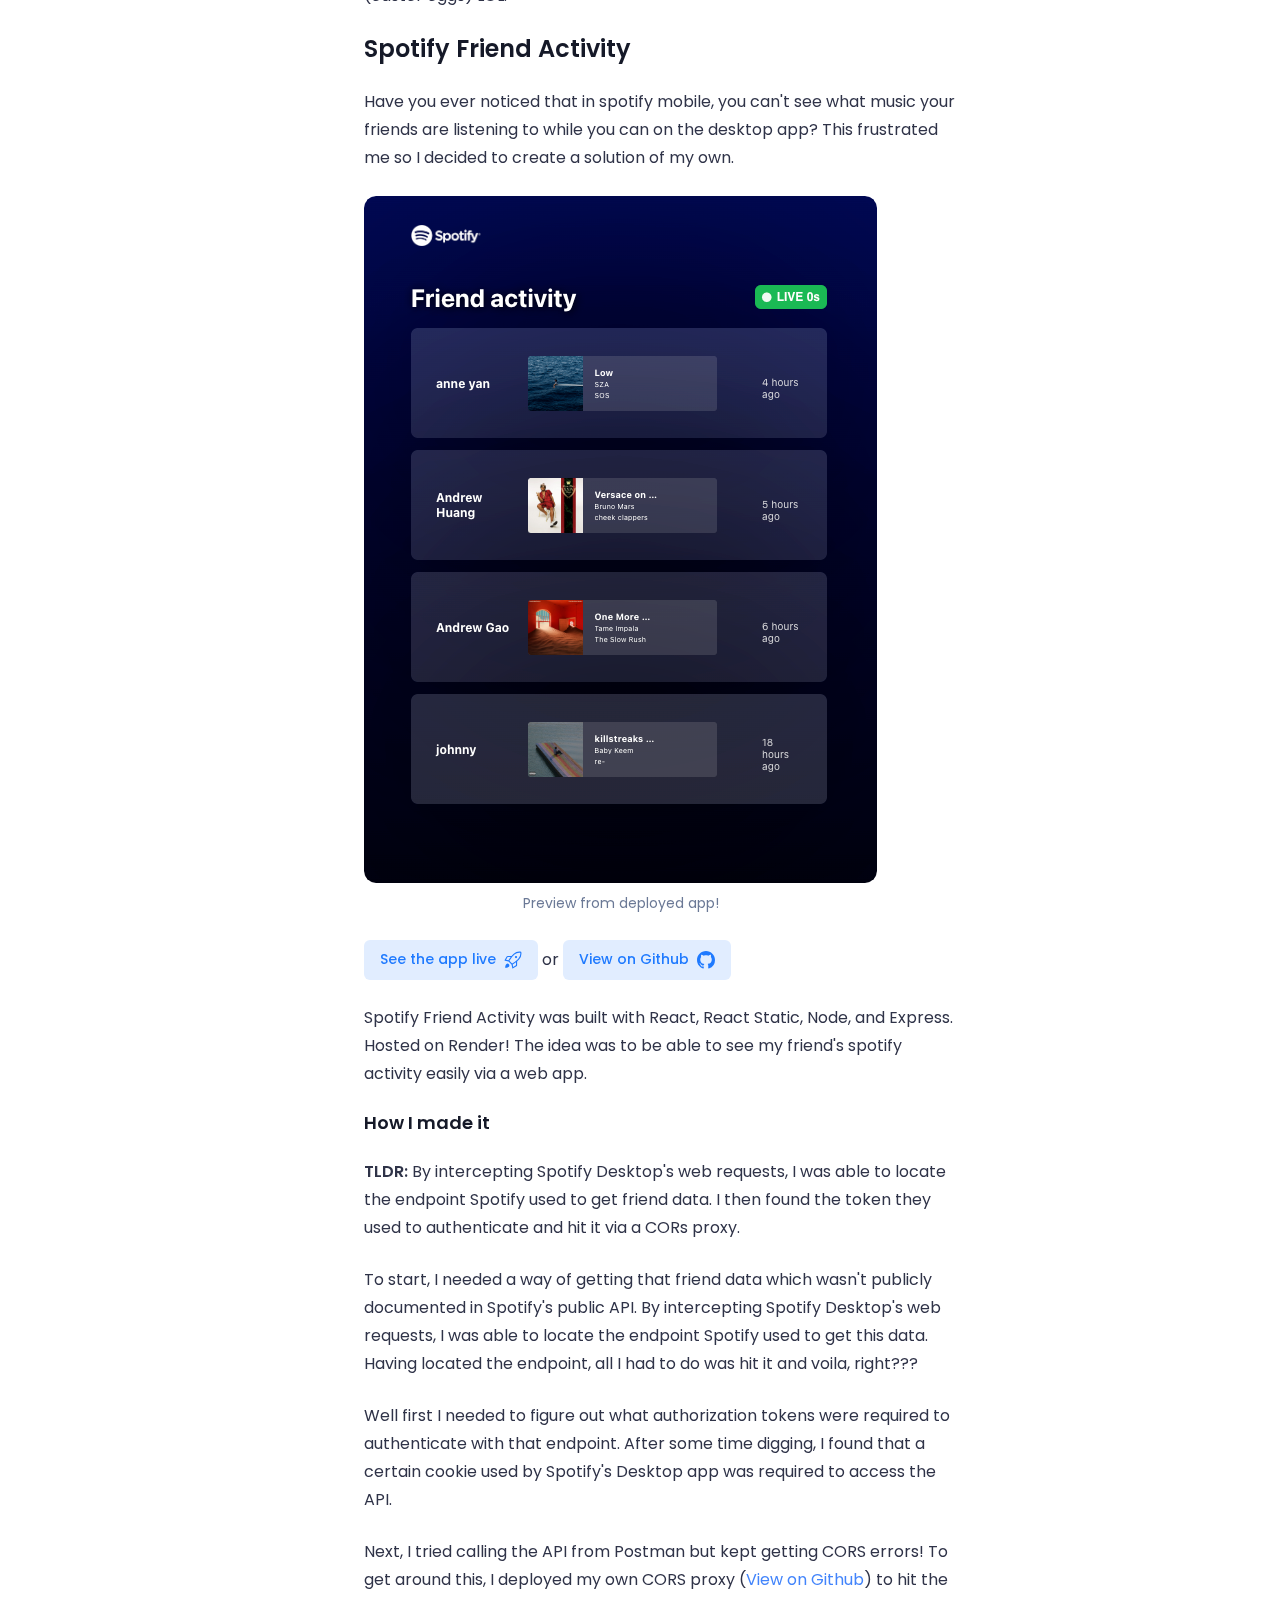
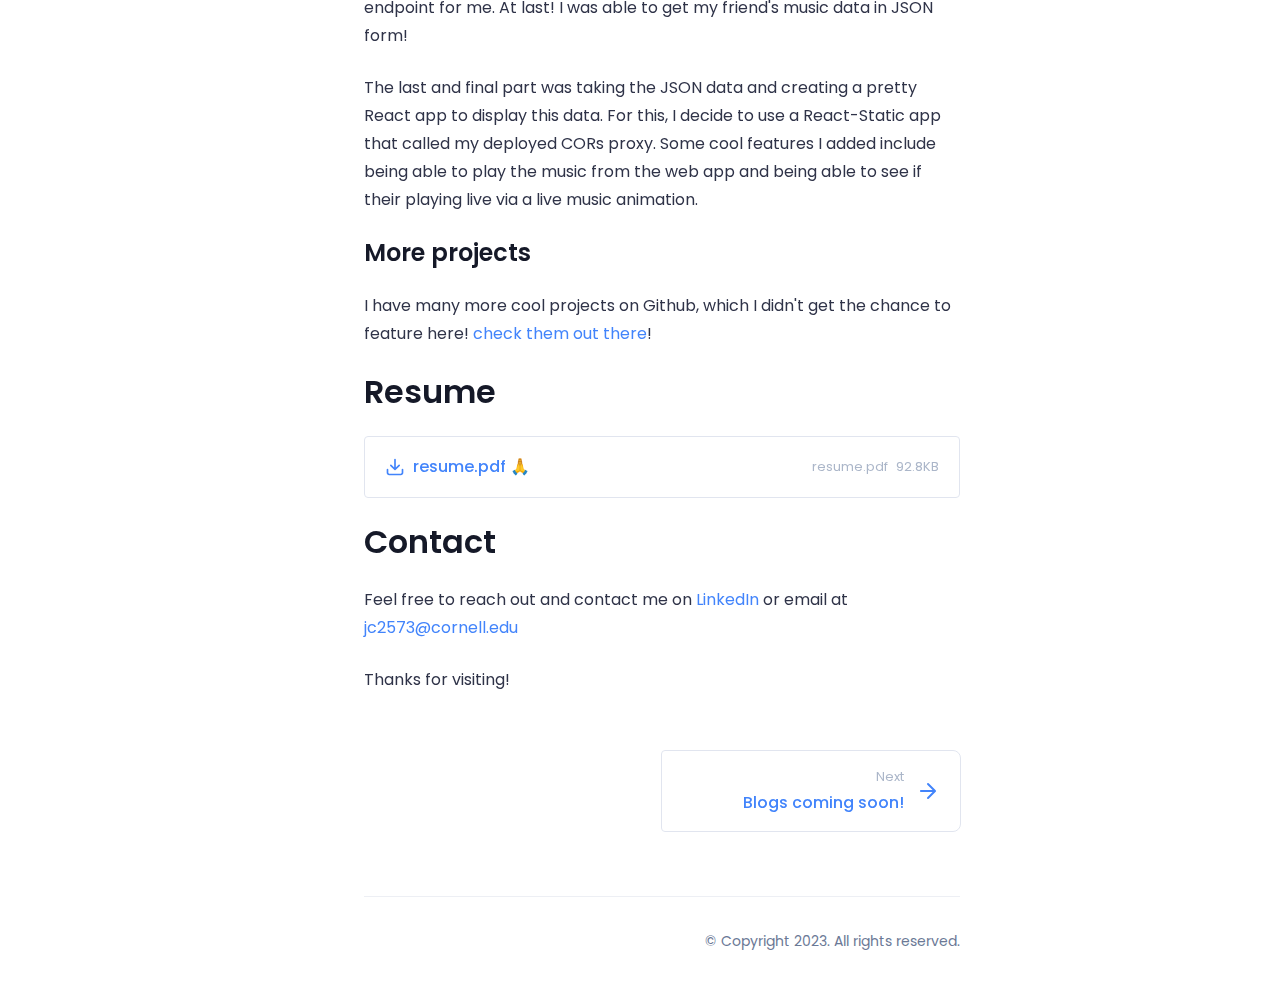
==== commit 17bbdd36: "Update" ====
--- a/index.html
+++ b/index.html
@@ -1,10 +1,9 @@
 <!DOCTYPE html>
 <html lang="en" class="h-full">
-
 <head>
     <meta charset="UTF-8">
     <meta name="viewport" content="width=device-width,initial-scale=1">
-    <meta name="turbo-cache-control" content="no-cache" data-turbo-track="reload" data-track-token="2.4.0.732705057600">
+    <meta name="turbo-cache-control" content="no-cache" data-turbo-track="reload" data-track-token="2.4.0.732708785667">
 
     <!-- See retype.com -->
     <meta name="generator" content="Retype 2.4.0">
@@ -12,8 +11,7 @@
     <!-- Primary Meta Tags -->
     <title>About Me</title>
     <meta name="title" content="About Me">
-    <meta name="description"
-        content="I was recently laid off at Apollo GraphQL and have prior experience fullstack at Apollo GraphQL, ServiceNow, IoTeX, and NASA." />
+    <meta name="description" content="I was recently laid off at Apollo GraphQL and have prior experience fullstack at Apollo GraphQL, ServiceNow, IoTeX, and NASA." />
 
     <!-- Canonical -->
     <link rel="canonical" href="https://jchou.dev/" />
@@ -22,200 +20,140 @@
     <meta property="og:type" content="website">
     <meta property="og:url" content="https://jchou.dev/">
     <meta property="og:title" content="About Me">
-    <meta property="og:description"
-        content="I was recently laid off at Apollo GraphQL and have prior experience fullstack at Apollo GraphQL, ServiceNow, IoTeX, and NASA.">
+    <meta property="og:description" content="I was recently laid off at Apollo GraphQL and have prior experience fullstack at Apollo GraphQL, ServiceNow, IoTeX, and NASA.">
     <meta property="og:image" content="https://jchou.dev/mario-demo.gif">
 
     <!-- Twitter -->
     <meta property="twitter:card" content="summary_large_image">
     <meta property="twitter:url" content="https://jchou.dev/">
     <meta property="twitter:title" content="About Me">
-    <meta property="twitter:description"
-        content="I was recently laid off at Apollo GraphQL and have prior experience fullstack at Apollo GraphQL, ServiceNow, IoTeX, and NASA.">
+    <meta property="twitter:description" content="I was recently laid off at Apollo GraphQL and have prior experience fullstack at Apollo GraphQL, ServiceNow, IoTeX, and NASA.">
     <meta property="twitter:image" content="https://jchou.dev/mario-demo.gif">
 
     <script>(function () { var el = document.documentElement, m = localStorage.getItem("doc_theme"), wm = window.matchMedia; if (m === "dark" || (!m && wm && wm("(prefers-color-scheme: dark)").matches)) { el.classList.add("dark") } else { el.classList.remove("dark") } })();</script>
 
-    <link href="resources/css/retype.css?v=2.4.0.732705057600" rel="stylesheet" />
-
-    <script type="text/javascript" src="resources/js/config.js?v=2.4.0.732705057600" data-turbo-eval="false"
-        defer></script>
+    <link href="resources/css/retype.css?v=2.4.0.732708785667" rel="stylesheet" />
+
+    <script type="text/javascript" src="resources/js/config.js?v=2.4.0.732708785667" data-turbo-eval="false" defer></script>
     <script type="text/javascript" src="resources/js/retype.js?v=2.4.0" data-turbo-eval="false" defer></script>
-    <script id="lunr-js" type="text/javascript" src="resources/js/lunr.js?v=2.4.0.732705057600" data-turbo-eval="false"
-        defer></script>
+    <script id="lunr-js" type="text/javascript" src="resources/js/lunr.js?v=2.4.0.732708785667" data-turbo-eval="false" defer></script>
 </head>
-
 <body>
-    <div id="docs-app"
-        class="relative text-base antialiased text-gray-700 bg-white font-body dark:bg-dark-850 dark:text-dark-300">
+    <div id="docs-app" class="relative text-base antialiased text-gray-700 bg-white font-body dark:bg-dark-850 dark:text-dark-300">
         <div class="absolute bottom-0 left-0 bg-gray-100 dark:bg-dark-800" style="top: 5rem; right: 50%"></div>
-
-        <header id="docs-site-header"
-            class="sticky top-0 z-30 flex w-full h-16 bg-white border-b border-gray-200 md:h-20 dark:bg-dark-850 dark:border-dark-650">
+    
+        <header id="docs-site-header" class="sticky top-0 z-30 flex w-full h-16 bg-white border-b border-gray-200 md:h-20 dark:bg-dark-850 dark:border-dark-650">
             <div class="container relative flex items-center justify-between grow pr-6 md:justify-start">
                 <!-- Mobile menu button skeleton -->
-                <button v-cloak
-                    class="skeleton docs-mobile-menu-button flex items-center justify-center shrink-0 overflow-hidden dark:text-white focus:outline-none rounded-full w-10 h-10 ml-3.5 md:hidden"><svg
-                        xmlns="http://www.w3.org/2000/svg" class="mb-px shrink-0" width="24" height="24"
-                        viewBox="0 0 24 24" role="presentation" style="margin-bottom: 0px;">
-                        <g fill="currentColor">
-                            <path d="M2 4h20v2H2zM2 11h20v2H2zM2 18h20v2H2z"></path>
-                        </g>
-                    </svg></button>
+                <button v-cloak class="skeleton docs-mobile-menu-button flex items-center justify-center shrink-0 overflow-hidden dark:text-white focus:outline-none rounded-full w-10 h-10 ml-3.5 md:hidden"><svg xmlns="http://www.w3.org/2000/svg" class="mb-px shrink-0" width="24" height="24" viewBox="0 0 24 24" role="presentation" style="margin-bottom: 0px;"><g fill="currentColor"><path d="M2 4h20v2H2zM2 11h20v2H2zM2 18h20v2H2z"></path></g></svg></button>
                 <div v-cloak id="docs-sidebar-toggle"></div>
-
+        
                 <!-- Logo -->
                 <div class="flex items-center justify-between h-full py-2 md:w-75">
                     <div class="flex items-center px-2 md:px-6">
                         <a id="docs-site-logo" href="" class="flex items-center leading-snug text-2xl">
                             <span class="dark:text-white font-semibold line-clamp-1 md:line-clamp-2">jchou</span>
-                        </a><span
-                            class="hidden px-2 py-1 ml-4 text-sm font-semibold leading-none text-root-logo-label-text bg-root-logo-label-bg rounded-sm md:inline-block">dev</span>
-                    </div>
-
+                        </a><span class="hidden px-2 py-1 ml-4 text-sm font-semibold leading-none text-root-logo-label-text bg-root-logo-label-bg rounded-sm md:inline-block">dev</span>
+                    </div>
+        
                     <span class="hidden h-8 border-r md:inline-block dark:border-dark-650"></span>
                 </div>
-
+        
                 <div class="flex justify-between md:grow">
                     <!-- Top Nav -->
                     <nav class="hidden md:flex">
                         <ul class="flex flex-col mb-4 md:pl-16 md:mb-0 md:flex-row md:items-center">
                             <li class="mr-6">
-                                <a class="py-2 md:mb-0 inline-flex items-center text-sm whitespace-nowrap transition-colors duration-200 ease-linear md:text-blue-500 dark:text-blue-400 hover:text-blue-800 dark:hover:text-blue-200"
-                                    href="https://www.linkedin.com/in/jeffreychoucu/" target="_blank">
-                                    <svg xmlns="http://www.w3.org/2000/svg" class="mb-px mr-1" width="18" height="18"
-                                        viewBox="0 0 24 24" role="presentation">
+                                <a class="py-2 md:mb-0 inline-flex items-center text-sm whitespace-nowrap transition-colors duration-200 ease-linear md:text-blue-500 dark:text-blue-400 hover:text-blue-800 dark:hover:text-blue-200" href="https://www.linkedin.com/in/jeffreychoucu/" target="_blank">
+                                    <svg xmlns="http://www.w3.org/2000/svg" class="mb-px mr-1" width="18" height="18" viewBox="0 0 24 24" role="presentation">
                                         <g fill="currentColor">
-                                            <path
-                                                d="M19 0h-14c-2.761 0-5 2.239-5 5v14c0 2.761 2.239 5 5 5h14c2.762 0 5-2.239 5-5v-14c0-2.761-2.238-5-5-5zm-11 19h-3v-11h3v11zm-1.5-12.268c-.966 0-1.75-.79-1.75-1.764s.784-1.764 1.75-1.764 1.75.79 1.75 1.764-.783 1.764-1.75 1.764zm13.5 12.268h-3v-5.604c0-3.368-4-3.113-4 0v5.604h-3v-11h3v1.765c1.396-2.586 7-2.777 7 2.476v6.759z" />
+                                            <path d="M19 0h-14c-2.761 0-5 2.239-5 5v14c0 2.761 2.239 5 5 5h14c2.762 0 5-2.239 5-5v-14c0-2.761-2.238-5-5-5zm-11 19h-3v-11h3v11zm-1.5-12.268c-.966 0-1.75-.79-1.75-1.764s.784-1.764 1.75-1.764 1.75.79 1.75 1.764-.783 1.764-1.75 1.764zm13.5 12.268h-3v-5.604c0-3.368-4-3.113-4 0v5.604h-3v-11h3v1.765c1.396-2.586 7-2.777 7 2.476v6.759z"/>
                                         </g>
                                     </svg>
                                     <span>LinkedIn</span>
                                 </a>
                             </li>
                             <li class="mr-6">
-                                <a class="py-2 md:mb-0 inline-flex items-center text-sm whitespace-nowrap transition-colors duration-200 ease-linear md:text-blue-500 dark:text-blue-400 hover:text-blue-800 dark:hover:text-blue-200"
-                                    href="https://github.com/JChouCode" target="_blank">
-                                    <svg xmlns="http://www.w3.org/2000/svg" class="mb-px mr-1" width="18" height="18"
-                                        viewBox="0 0 24 24" role="presentation">
+                                <a class="py-2 md:mb-0 inline-flex items-center text-sm whitespace-nowrap transition-colors duration-200 ease-linear md:text-blue-500 dark:text-blue-400 hover:text-blue-800 dark:hover:text-blue-200" href="https://github.com/JChouCode" target="_blank">
+                                    <svg xmlns="http://www.w3.org/2000/svg" class="mb-px mr-1" width="18" height="18" viewBox="0 0 24 24" role="presentation">
                                         <g fill="currentColor">
-                                            <path
-                                                d="M12 0c-6.626 0-12 5.373-12 12 0 5.302 3.438 9.8 8.207 11.387.599.111.793-.261.793-.577v-2.234c-3.338.726-4.033-1.416-4.033-1.416-.546-1.387-1.333-1.756-1.333-1.756-1.089-.745.083-.729.083-.729 1.205.084 1.839 1.237 1.839 1.237 1.07 1.834 2.807 1.304 3.492.997.107-.775.418-1.305.762-1.604-2.665-.305-5.467-1.334-5.467-5.931 0-1.311.469-2.381 1.236-3.221-.124-.303-.535-1.524.117-3.176 0 0 1.008-.322 3.301 1.23.957-.266 1.983-.399 3.003-.404 1.02.005 2.047.138 3.006.404 2.291-1.552 3.297-1.23 3.297-1.23.653 1.653.242 2.874.118 3.176.77.84 1.235 1.911 1.235 3.221 0 4.609-2.807 5.624-5.479 5.921.43.372.823 1.102.823 2.222v3.293c0 .319.192.694.801.576 4.765-1.589 8.199-6.086 8.199-11.386 0-6.627-5.373-12-12-12z" />
+                                            <path d="M12 0c-6.626 0-12 5.373-12 12 0 5.302 3.438 9.8 8.207 11.387.599.111.793-.261.793-.577v-2.234c-3.338.726-4.033-1.416-4.033-1.416-.546-1.387-1.333-1.756-1.333-1.756-1.089-.745.083-.729.083-.729 1.205.084 1.839 1.237 1.839 1.237 1.07 1.834 2.807 1.304 3.492.997.107-.775.418-1.305.762-1.604-2.665-.305-5.467-1.334-5.467-5.931 0-1.311.469-2.381 1.236-3.221-.124-.303-.535-1.524.117-3.176 0 0 1.008-.322 3.301 1.23.957-.266 1.983-.399 3.003-.404 1.02.005 2.047.138 3.006.404 2.291-1.552 3.297-1.23 3.297-1.23.653 1.653.242 2.874.118 3.176.77.84 1.235 1.911 1.235 3.221 0 4.609-2.807 5.624-5.479 5.921.43.372.823 1.102.823 2.222v3.293c0 .319.192.694.801.576 4.765-1.589 8.199-6.086 8.199-11.386 0-6.627-5.373-12-12-12z"/>
                                         </g>
                                     </svg>
                                     <span>Github</span>
                                 </a>
                             </li>
                             <li class="mr-6">
-                                <a class="py-2 md:mb-0 inline-flex items-center text-sm whitespace-nowrap transition-colors duration-200 ease-linear md:text-blue-500 dark:text-blue-400 hover:text-blue-800 dark:hover:text-blue-200"
-                                    href="https://www.instagram.com/jchouder/" target="_blank">
-                                    <svg xmlns="http://www.w3.org/2000/svg" class="mb-px mr-1" width="18" height="18"
-                                        viewBox="0 0 24 24" role="presentation">
+                                <a class="py-2 md:mb-0 inline-flex items-center text-sm whitespace-nowrap transition-colors duration-200 ease-linear md:text-blue-500 dark:text-blue-400 hover:text-blue-800 dark:hover:text-blue-200" href="https://www.instagram.com/jchouder/" target="_blank">
+                                    <svg xmlns="http://www.w3.org/2000/svg" class="mb-px mr-1" width="18" height="18" viewBox="0 0 24 24" role="presentation">
                                         <g fill="currentColor">
-                                            <path
-                                                d="M15.233 5.488c-.843-.038-1.097-.046-3.233-.046s-2.389.008-3.232.046c-2.17.099-3.181 1.127-3.279 3.279-.039.844-.048 1.097-.048 3.233s.009 2.389.047 3.233c.099 2.148 1.106 3.18 3.279 3.279.843.038 1.097.047 3.233.047 2.137 0 2.39-.008 3.233-.046 2.17-.099 3.18-1.129 3.279-3.279.038-.844.046-1.097.046-3.233s-.008-2.389-.046-3.232c-.099-2.153-1.111-3.182-3.279-3.281zm-3.233 10.62c-2.269 0-4.108-1.839-4.108-4.108 0-2.269 1.84-4.108 4.108-4.108s4.108 1.839 4.108 4.108c0 2.269-1.839 4.108-4.108 4.108zm4.271-7.418c-.53 0-.96-.43-.96-.96s.43-.96.96-.96.96.43.96.96-.43.96-.96.96zm-1.604 3.31c0 1.473-1.194 2.667-2.667 2.667s-2.667-1.194-2.667-2.667c0-1.473 1.194-2.667 2.667-2.667s2.667 1.194 2.667 2.667zm4.333-12h-14c-2.761 0-5 2.239-5 5v14c0 2.761 2.239 5 5 5h14c2.762 0 5-2.239 5-5v-14c0-2.761-2.238-5-5-5zm.952 15.298c-.132 2.909-1.751 4.521-4.653 4.654-.854.039-1.126.048-3.299.048s-2.444-.009-3.298-.048c-2.908-.133-4.52-1.748-4.654-4.654-.039-.853-.048-1.125-.048-3.298 0-2.172.009-2.445.048-3.298.134-2.908 1.748-4.521 4.654-4.653.854-.04 1.125-.049 3.298-.049s2.445.009 3.299.048c2.908.133 4.523 1.751 4.653 4.653.039.854.048 1.127.048 3.299 0 2.173-.009 2.445-.048 3.298z" />
+                                            <path d="M15.233 5.488c-.843-.038-1.097-.046-3.233-.046s-2.389.008-3.232.046c-2.17.099-3.181 1.127-3.279 3.279-.039.844-.048 1.097-.048 3.233s.009 2.389.047 3.233c.099 2.148 1.106 3.18 3.279 3.279.843.038 1.097.047 3.233.047 2.137 0 2.39-.008 3.233-.046 2.17-.099 3.18-1.129 3.279-3.279.038-.844.046-1.097.046-3.233s-.008-2.389-.046-3.232c-.099-2.153-1.111-3.182-3.279-3.281zm-3.233 10.62c-2.269 0-4.108-1.839-4.108-4.108 0-2.269 1.84-4.108 4.108-4.108s4.108 1.839 4.108 4.108c0 2.269-1.839 4.108-4.108 4.108zm4.271-7.418c-.53 0-.96-.43-.96-.96s.43-.96.96-.96.96.43.96.96-.43.96-.96.96zm-1.604 3.31c0 1.473-1.194 2.667-2.667 2.667s-2.667-1.194-2.667-2.667c0-1.473 1.194-2.667 2.667-2.667s2.667 1.194 2.667 2.667zm4.333-12h-14c-2.761 0-5 2.239-5 5v14c0 2.761 2.239 5 5 5h14c2.762 0 5-2.239 5-5v-14c0-2.761-2.238-5-5-5zm.952 15.298c-.132 2.909-1.751 4.521-4.653 4.654-.854.039-1.126.048-3.299.048s-2.444-.009-3.298-.048c-2.908-.133-4.52-1.748-4.654-4.654-.039-.853-.048-1.125-.048-3.298 0-2.172.009-2.445.048-3.298.134-2.908 1.748-4.521 4.654-4.653.854-.04 1.125-.049 3.298-.049s2.445.009 3.299.048c2.908.133 4.523 1.751 4.653 4.653.039.854.048 1.127.048 3.299 0 2.173-.009 2.445-.048 3.298z"/>
                                         </g>
                                     </svg>
                                     <span>Instagram</span>
                                 </a>
                             </li>
                             <li class="mr-6">
-                                <a class="py-2 md:mb-0 inline-flex items-center text-sm whitespace-nowrap transition-colors duration-200 ease-linear md:text-blue-500 dark:text-blue-400 hover:text-blue-800 dark:hover:text-blue-200"
-                                    href="mailto:jc2573@cornell.edu" target="_blank">
-                                    <svg xmlns="http://www.w3.org/2000/svg" class="mb-px mr-1" width="18" height="18"
-                                        viewBox="0 0 24 24" role="presentation">
+                                <a class="py-2 md:mb-0 inline-flex items-center text-sm whitespace-nowrap transition-colors duration-200 ease-linear md:text-blue-500 dark:text-blue-400 hover:text-blue-800 dark:hover:text-blue-200" href="mailto:jc2573@cornell.edu" target="_blank">
+                                    <svg xmlns="http://www.w3.org/2000/svg" class="mb-px mr-1" width="18" height="18" viewBox="0 0 24 24" role="presentation">
                                         <g fill="currentColor">
-                                            <path
-                                                d="M13.718 10.528c0 .792-.268 1.829-.684 2.642-1.009 1.98-3.063 1.967-3.063-.14 0-.786.27-1.799.687-2.58 1.021-1.925 3.06-1.624 3.06.078zm10.282 1.472c0 6.627-5.373 12-12 12s-12-5.373-12-12 5.373-12 12-12 12 5.373 12 12zm-5-1.194c0-3.246-2.631-5.601-6.256-5.601-4.967 0-7.744 3.149-7.744 7.073 0 3.672 2.467 6.517 7.024 6.517 2.52 0 4.124-.726 5.122-1.288l-.687-.991c-1.022.593-2.251 1.136-4.256 1.136-3.429 0-5.733-2.199-5.733-5.473 0-5.714 6.401-6.758 9.214-5.071 2.624 1.642 2.524 5.578.582 7.083-1.034.826-2.199.799-1.821-.756 0 0 1.212-4.489 1.354-4.975h-1.364l-.271.952c-.278-.785-.943-1.295-1.911-1.295-2.018 0-3.722 2.19-3.722 4.783 0 1.73.913 2.804 2.38 2.804 1.283 0 1.95-.726 2.364-1.373-.3 2.898 5.725 1.557 5.725-3.525z" />
+                                            <path d="M13.718 10.528c0 .792-.268 1.829-.684 2.642-1.009 1.98-3.063 1.967-3.063-.14 0-.786.27-1.799.687-2.58 1.021-1.925 3.06-1.624 3.06.078zm10.282 1.472c0 6.627-5.373 12-12 12s-12-5.373-12-12 5.373-12 12-12 12 5.373 12 12zm-5-1.194c0-3.246-2.631-5.601-6.256-5.601-4.967 0-7.744 3.149-7.744 7.073 0 3.672 2.467 6.517 7.024 6.517 2.52 0 4.124-.726 5.122-1.288l-.687-.991c-1.022.593-2.251 1.136-4.256 1.136-3.429 0-5.733-2.199-5.733-5.473 0-5.714 6.401-6.758 9.214-5.071 2.624 1.642 2.524 5.578.582 7.083-1.034.826-2.199.799-1.821-.756 0 0 1.212-4.489 1.354-4.975h-1.364l-.271.952c-.278-.785-.943-1.295-1.911-1.295-2.018 0-3.722 2.19-3.722 4.783 0 1.73.913 2.804 2.38 2.804 1.283 0 1.95-.726 2.364-1.373-.3 2.898 5.725 1.557 5.725-3.525z"/>
                                         </g>
                                     </svg>
                                     <span>Email</span>
                                 </a>
                             </li>
-
+        
                         </ul>
                     </nav>
-
+        
                     <!-- Header Right Skeleton -->
                     <div v-cloak class="flex justify-end grow skeleton">
-
+        
                         <!-- Search input mock -->
                         <div class="relative hidden w-40 lg:block lg:max-w-sm lg:ml-auto">
                             <div class="absolute flex items-center justify-center h-full pl-3 dark:text-dark-300">
-                                <svg xmlns="http://www.w3.org/2000/svg" class="icon-base" width="16" height="16"
-                                    viewBox="0 0 24 24" aria-labelledby="icon" role="presentation"
-                                    style="margin-bottom: 1px;">
-                                    <g fill="currentColor">
-                                        <path
-                                            d="M21.71 20.29l-3.68-3.68A8.963 8.963 0 0020 11c0-4.96-4.04-9-9-9s-9 4.04-9 9 4.04 9 9 9c2.12 0 4.07-.74 5.61-1.97l3.68 3.68c.2.19.45.29.71.29s.51-.1.71-.29c.39-.39.39-1.03 0-1.42zM4 11c0-3.86 3.14-7 7-7s7 3.14 7 7c0 1.92-.78 3.66-2.04 4.93-.01.01-.02.01-.02.01-.01.01-.01.01-.01.02A6.98 6.98 0 0111 18c-3.86 0-7-3.14-7-7z">
-                                        </path>
-                                    </g>
-                                </svg>
+                                <svg xmlns="http://www.w3.org/2000/svg" class="icon-base" width="16" height="16" viewBox="0 0 24 24" aria-labelledby="icon" role="presentation"  style="margin-bottom: 1px;"><g fill="currentColor" ><path d="M21.71 20.29l-3.68-3.68A8.963 8.963 0 0020 11c0-4.96-4.04-9-9-9s-9 4.04-9 9 4.04 9 9 9c2.12 0 4.07-.74 5.61-1.97l3.68 3.68c.2.19.45.29.71.29s.51-.1.71-.29c.39-.39.39-1.03 0-1.42zM4 11c0-3.86 3.14-7 7-7s7 3.14 7 7c0 1.92-.78 3.66-2.04 4.93-.01.01-.02.01-.02.01-.01.01-.01.01-.01.02A6.98 6.98 0 0111 18c-3.86 0-7-3.14-7-7z" ></path></g></svg>
                             </div>
-
-                            <input
-                                class="w-full h-10 transition-colors duration-200 ease-in bg-gray-200 border border-transparent rounded md:text-sm hover:bg-white hover:border-gray-300 focus:outline-none focus:bg-white focus:border-gray-500 dark:bg-dark-600 dark:border-dark-600 placeholder-gray-400 dark:placeholder-dark-400"
-                                style="padding: 0.625rem 0.75rem 0.625rem 2rem" type="text" placeholder="Search" />
-                        </div>
-
+        
+                            <input class="w-full h-10 transition-colors duration-200 ease-in bg-gray-200 border border-transparent rounded md:text-sm hover:bg-white hover:border-gray-300 focus:outline-none focus:bg-white focus:border-gray-500 dark:bg-dark-600 dark:border-dark-600 placeholder-gray-400 dark:placeholder-dark-400"
+                            style="padding: 0.625rem 0.75rem 0.625rem 2rem" type="text" placeholder="Search" />
+                        </div>
+        
                         <!-- Mobile search button mock -->
                         <div class="flex items-center justify-center w-10 h-10 lg:hidden">
-                            <svg xmlns="http://www.w3.org/2000/svg" class="shrink-0 icon-base" width="20" height="20"
-                                viewBox="0 0 24 24" aria-labelledby="icon" role="presentation"
-                                style="margin-bottom: 0px;">
-                                <g fill="currentColor">
-                                    <path
-                                        d="M21.71 20.29l-3.68-3.68A8.963 8.963 0 0020 11c0-4.96-4.04-9-9-9s-9 4.04-9 9 4.04 9 9 9c2.12 0 4.07-.74 5.61-1.97l3.68 3.68c.2.19.45.29.71.29s.51-.1.71-.29c.39-.39.39-1.03 0-1.42zM4 11c0-3.86 3.14-7 7-7s7 3.14 7 7c0 1.92-.78 3.66-2.04 4.93-.01.01-.02.01-.02.01-.01.01-.01.01-.01.02A6.98 6.98 0 0111 18c-3.86 0-7-3.14-7-7z">
-                                    </path>
-                                </g>
-                            </svg>
-                        </div>
-
+                            <svg xmlns="http://www.w3.org/2000/svg" class="shrink-0 icon-base" width="20" height="20" viewBox="0 0 24 24" aria-labelledby="icon" role="presentation"  style="margin-bottom: 0px;"><g fill="currentColor" ><path d="M21.71 20.29l-3.68-3.68A8.963 8.963 0 0020 11c0-4.96-4.04-9-9-9s-9 4.04-9 9 4.04 9 9 9c2.12 0 4.07-.74 5.61-1.97l3.68 3.68c.2.19.45.29.71.29s.51-.1.71-.29c.39-.39.39-1.03 0-1.42zM4 11c0-3.86 3.14-7 7-7s7 3.14 7 7c0 1.92-.78 3.66-2.04 4.93-.01.01-.02.01-.02.01-.01.01-.01.01-.01.02A6.98 6.98 0 0111 18c-3.86 0-7-3.14-7-7z" ></path></g></svg>
+                        </div>
+        
                         <!-- Dark mode switch placehokder -->
                         <div class="w-10 h-10 lg:ml-2"></div>
-
+        
                         <!-- History button mock -->
                         <div class="flex items-center justify-center w-10 h-10" style="margin-right: -0.625rem;">
-                            <svg xmlns="http://www.w3.org/2000/svg" class="shrink-0 icon-base" width="22" height="22"
-                                viewBox="0 0 24 24" aria-labelledby="icon" role="presentation"
-                                style="margin-bottom: 0px;">
-                                <g fill="currentColor">
-                                    <g>
-                                        <path
-                                            d="M12.01 6.01c-.55 0-1 .45-1 1V12a1 1 0 00.4.8l3 2.22a.985.985 0 001.39-.2.996.996 0 00-.21-1.4l-2.6-1.92V7.01c.02-.55-.43-1-.98-1z">
-                                        </path>
-                                        <path
-                                            d="M12.01 1.91c-5.33 0-9.69 4.16-10.05 9.4l-.29-.26a.997.997 0 10-1.34 1.48l1.97 1.79c.19.17.43.26.67.26s.48-.09.67-.26l1.97-1.79a.997.997 0 10-1.34-1.48l-.31.28c.34-4.14 3.82-7.41 8.05-7.41 4.46 0 8.08 3.63 8.08 8.09s-3.63 8.08-8.08 8.08c-2.18 0-4.22-.85-5.75-2.4a.996.996 0 10-1.42 1.4 10.02 10.02 0 007.17 2.99c5.56 0 10.08-4.52 10.08-10.08.01-5.56-4.52-10.09-10.08-10.09z">
-                                        </path>
-                                    </g>
-                                </g>
-                            </svg>
-                        </div>
-                    </div>
-
+                            <svg xmlns="http://www.w3.org/2000/svg" class="shrink-0 icon-base" width="22" height="22" viewBox="0 0 24 24" aria-labelledby="icon" role="presentation"  style="margin-bottom: 0px;"><g fill="currentColor" ><g ><path d="M12.01 6.01c-.55 0-1 .45-1 1V12a1 1 0 00.4.8l3 2.22a.985.985 0 001.39-.2.996.996 0 00-.21-1.4l-2.6-1.92V7.01c.02-.55-.43-1-.98-1z"></path><path d="M12.01 1.91c-5.33 0-9.69 4.16-10.05 9.4l-.29-.26a.997.997 0 10-1.34 1.48l1.97 1.79c.19.17.43.26.67.26s.48-.09.67-.26l1.97-1.79a.997.997 0 10-1.34-1.48l-.31.28c.34-4.14 3.82-7.41 8.05-7.41 4.46 0 8.08 3.63 8.08 8.09s-3.63 8.08-8.08 8.08c-2.18 0-4.22-.85-5.75-2.4a.996.996 0 10-1.42 1.4 10.02 10.02 0 007.17 2.99c5.56 0 10.08-4.52 10.08-10.08.01-5.56-4.52-10.09-10.08-10.09z"></path></g></g></svg>
+                        </div>
+                    </div>
+        
                     <div v-cloak class="flex justify-end grow">
                         <div id="docs-mobile-search-button"></div>
                         <doc-search-desktop></doc-search-desktop>
-
+        
                         <doc-theme-switch class="lg:ml-2"></doc-theme-switch>
                         <doc-history></doc-history>
                     </div>
                 </div>
             </div>
         </header>
-
+    
         <div class="container relative flex bg-white">
             <!-- Sidebar Skeleton -->
-            <div v-cloak
-                class="fixed flex flex-col shrink-0 duration-300 ease-in-out bg-gray-100 border-gray-200 sidebar top-20 w-75 border-r h-screen md:sticky transition-transform skeleton dark:bg-dark-800 dark:border-dark-650">
-
+            <div v-cloak class="fixed flex flex-col shrink-0 duration-300 ease-in-out bg-gray-100 border-gray-200 sidebar top-20 w-75 border-r h-screen md:sticky transition-transform skeleton dark:bg-dark-800 dark:border-dark-650">
+            
                 <!-- Render this div, if config.showSidebarFilter is `true` -->
                 <div class="flex items-center h-16 px-6">
-                    <input
-                        class="w-full h-8 px-3 py-2 transition-colors duration-200 ease-linear bg-white border border-gray-200 rounded shadow-none text-sm focus:outline-none focus:border-gray-600 dark:bg-dark-600 dark:border-dark-600"
-                        type="text" placeholder="Filter" />
-                </div>
-
+                    <input class="w-full h-8 px-3 py-2 transition-colors duration-200 ease-linear bg-white border border-gray-200 rounded shadow-none text-sm focus:outline-none focus:border-gray-600 dark:bg-dark-600 dark:border-dark-600" type="text" placeholder="Filter" />
+                </div>
+            
                 <div class="pl-6 mb-4 mt-1">
                     <div class="w-32 h-3 mb-4 bg-gray-200 rounded-full loading dark:bg-dark-600"></div>
                     <div class="w-48 h-3 mb-4 bg-gray-200 rounded-full loading dark:bg-dark-600"></div>
@@ -224,105 +162,76 @@
                     <div class="w-48 h-3 mb-4 bg-gray-200 rounded-full loading dark:bg-dark-600"></div>
                     <div class="w-40 h-3 mb-4 bg-gray-200 rounded-full loading dark:bg-dark-600"></div>
                 </div>
-
+            
                 <div class="shrink-0 mt-auto bg-transparent dark:border-dark-650">
-                    <a class="flex items-center justify-center flex-nowrap h-16 text-gray-400 dark:text-dark-400 hover:text-gray-700 dark:hover:text-dark-300 transition-colors duration-150 ease-in docs-powered-by"
-                        target="_blank" href="https://retype.com/" rel="noopener">
+                    <a class="flex items-center justify-center flex-nowrap h-16 text-gray-400 dark:text-dark-400 hover:text-gray-700 dark:hover:text-dark-300 transition-colors duration-150 ease-in docs-powered-by" target="_blank" href="https://retype.com/" rel="noopener">
                         <span class="text-xs whitespace-nowrap">Powered by</span>
-                        <svg xmlns="http://www.w3.org/2000/svg" class="ml-2" fill="currentColor" width="96" height="20"
-                            overflow="visible">
-                            <path
-                                d="M0 0v20h13.59V0H0zm11.15 17.54H2.44V2.46h8.71v15.08zM15.8 20h2.44V4.67L15.8 2.22zM20.45 6.89V20h2.44V9.34z" />
-                            <g>
-                                <path
-                                    d="M40.16 8.44c0 1.49-.59 2.45-1.75 2.88l2.34 3.32h-2.53l-2.04-2.96h-1.43v2.96h-2.06V5.36h3.5c1.43 0 2.46.24 3.07.73s.9 1.27.9 2.35zm-2.48 1.1c.26-.23.38-.59.38-1.09 0-.5-.13-.84-.4-1.03s-.73-.28-1.39-.28h-1.54v2.75h1.5c.72 0 1.2-.12 1.45-.35zM51.56 5.36V7.2h-4.59v1.91h4.13v1.76h-4.13v1.92h4.74v1.83h-6.79V5.36h6.64zM60.09 7.15v7.48h-2.06V7.15h-2.61V5.36h7.28v1.79h-2.61zM70.81 14.64h-2.06v-3.66l-3.19-5.61h2.23l1.99 3.45 1.99-3.45H74l-3.19 5.61v3.66zM83.99 6.19c.65.55.97 1.4.97 2.55s-.33 1.98-1 2.51-1.68.8-3.04.8h-1.23v2.59h-2.06V5.36h3.26c1.42 0 2.45.28 3.1.83zm-1.51 3.65c.25-.28.37-.69.37-1.22s-.16-.92-.48-1.14c-.32-.23-.82-.34-1.5-.34H79.7v3.12h1.38c.68 0 1.15-.14 1.4-.42zM95.85 5.36V7.2h-4.59v1.91h4.13v1.76h-4.13v1.92H96v1.83h-6.79V5.36h6.64z" />
-                            </g>
-                        </svg>
+                        <svg xmlns="http://www.w3.org/2000/svg" class="ml-2" fill="currentColor" width="96" height="20" overflow="visible"><path d="M0 0v20h13.59V0H0zm11.15 17.54H2.44V2.46h8.71v15.08zM15.8 20h2.44V4.67L15.8 2.22zM20.45 6.89V20h2.44V9.34z"/><g><path d="M40.16 8.44c0 1.49-.59 2.45-1.75 2.88l2.34 3.32h-2.53l-2.04-2.96h-1.43v2.96h-2.06V5.36h3.5c1.43 0 2.46.24 3.07.73s.9 1.27.9 2.35zm-2.48 1.1c.26-.23.38-.59.38-1.09 0-.5-.13-.84-.4-1.03s-.73-.28-1.39-.28h-1.54v2.75h1.5c.72 0 1.2-.12 1.45-.35zM51.56 5.36V7.2h-4.59v1.91h4.13v1.76h-4.13v1.92h4.74v1.83h-6.79V5.36h6.64zM60.09 7.15v7.48h-2.06V7.15h-2.61V5.36h7.28v1.79h-2.61zM70.81 14.64h-2.06v-3.66l-3.19-5.61h2.23l1.99 3.45 1.99-3.45H74l-3.19 5.61v3.66zM83.99 6.19c.65.55.97 1.4.97 2.55s-.33 1.98-1 2.51-1.68.8-3.04.8h-1.23v2.59h-2.06V5.36h3.26c1.42 0 2.45.28 3.1.83zm-1.51 3.65c.25-.28.37-.69.37-1.22s-.16-.92-.48-1.14c-.32-.23-.82-.34-1.5-.34H79.7v3.12h1.38c.68 0 1.15-.14 1.4-.42zM95.85 5.36V7.2h-4.59v1.91h4.13v1.76h-4.13v1.92H96v1.83h-6.79V5.36h6.64z"/></g></svg>
                     </a>
                 </div>
             </div>
-
+            
             <!-- Sidebar component -->
             <doc-sidebar v-cloak>
                 <template #sidebar-footer>
                     <div class="shrink-0 mt-auto border-t md:bg-transparent md:border-none dark:border-dark-650">
-
+            
                         <div class="py-3 px-6 md:hidden border-b dark:border-dark-650">
                             <nav>
                                 <ul class="flex flex-wrap justify-center items-center">
                                     <li class="mr-6">
-                                        <a class="block py-1 inline-flex items-center text-sm whitespace-nowrap transition-colors duration-200 ease-linear md:text-blue-500 dark:text-blue-400 hover:text-blue-800 dark:hover:text-blue-200"
-                                            href="https://www.linkedin.com/in/jeffreychoucu/" target="_blank">
-                                            <svg xmlns="http://www.w3.org/2000/svg" class="mb-px mr-1" width="18"
-                                                height="18" viewBox="0 0 24 24" role="presentation">
+                                        <a class="block py-1 inline-flex items-center text-sm whitespace-nowrap transition-colors duration-200 ease-linear md:text-blue-500 dark:text-blue-400 hover:text-blue-800 dark:hover:text-blue-200" href="https://www.linkedin.com/in/jeffreychoucu/" target="_blank">
+                                            <svg xmlns="http://www.w3.org/2000/svg" class="mb-px mr-1" width="18" height="18" viewBox="0 0 24 24" role="presentation">
                                                 <g fill="currentColor">
-                                                    <path
-                                                        d="M19 0h-14c-2.761 0-5 2.239-5 5v14c0 2.761 2.239 5 5 5h14c2.762 0 5-2.239 5-5v-14c0-2.761-2.238-5-5-5zm-11 19h-3v-11h3v11zm-1.5-12.268c-.966 0-1.75-.79-1.75-1.764s.784-1.764 1.75-1.764 1.75.79 1.75 1.764-.783 1.764-1.75 1.764zm13.5 12.268h-3v-5.604c0-3.368-4-3.113-4 0v5.604h-3v-11h3v1.765c1.396-2.586 7-2.777 7 2.476v6.759z" />
+                                                    <path d="M19 0h-14c-2.761 0-5 2.239-5 5v14c0 2.761 2.239 5 5 5h14c2.762 0 5-2.239 5-5v-14c0-2.761-2.238-5-5-5zm-11 19h-3v-11h3v11zm-1.5-12.268c-.966 0-1.75-.79-1.75-1.764s.784-1.764 1.75-1.764 1.75.79 1.75 1.764-.783 1.764-1.75 1.764zm13.5 12.268h-3v-5.604c0-3.368-4-3.113-4 0v5.604h-3v-11h3v1.765c1.396-2.586 7-2.777 7 2.476v6.759z"/>
                                                 </g>
                                             </svg>
                                             <span>LinkedIn</span>
                                         </a>
                                     </li>
                                     <li class="mr-6">
-                                        <a class="block py-1 inline-flex items-center text-sm whitespace-nowrap transition-colors duration-200 ease-linear md:text-blue-500 dark:text-blue-400 hover:text-blue-800 dark:hover:text-blue-200"
-                                            href="https://github.com/JChouCode" target="_blank">
-                                            <svg xmlns="http://www.w3.org/2000/svg" class="mb-px mr-1" width="18"
-                                                height="18" viewBox="0 0 24 24" role="presentation">
+                                        <a class="block py-1 inline-flex items-center text-sm whitespace-nowrap transition-colors duration-200 ease-linear md:text-blue-500 dark:text-blue-400 hover:text-blue-800 dark:hover:text-blue-200" href="https://github.com/JChouCode" target="_blank">
+                                            <svg xmlns="http://www.w3.org/2000/svg" class="mb-px mr-1" width="18" height="18" viewBox="0 0 24 24" role="presentation">
                                                 <g fill="currentColor">
-                                                    <path
-                                                        d="M12 0c-6.626 0-12 5.373-12 12 0 5.302 3.438 9.8 8.207 11.387.599.111.793-.261.793-.577v-2.234c-3.338.726-4.033-1.416-4.033-1.416-.546-1.387-1.333-1.756-1.333-1.756-1.089-.745.083-.729.083-.729 1.205.084 1.839 1.237 1.839 1.237 1.07 1.834 2.807 1.304 3.492.997.107-.775.418-1.305.762-1.604-2.665-.305-5.467-1.334-5.467-5.931 0-1.311.469-2.381 1.236-3.221-.124-.303-.535-1.524.117-3.176 0 0 1.008-.322 3.301 1.23.957-.266 1.983-.399 3.003-.404 1.02.005 2.047.138 3.006.404 2.291-1.552 3.297-1.23 3.297-1.23.653 1.653.242 2.874.118 3.176.77.84 1.235 1.911 1.235 3.221 0 4.609-2.807 5.624-5.479 5.921.43.372.823 1.102.823 2.222v3.293c0 .319.192.694.801.576 4.765-1.589 8.199-6.086 8.199-11.386 0-6.627-5.373-12-12-12z" />
+                                                    <path d="M12 0c-6.626 0-12 5.373-12 12 0 5.302 3.438 9.8 8.207 11.387.599.111.793-.261.793-.577v-2.234c-3.338.726-4.033-1.416-4.033-1.416-.546-1.387-1.333-1.756-1.333-1.756-1.089-.745.083-.729.083-.729 1.205.084 1.839 1.237 1.839 1.237 1.07 1.834 2.807 1.304 3.492.997.107-.775.418-1.305.762-1.604-2.665-.305-5.467-1.334-5.467-5.931 0-1.311.469-2.381 1.236-3.221-.124-.303-.535-1.524.117-3.176 0 0 1.008-.322 3.301 1.23.957-.266 1.983-.399 3.003-.404 1.02.005 2.047.138 3.006.404 2.291-1.552 3.297-1.23 3.297-1.23.653 1.653.242 2.874.118 3.176.77.84 1.235 1.911 1.235 3.221 0 4.609-2.807 5.624-5.479 5.921.43.372.823 1.102.823 2.222v3.293c0 .319.192.694.801.576 4.765-1.589 8.199-6.086 8.199-11.386 0-6.627-5.373-12-12-12z"/>
                                                 </g>
                                             </svg>
                                             <span>Github</span>
                                         </a>
                                     </li>
                                     <li class="mr-6">
-                                        <a class="block py-1 inline-flex items-center text-sm whitespace-nowrap transition-colors duration-200 ease-linear md:text-blue-500 dark:text-blue-400 hover:text-blue-800 dark:hover:text-blue-200"
-                                            href="https://www.instagram.com/jchouder/" target="_blank">
-                                            <svg xmlns="http://www.w3.org/2000/svg" class="mb-px mr-1" width="18"
-                                                height="18" viewBox="0 0 24 24" role="presentation">
+                                        <a class="block py-1 inline-flex items-center text-sm whitespace-nowrap transition-colors duration-200 ease-linear md:text-blue-500 dark:text-blue-400 hover:text-blue-800 dark:hover:text-blue-200" href="https://www.instagram.com/jchouder/" target="_blank">
+                                            <svg xmlns="http://www.w3.org/2000/svg" class="mb-px mr-1" width="18" height="18" viewBox="0 0 24 24" role="presentation">
                                                 <g fill="currentColor">
-                                                    <path
-                                                        d="M15.233 5.488c-.843-.038-1.097-.046-3.233-.046s-2.389.008-3.232.046c-2.17.099-3.181 1.127-3.279 3.279-.039.844-.048 1.097-.048 3.233s.009 2.389.047 3.233c.099 2.148 1.106 3.18 3.279 3.279.843.038 1.097.047 3.233.047 2.137 0 2.39-.008 3.233-.046 2.17-.099 3.18-1.129 3.279-3.279.038-.844.046-1.097.046-3.233s-.008-2.389-.046-3.232c-.099-2.153-1.111-3.182-3.279-3.281zm-3.233 10.62c-2.269 0-4.108-1.839-4.108-4.108 0-2.269 1.84-4.108 4.108-4.108s4.108 1.839 4.108 4.108c0 2.269-1.839 4.108-4.108 4.108zm4.271-7.418c-.53 0-.96-.43-.96-.96s.43-.96.96-.96.96.43.96.96-.43.96-.96.96zm-1.604 3.31c0 1.473-1.194 2.667-2.667 2.667s-2.667-1.194-2.667-2.667c0-1.473 1.194-2.667 2.667-2.667s2.667 1.194 2.667 2.667zm4.333-12h-14c-2.761 0-5 2.239-5 5v14c0 2.761 2.239 5 5 5h14c2.762 0 5-2.239 5-5v-14c0-2.761-2.238-5-5-5zm.952 15.298c-.132 2.909-1.751 4.521-4.653 4.654-.854.039-1.126.048-3.299.048s-2.444-.009-3.298-.048c-2.908-.133-4.52-1.748-4.654-4.654-.039-.853-.048-1.125-.048-3.298 0-2.172.009-2.445.048-3.298.134-2.908 1.748-4.521 4.654-4.653.854-.04 1.125-.049 3.298-.049s2.445.009 3.299.048c2.908.133 4.523 1.751 4.653 4.653.039.854.048 1.127.048 3.299 0 2.173-.009 2.445-.048 3.298z" />
+                                                    <path d="M15.233 5.488c-.843-.038-1.097-.046-3.233-.046s-2.389.008-3.232.046c-2.17.099-3.181 1.127-3.279 3.279-.039.844-.048 1.097-.048 3.233s.009 2.389.047 3.233c.099 2.148 1.106 3.18 3.279 3.279.843.038 1.097.047 3.233.047 2.137 0 2.39-.008 3.233-.046 2.17-.099 3.18-1.129 3.279-3.279.038-.844.046-1.097.046-3.233s-.008-2.389-.046-3.232c-.099-2.153-1.111-3.182-3.279-3.281zm-3.233 10.62c-2.269 0-4.108-1.839-4.108-4.108 0-2.269 1.84-4.108 4.108-4.108s4.108 1.839 4.108 4.108c0 2.269-1.839 4.108-4.108 4.108zm4.271-7.418c-.53 0-.96-.43-.96-.96s.43-.96.96-.96.96.43.96.96-.43.96-.96.96zm-1.604 3.31c0 1.473-1.194 2.667-2.667 2.667s-2.667-1.194-2.667-2.667c0-1.473 1.194-2.667 2.667-2.667s2.667 1.194 2.667 2.667zm4.333-12h-14c-2.761 0-5 2.239-5 5v14c0 2.761 2.239 5 5 5h14c2.762 0 5-2.239 5-5v-14c0-2.761-2.238-5-5-5zm.952 15.298c-.132 2.909-1.751 4.521-4.653 4.654-.854.039-1.126.048-3.299.048s-2.444-.009-3.298-.048c-2.908-.133-4.52-1.748-4.654-4.654-.039-.853-.048-1.125-.048-3.298 0-2.172.009-2.445.048-3.298.134-2.908 1.748-4.521 4.654-4.653.854-.04 1.125-.049 3.298-.049s2.445.009 3.299.048c2.908.133 4.523 1.751 4.653 4.653.039.854.048 1.127.048 3.299 0 2.173-.009 2.445-.048 3.298z"/>
                                                 </g>
                                             </svg>
                                             <span>Instagram</span>
                                         </a>
                                     </li>
                                     <li class="mr-6">
-                                        <a class="block py-1 inline-flex items-center text-sm whitespace-nowrap transition-colors duration-200 ease-linear md:text-blue-500 dark:text-blue-400 hover:text-blue-800 dark:hover:text-blue-200"
-                                            href="mailto:jc2573@cornell.edu" target="_blank">
-                                            <svg xmlns="http://www.w3.org/2000/svg" class="mb-px mr-1" width="18"
-                                                height="18" viewBox="0 0 24 24" role="presentation">
+                                        <a class="block py-1 inline-flex items-center text-sm whitespace-nowrap transition-colors duration-200 ease-linear md:text-blue-500 dark:text-blue-400 hover:text-blue-800 dark:hover:text-blue-200" href="mailto:jc2573@cornell.edu" target="_blank">
+                                            <svg xmlns="http://www.w3.org/2000/svg" class="mb-px mr-1" width="18" height="18" viewBox="0 0 24 24" role="presentation">
                                                 <g fill="currentColor">
-                                                    <path
-                                                        d="M13.718 10.528c0 .792-.268 1.829-.684 2.642-1.009 1.98-3.063 1.967-3.063-.14 0-.786.27-1.799.687-2.58 1.021-1.925 3.06-1.624 3.06.078zm10.282 1.472c0 6.627-5.373 12-12 12s-12-5.373-12-12 5.373-12 12-12 12 5.373 12 12zm-5-1.194c0-3.246-2.631-5.601-6.256-5.601-4.967 0-7.744 3.149-7.744 7.073 0 3.672 2.467 6.517 7.024 6.517 2.52 0 4.124-.726 5.122-1.288l-.687-.991c-1.022.593-2.251 1.136-4.256 1.136-3.429 0-5.733-2.199-5.733-5.473 0-5.714 6.401-6.758 9.214-5.071 2.624 1.642 2.524 5.578.582 7.083-1.034.826-2.199.799-1.821-.756 0 0 1.212-4.489 1.354-4.975h-1.364l-.271.952c-.278-.785-.943-1.295-1.911-1.295-2.018 0-3.722 2.19-3.722 4.783 0 1.73.913 2.804 2.38 2.804 1.283 0 1.95-.726 2.364-1.373-.3 2.898 5.725 1.557 5.725-3.525z" />
+                                                    <path d="M13.718 10.528c0 .792-.268 1.829-.684 2.642-1.009 1.98-3.063 1.967-3.063-.14 0-.786.27-1.799.687-2.58 1.021-1.925 3.06-1.624 3.06.078zm10.282 1.472c0 6.627-5.373 12-12 12s-12-5.373-12-12 5.373-12 12-12 12 5.373 12 12zm-5-1.194c0-3.246-2.631-5.601-6.256-5.601-4.967 0-7.744 3.149-7.744 7.073 0 3.672 2.467 6.517 7.024 6.517 2.52 0 4.124-.726 5.122-1.288l-.687-.991c-1.022.593-2.251 1.136-4.256 1.136-3.429 0-5.733-2.199-5.733-5.473 0-5.714 6.401-6.758 9.214-5.071 2.624 1.642 2.524 5.578.582 7.083-1.034.826-2.199.799-1.821-.756 0 0 1.212-4.489 1.354-4.975h-1.364l-.271.952c-.278-.785-.943-1.295-1.911-1.295-2.018 0-3.722 2.19-3.722 4.783 0 1.73.913 2.804 2.38 2.804 1.283 0 1.95-.726 2.364-1.373-.3 2.898 5.725 1.557 5.725-3.525z"/>
                                                 </g>
                                             </svg>
                                             <span>Email</span>
                                         </a>
                                     </li>
-
+            
                                 </ul>
                             </nav>
                         </div>
-                        <a class="flex items-center justify-center flex-nowrap h-16 text-gray-400 dark:text-dark-400 hover:text-gray-700 dark:hover:text-dark-300 transition-colors duration-150 ease-in docs-powered-by"
-                            target="_blank" href="https://retype.com/" rel="noopener">
+            
+                        <a class="flex items-center justify-center flex-nowrap h-16 text-gray-400 dark:text-dark-400 hover:text-gray-700 dark:hover:text-dark-300 transition-colors duration-150 ease-in docs-powered-by" target="_blank" href="https://retype.com/" rel="noopener">
                             <span class="text-xs whitespace-nowrap">Powered by</span>
-                            <svg xmlns="http://www.w3.org/2000/svg" class="ml-2" fill="currentColor" width="96"
-                                height="20" overflow="visible">
-                                <path
-                                    d="M0 0v20h13.59V0H0zm11.15 17.54H2.44V2.46h8.71v15.08zM15.8 20h2.44V4.67L15.8 2.22zM20.45 6.89V20h2.44V9.34z" />
-                                <g>
-                                    <path
-                                        d="M40.16 8.44c0 1.49-.59 2.45-1.75 2.88l2.34 3.32h-2.53l-2.04-2.96h-1.43v2.96h-2.06V5.36h3.5c1.43 0 2.46.24 3.07.73s.9 1.27.9 2.35zm-2.48 1.1c.26-.23.38-.59.38-1.09 0-.5-.13-.84-.4-1.03s-.73-.28-1.39-.28h-1.54v2.75h1.5c.72 0 1.2-.12 1.45-.35zM51.56 5.36V7.2h-4.59v1.91h4.13v1.76h-4.13v1.92h4.74v1.83h-6.79V5.36h6.64zM60.09 7.15v7.48h-2.06V7.15h-2.61V5.36h7.28v1.79h-2.61zM70.81 14.64h-2.06v-3.66l-3.19-5.61h2.23l1.99 3.45 1.99-3.45H74l-3.19 5.61v3.66zM83.99 6.19c.65.55.97 1.4.97 2.55s-.33 1.98-1 2.51-1.68.8-3.04.8h-1.23v2.59h-2.06V5.36h3.26c1.42 0 2.45.28 3.1.83zm-1.51 3.65c.25-.28.37-.69.37-1.22s-.16-.92-.48-1.14c-.32-.23-.82-.34-1.5-.34H79.7v3.12h1.38c.68 0 1.15-.14 1.4-.42zM95.85 5.36V7.2h-4.59v1.91h4.13v1.76h-4.13v1.92H96v1.83h-6.79V5.36h6.64z" />
-                                </g>
-                            </svg>
+                            <svg xmlns="http://www.w3.org/2000/svg" class="ml-2" fill="currentColor" width="96" height="20" overflow="visible"><path d="M0 0v20h13.59V0H0zm11.15 17.54H2.44V2.46h8.71v15.08zM15.8 20h2.44V4.67L15.8 2.22zM20.45 6.89V20h2.44V9.34z"/><g><path d="M40.16 8.44c0 1.49-.59 2.45-1.75 2.88l2.34 3.32h-2.53l-2.04-2.96h-1.43v2.96h-2.06V5.36h3.5c1.43 0 2.46.24 3.07.73s.9 1.27.9 2.35zm-2.48 1.1c.26-.23.38-.59.38-1.09 0-.5-.13-.84-.4-1.03s-.73-.28-1.39-.28h-1.54v2.75h1.5c.72 0 1.2-.12 1.45-.35zM51.56 5.36V7.2h-4.59v1.91h4.13v1.76h-4.13v1.92h4.74v1.83h-6.79V5.36h6.64zM60.09 7.15v7.48h-2.06V7.15h-2.61V5.36h7.28v1.79h-2.61zM70.81 14.64h-2.06v-3.66l-3.19-5.61h2.23l1.99 3.45 1.99-3.45H74l-3.19 5.61v3.66zM83.99 6.19c.65.55.97 1.4.97 2.55s-.33 1.98-1 2.51-1.68.8-3.04.8h-1.23v2.59h-2.06V5.36h3.26c1.42 0 2.45.28 3.1.83zm-1.51 3.65c.25-.28.37-.69.37-1.22s-.16-.92-.48-1.14c-.32-.23-.82-.34-1.5-.34H79.7v3.12h1.38c.68 0 1.15-.14 1.4-.42zM95.85 5.36V7.2h-4.59v1.91h4.13v1.76h-4.13v1.92H96v1.83h-6.79V5.36h6.64z"/></g></svg>
                         </a>
                     </div>
                 </template>
             </doc-sidebar>
-
+    
             <div class="grow min-w-0 dark:bg-dark-850">
                 <!-- Render "toolbar" template here on api pages --><!-- Render page content -->
                 <div class="flex">
@@ -331,299 +240,203 @@
                             <div class="docs-markdown" id="docs-content">
                                 <!-- Rendered if sidebar right is enabled -->
                                 <div id="docs-sidebar-right-toggle"></div>
-
+                
                                 <!-- Page content  -->
-                                <doc-anchor-target id="about-me" class="break-words">
-                                    <h1>
-                                        <doc-anchor-trigger class="header-anchor-trigger"
-                                            to="#about-me">#</doc-anchor-trigger>
-                                        <span>About Me</span>
-                                    </h1>
-                                </doc-anchor-target>
-                                <div class="flex mb-6">
-                                    <div class="shrink-0 w-1 rounded-tl rounded-bl bg-blue-500 dark:bg-blue-400"></div>
-                                    <div class="flex w-full py-4 border border-l-0 border-gray-300 rounded-tr rounded-br doc-alert bg-white dark:bg-dark-700 dark:border-dark-700"
-                                        role="alert">
-                                        <div class="flex items-center ml-4 h-7">
-                                            <svg xmlns="http://www.w3.org/2000/svg"
-                                                class="mb-px text-blue-500 dark:text-blue-400" width="22" height="22"
-                                                viewBox="0 0 24 24" role="presentation">
-                                                <g fill="currentColor">
-                                                    <g>
-                                                        <path
-                                                            d="M12 1C5.93 1 1 5.93 1 12s4.93 11 11 11 11-4.93 11-11S18.07 1 12 1zm0 20c-4.96 0-9-4.04-9-9s4.04-9 9-9 9 4.04 9 9-4.04 9-9 9z">
-                                                        </path>
-                                                        <path
-                                                            d="M12 11c-.55 0-1 .45-1 1v4c0 .55.45 1 1 1s1-.45 1-1v-4c0-.55-.45-1-1-1zM12.01 7c-.56 0-1 .45-1 1s.45 1 1 1 1-.45 1-1-.45-1-1-1z">
-                                                        </path>
-                                                        <path fill="none" d="M0 0h24v24H0z"></path>
-                                                    </g>
-                                                </g>
-                                            </svg>
-                                        </div>
-                                        <div class="pr-5 ml-3 w-full">
-                                            <h5>Currently looking for new opportunities (full stack, backend, frontend),
-                                                in that order.</h5>
-                                            <p>I was recently laid off at Apollo GraphQL and have prior experience
-                                                fullstack at Apollo GraphQL, ServiceNow, IoTeX, and NASA.</p>
-                                        </div>
-                                    </div>
-                                </div>
-                                <p>Hi! I&#x27;m Jeffrey <span class="docs-emoji">&#x1F44B;</span>. I&#x27;m a Taiwanese
-                                    American <span class="docs-emoji">&#x1F1F9;&#x1F1FC;</span> <span
-                                        class="docs-emoji">&#x1F1FA;&#x1F1F8;</span> software engineer born and raised
-                                    in the Bay Area, CA.
-                                    I graduated from Cornell University in 2022, with a bachelors degree in Computer
-                                    Science. As a developer, I&#x27;m constantly in the pursuit of learning and seek to
-                                    better myself everyday.</p>
-                                <p>Outside of work, some of my passions include number one, weightlifting <span
-                                        class="docs-emoji">&#x1F3CB;&#xFE0F;</span>. I love going to the gym and lifting
-                                    heavy weight. Number two, surfing <span
-                                        class="docs-emoji">&#x1F3C4;&#x200D;&#x2642;&#xFE0F;</span>. It&#x27;s a new
-                                    hobby I picked up during quarantine but it&#x27;s super fun and I suggest you try it
-                                    too. I often drive down to Santa Cruz where the conditions are best. No. 3, fashion
-                                    <span class="docs-emoji">&#x1F458;</span>. I love keeping up with the latest fashion
-                                    trends!
-                                </p>
-                                <doc-anchor-target id="work-experience">
-                                    <h2>
-                                        <doc-anchor-trigger class="header-anchor-trigger"
-                                            to="#work-experience">#</doc-anchor-trigger>
-                                        <span>Work Experience</span>
-                                    </h2>
-                                </doc-anchor-target>
-                                <ul>
-                                    <li><strong>Software Engineer</strong>, Apollo GraphQL (backend/infra) Aug-Dec 2022
-                                    </li>
-                                    <li><strong>Software Engineer Intern</strong>, Apollo GraphQL (fullstack) May-Sept
-                                        2021</li>
-                                    <li><strong>Software Engineer Intern</strong>, ServiceNow (fullstack) May-Aug 2020
-                                    </li>
-                                    <li><strong>Software Engineer Intern</strong>, IoTeX (fullstack) Jun-Aug 2019</li>
-                                    <li><strong>Planteray Sciences Intern</strong>, NASA (habitable planet research) Jul
-                                        2016-Aug 2018</li>
-                                </ul>
-                                <doc-anchor-target id="education">
-                                    <h2>
-                                        <doc-anchor-trigger class="header-anchor-trigger"
-                                            to="#education">#</doc-anchor-trigger>
-                                        <span>Education</span>
-                                    </h2>
-                                </doc-anchor-target>
-                                <ul>
-                                    <li><strong>B.A.</strong>, Computer Science, 2018-2022<br /><strong>Cornell
-                                            University</strong></li>
-                                </ul>
-                                <doc-anchor-target id="projects">
-                                    <h2>
-                                        <doc-anchor-trigger class="header-anchor-trigger"
-                                            to="#projects">#</doc-anchor-trigger>
-                                        <span>Projects</span>
-                                    </h2>
-                                </doc-anchor-target>
-                                <doc-anchor-target id="mario-3-in-typescript">
-                                    <h3>
-                                        <doc-anchor-trigger class="header-anchor-trigger"
-                                            to="#mario-3-in-typescript">#</doc-anchor-trigger>
-                                        <span>Mario 3 in Typescript</span>
-                                    </h3>
-                                </doc-anchor-target>
-                                <p>Recreation of a stage of Mario 3 in Typescript with Phaser3, Webpack, NodeJS, Tiled.
-                                </p>
-                                <p>
-                                <figure class="content-left">
-                                    <img src="mario-demo.gif" alt="Preview of the game" />
-                                    <figcaption class="caption caption-float">Preview of the game</figcaption>
-                                </figure>
-                                </p>
-                                <p><a href="https://spotify-friend-activity.fly.dev"
-                                        class="no-link inline-flex items-center font-medium cursor-pointer transition-colors duration-200 ease-out focus:outline-none bg-blue-100 hover:bg-blue-200 text-blue-600 px-4 h-10 text-sm rounded-md">
-                                        <span>Click here to play!</span>
-                                        <span class="docs-emoji ml-2">&#x1F3AE;</span>
-                                    </a> <a href="https://github.com/JChouCode/spotify-friend-activity"
-                                        class="no-link inline-flex items-center font-medium cursor-pointer transition-colors duration-200 ease-out focus:outline-none bg-blue-100 hover:bg-blue-200 text-blue-600 px-4 h-10 text-sm rounded-md">
-                                        <span>View source on Github</span>
-                                        <span><svg xmlns="http://www.w3.org/2000/svg" class="mb-px inline-flex ml-2"
-                                                width="18" height="18" viewBox="0 0 24 24" role="presentation">
-                                                <g fill="currentColor">
-                                                    <symbol id="mark-github-icon-symbol" viewBox="0 0 16 16">
-                                                        <path fill-rule="evenodd"
-                                                            d="M8 0C3.58 0 0 3.58 0 8c0 3.54 2.29 6.53 5.47 7.59.4.07.55-.17.55-.38 0-.19-.01-.82-.01-1.49-2.01.37-2.53-.49-2.69-.94-.09-.23-.48-.94-.82-1.13-.28-.15-.68-.52-.01-.53.63-.01 1.08.58 1.23.82.72 1.21 1.87.87 2.33.66.07-.52.28-.87.51-1.07-1.78-.2-3.64-.89-3.64-3.95 0-.87.31-1.59.82-2.15-.08-.2-.36-1.02.08-2.12 0 0 .67-.21 2.2.82.64-.18 1.32-.27 2-.27.68 0 1.36.09 2 .27 1.53-1.04 2.2-.82 2.2-.82.44 1.1.16 1.92.08 2.12.51.56.82 1.27.82 2.15 0 3.07-1.87 3.75-3.65 3.95.29.25.54.73.54 1.48 0 1.07-.01 1.93-.01 2.2 0 .21.15.46.55.38A8.013 8.013 0 0016 8c0-4.42-3.58-8-8-8z" />
-                                                    </symbol>
-                                                    <use xlink:href="#mark-github-icon-symbol" />
-                                                </g>
-                                            </svg></span>
-                                    </a></p>
-                                <p>A little background on why I made this game, I was interning at IoTeX (my first
-                                    official internship) and a decent amount of their codebase was written in Typescript
-                                    and Golang. I wanted to be able to learn both languages so what better way to learn
-                                    a programming language than by coding out a game!</p>
-                                <p>Coded from scratch with <span class="docs-emoji">&#x1F499;</span>. You may experience
-                                    a few strange bugs (easter eggs) LOL.</p>
-                                <doc-anchor-target id="spotify-friend-activity">
-                                    <h3>
-                                        <doc-anchor-trigger class="header-anchor-trigger"
-                                            to="#spotify-friend-activity">#</doc-anchor-trigger>
-                                        <span>Spotify Friend Activity</span>
-                                    </h3>
-                                </doc-anchor-target>
-                                <p>Have you ever noticed that in spotify mobile, you can&#x27;t see what music your
-                                    friends are listening to while you can on the desktop app? This frustrated me so I
-                                    decided to create a solution of my own.</p>
-                                <p>
-                                <figure class="content-left">
-                                    <img src="spotify-friend-activity.png" alt="Preview from deployed app!" />
-                                    <figcaption class="caption caption-float">Preview from deployed app!</figcaption>
-                                </figure>
-                                </p>
-                                <p><a href="https://spotify-friend-activity.fly.dev"
-                                        class="no-link inline-flex items-center font-medium cursor-pointer transition-colors duration-200 ease-out focus:outline-none bg-blue-100 hover:bg-blue-200 text-blue-600 px-4 h-10 text-sm rounded-md">
-                                        <span>See the app live</span>
-                                        <span><svg xmlns="http://www.w3.org/2000/svg" class="mb-px inline-flex ml-2"
-                                                width="18" height="18" viewBox="0 0 24 24" role="presentation">
-                                                <g fill="currentColor">
-                                                    <path fill-rule="evenodd"
-                                                        d="M20.322.75a10.75 10.75 0 00-7.373 2.926l-1.304 1.23A23.743 23.743 0 0010.103 6.5H5.066a1.75 1.75 0 00-1.5.85l-2.71 4.514a.75.75 0 00.49 1.12l4.571.963c.039.049.082.096.129.14L8.04 15.96l1.872 1.994c.044.047.091.09.14.129l.963 4.572a.75.75 0 001.12.488l4.514-2.709a1.75 1.75 0 00.85-1.5v-5.038a23.741 23.741 0 001.596-1.542l1.228-1.304a10.75 10.75 0 002.925-7.374V2.499A1.75 1.75 0 0021.498.75h-1.177zM16 15.112c-.333.248-.672.487-1.018.718l-3.393 2.262.678 3.223 3.612-2.167a.25.25 0 00.121-.214v-3.822zm-10.092-2.7L8.17 9.017c.23-.346.47-.685.717-1.017H5.066a.25.25 0 00-.214.121l-2.167 3.612 3.223.679zm8.07-7.644a9.25 9.25 0 016.344-2.518h1.177a.25.25 0 01.25.25v1.176a9.25 9.25 0 01-2.517 6.346l-1.228 1.303a22.248 22.248 0 01-3.854 3.257l-3.288 2.192-1.743-1.858a.764.764 0 00-.034-.034l-1.859-1.744 2.193-3.29a22.248 22.248 0 013.255-3.851l1.304-1.23zM17.5 8a1.5 1.5 0 11-3 0 1.5 1.5 0 013 0zm-11 13c.9-.9.9-2.6 0-3.5-.9-.9-2.6-.9-3.5 0-1.209 1.209-1.445 3.901-1.49 4.743a.232.232 0 00.247.247c.842-.045 3.534-.281 4.743-1.49z" />
-                                                </g>
-                                            </svg></span>
-                                    </a> or <a href="https://github.com/JChouCode/spotify-friend-activity"
-                                        class="no-link inline-flex items-center font-medium cursor-pointer transition-colors duration-200 ease-out focus:outline-none bg-blue-100 hover:bg-blue-200 text-blue-600 px-4 h-10 text-sm rounded-md">
-                                        <span>View on Github</span>
-                                        <span><svg xmlns="http://www.w3.org/2000/svg" class="mb-px inline-flex ml-2"
-                                                width="18" height="18" viewBox="0 0 24 24" role="presentation">
-                                                <g fill="currentColor">
-                                                    <symbol id="mark-github-icon-symbol" viewBox="0 0 16 16">
-                                                        <path fill-rule="evenodd"
-                                                            d="M8 0C3.58 0 0 3.58 0 8c0 3.54 2.29 6.53 5.47 7.59.4.07.55-.17.55-.38 0-.19-.01-.82-.01-1.49-2.01.37-2.53-.49-2.69-.94-.09-.23-.48-.94-.82-1.13-.28-.15-.68-.52-.01-.53.63-.01 1.08.58 1.23.82.72 1.21 1.87.87 2.33.66.07-.52.28-.87.51-1.07-1.78-.2-3.64-.89-3.64-3.95 0-.87.31-1.59.82-2.15-.08-.2-.36-1.02.08-2.12 0 0 .67-.21 2.2.82.64-.18 1.32-.27 2-.27.68 0 1.36.09 2 .27 1.53-1.04 2.2-.82 2.2-.82.44 1.1.16 1.92.08 2.12.51.56.82 1.27.82 2.15 0 3.07-1.87 3.75-3.65 3.95.29.25.54.73.54 1.48 0 1.07-.01 1.93-.01 2.2 0 .21.15.46.55.38A8.013 8.013 0 0016 8c0-4.42-3.58-8-8-8z" />
-                                                    </symbol>
-                                                    <use xlink:href="#mark-github-icon-symbol" />
-                                                </g>
-                                            </svg></span>
-                                    </a></p>
-                                <p>Spotify Friend Activity was built with React, Node, and Express. Hosted
-                                    on Fly.io! The idea was to be able to see my friend&#x27;s spotify activity easily
-                                    via a web app.</p>
-                                <doc-anchor-target id="how-i-made-it">
-                                    <h4>
-                                        <doc-anchor-trigger class="header-anchor-trigger"
-                                            to="#how-i-made-it">#</doc-anchor-trigger>
-                                        <span>How I made it</span>
-                                    </h4>
-                                </doc-anchor-target>
-                                <p>TLDR: By intercepting Spotify Desktop&#x27;s web requests, I was able to locate the
-                                    endpoint Spotify used to get friend data. I then found the token they used to
-                                    authenticate and hit it via a CORs proxy.</p>
-                                <p>To start, I needed a way of getting that friend data which wasn&#x27;t publicly
-                                    documented in Spotify&#x27;s public API. By intercepting Spotify Desktop&#x27;s web
-                                    requests, I was able to locate the endpoint Spotify used to get this data. Having
-                                    located the endpoint, all I had to do was hit it and voila, right???</p>
-                                <p>Well first I needed to figure out what authorization tokens were required to
-                                    authenticate with that endpoint. After some time digging, I found that a certain
-                                    cookie used by Spotify&#x27;s Desktop app was required to access the API.</p>
-                                <p>Next, I tried calling the API from Postman but kept getting CORS errors! To get
-                                    around this, I deployed my own CORS proxy (<a
-                                        href="https://github.com/JChouCode/spotify-friend-proxy">View on Github</a>) to
-                                    hit the endpoint for me. At last! I was able to get my friend&#x27;s music data in
-                                    JSON form!</p>
-                                <p>The last and final part was taking the JSON data and creating a pretty React app to
-                                    display this data. For this, I decide to use a React-Static app that called my
-                                    deployed CORs proxy. Some cool features I added include being able to play the music
-                                    from the web app and being able to see if their playing live via a live music
-                                    animation.</p>
-                                <doc-anchor-target id="more-projects">
-                                    <h3>
-                                        <doc-anchor-trigger class="header-anchor-trigger"
-                                            to="#more-projects">#</doc-anchor-trigger>
-                                        <span>More projects</span>
-                                    </h3>
-                                </doc-anchor-target>
-                                <p>I have many more cool projects on Github, which I didn&#x27;t get the chance to
-                                    feature here! <a href="https://github.com/JChouCode">check them out there</a>!</p>
-                                <doc-anchor-target id="resume">
-                                    <h2>
-                                        <doc-anchor-trigger class="header-anchor-trigger"
-                                            to="#resume">#</doc-anchor-trigger>
-                                        <span>Resume</span>
-                                    </h2>
-                                </doc-anchor-target>
-                                <p>
-                                <div
-                                    class="mb-6 px-5 py-4 flex justify-between relative border border-gray-300 hover:border-gray-400 dark:border-dark-650 dark:hover:border-dark-450 rounded transition-colors duration-150">
-                                    <div class="flex items-center text-blue-500 dark:text-blue-400">
-                                        <span class="inline-block mb-px">
-                                            <svg xmlns="http://www.w3.org/2000/svg" width="20" height="20"
-                                                viewBox="0 0 24 24" role="presentation" fill="currentColor">
-                                                <path fill="none" d="M0 0h24v24H0z" />
-                                                <path
-                                                    d="M21 14c-.55 0-1 .45-1 1v4c0 .55-.45 1-1 1H5c-.55 0-1-.45-1-1v-4c0-.55-.45-1-1-1s-1 .45-1 1v4c0 1.65 1.35 3 3 3h14c1.65 0 3-1.35 3-3v-4c0-.55-.45-1-1-1z" />
-                                                <path
-                                                    d="M11.29 15.71c.09.09.2.17.33.22.12.04.25.07.38.07s.26-.03.38-.08.23-.12.33-.22l5-5a.996.996 0 10-1.41-1.41l-3.3 3.3V3c0-.55-.45-1-1-1s-1 .45-1 1v9.59l-3.29-3.3A.996.996 0 106.3 10.7l4.99 5.01z" />
-                                            </svg>
-                                        </span>
-                                        <span class="inline-block font-medium ml-2">resume.pdf <span
-                                                class="docs-emoji">&#x1F64F;</span></span>
-                                    </div>
-                                    <div class="flex items-center text-xs text-gray-400 dark:text-dark-400">
-                                        <span>Resume.pdf</span>
-                                        <span class="inline-block ml-2">92.8KB</span>
-                                    </div>
-                                    <a href="resume.pdf" class="absolute block inset-0" target="_blank"
-                                        download="Resume.pdf"></a>
-                                </div>
-                                </p>
-                                <doc-anchor-target id="contact">
-                                    <h2>
-                                        <doc-anchor-trigger class="header-anchor-trigger"
-                                            to="#contact">#</doc-anchor-trigger>
-                                        <span>Contact</span>
-                                    </h2>
-                                </doc-anchor-target>
-                                <p>Feel free to reach out and contact me on <a
-                                        href="https://www.linkedin.com/in/jeffreychoucu/">LinkedIn</a> or email at <a
-                                        href="mailto:jc2573@cornell.edu">jc2573@cornell.edu</a></p>
-                                <p>Thanks for visiting!</p>
-
-
+<doc-anchor-target id="about-me" class="break-words">
+    <h1>
+        <doc-anchor-trigger class="header-anchor-trigger" to="#about-me">#</doc-anchor-trigger>
+        <span>About Me</span>
+    </h1>
+</doc-anchor-target>
+<div class="flex mb-6">
+    <div class="shrink-0 w-1 rounded-tl rounded-bl bg-blue-500 dark:bg-blue-400"></div>
+    <div class="flex w-full py-4 border border-l-0 border-gray-300 rounded-tr rounded-br doc-alert bg-white dark:bg-dark-700 dark:border-dark-700" role="alert">
+        <div class="flex items-center ml-4 h-7">
+            <svg xmlns="http://www.w3.org/2000/svg" class="mb-px text-blue-500 dark:text-blue-400" width="22" height="22" viewBox="0 0 24 24" role="presentation">
+                <g fill="currentColor"><g>
+                    <path d="M12 1C5.93 1 1 5.93 1 12s4.93 11 11 11 11-4.93 11-11S18.07 1 12 1zm0 20c-4.96 0-9-4.04-9-9s4.04-9 9-9 9 4.04 9 9-4.04 9-9 9z"></path>
+                    <path d="M12 11c-.55 0-1 .45-1 1v4c0 .55.45 1 1 1s1-.45 1-1v-4c0-.55-.45-1-1-1zM12.01 7c-.56 0-1 .45-1 1s.45 1 1 1 1-.45 1-1-.45-1-1-1z"></path>
+                    <path fill="none" d="M0 0h24v24H0z"></path>
+                </g></g>
+            </svg>
+        </div>
+        <div class="pr-5 ml-3 w-full">
+            <h5>Currently looking for new opportunities (full stack, backend, frontend), in that order.</h5>
+<p>I was recently laid off at Apollo GraphQL and have prior experience fullstack at Apollo GraphQL, ServiceNow, IoTeX, and NASA.</p>
+        </div>
+    </div>
+</div>
+<p>Hi! I&#x27;m Jeffrey <span class="docs-emoji">&#x1F44B;</span>. I&#x27;m a Taiwanese American <span class="docs-emoji">&#x1F1F9;&#x1F1FC;</span> <span class="docs-emoji">&#x1F1FA;&#x1F1F8;</span> software engineer born and raised in the Bay Area, CA.
+I graduated from Cornell University in 2022, with a bachelors degree in Computer Science. As a developer, I&#x27;m constantly in the pursuit of learning and seek to better myself everyday.</p>
+<p>Outside of work, some of my passions include number one, weightlifting <span class="docs-emoji">&#x1F3CB;&#xFE0F;</span>. I love going to the gym and lifting heavy weight. Number two, surfing <span class="docs-emoji">&#x1F3C4;&#x200D;&#x2642;&#xFE0F;</span>. It&#x27;s a new hobby I picked up during quarantine but it&#x27;s super fun and I suggest you try it too. I often drive down to Santa Cruz where the conditions are best. No. 3, fashion <span class="docs-emoji">&#x1F458;</span>. I love keeping up with the latest fashion trends!</p>
+<doc-anchor-target id="work-experience">
+    <h2>
+        <doc-anchor-trigger class="header-anchor-trigger" to="#work-experience">#</doc-anchor-trigger>
+        <span>Work Experience</span>
+    </h2>
+</doc-anchor-target>
+<ul>
+<li><strong>Software Engineer</strong>, Apollo GraphQL (backend/infra) Aug-Dec 2022</li>
+<li><strong>Software Engineer Intern</strong>, Apollo GraphQL (fullstack) May-Sept 2021</li>
+<li><strong>Software Engineer Intern</strong>, ServiceNow (fullstack) May-Aug 2020</li>
+<li><strong>Software Engineer Intern</strong>, IoTeX (fullstack) Jun-Aug 2019</li>
+<li><strong>Planteray Sciences Intern</strong>, NASA (habitable planet research) Jul 2016-Aug 2018</li>
+</ul>
+<doc-anchor-target id="education">
+    <h2>
+        <doc-anchor-trigger class="header-anchor-trigger" to="#education">#</doc-anchor-trigger>
+        <span>Education</span>
+    </h2>
+</doc-anchor-target>
+<ul>
+<li><strong>B.A.</strong>, Computer Science, 2018-2022<br/><strong>Cornell University</strong></li>
+</ul>
+<doc-anchor-target id="projects">
+    <h2>
+        <doc-anchor-trigger class="header-anchor-trigger" to="#projects">#</doc-anchor-trigger>
+        <span>Projects</span>
+    </h2>
+</doc-anchor-target>
+<doc-anchor-target id="mario-3-in-typescript">
+    <h3>
+        <doc-anchor-trigger class="header-anchor-trigger" to="#mario-3-in-typescript">#</doc-anchor-trigger>
+        <span>Mario 3 in Typescript</span>
+    </h3>
+</doc-anchor-target>
+<p>Recreation of a stage of Mario 3 in Typescript with Phaser3, Webpack, NodeJS, Tiled.</p>
+<p><figure class="content-left">
+    <img src="mario-demo.gif" alt="Preview of the game" />
+    <figcaption class="caption caption-float">Preview of the game</figcaption>
+</figure>
+</p>
+<p><a href="https://jchoucode.github.io/mario3-ts/" class="no-link inline-flex items-center font-medium cursor-pointer transition-colors duration-200 ease-out focus:outline-none bg-blue-100 hover:bg-blue-200 text-blue-600 px-4 h-10 text-sm rounded-md">
+    <span>Click here to play!</span>
+    <span class="docs-emoji ml-2">&#x1F3AE;</span>
+</a>    <a href="https://github.com/JChouCode/mario3-ts" class="no-link inline-flex items-center font-medium cursor-pointer transition-colors duration-200 ease-out focus:outline-none bg-blue-100 hover:bg-blue-200 text-blue-600 px-4 h-10 text-sm rounded-md">
+    <span>View source on Github</span>
+    <span><svg xmlns="http://www.w3.org/2000/svg" class="mb-px inline-flex ml-2" width="18" height="18" viewBox="0 0 24 24" role="presentation"><g fill="currentColor"><symbol id="mark-github-icon-symbol" viewBox="0 0 16 16"><path fill-rule="evenodd" d="M8 0C3.58 0 0 3.58 0 8c0 3.54 2.29 6.53 5.47 7.59.4.07.55-.17.55-.38 0-.19-.01-.82-.01-1.49-2.01.37-2.53-.49-2.69-.94-.09-.23-.48-.94-.82-1.13-.28-.15-.68-.52-.01-.53.63-.01 1.08.58 1.23.82.72 1.21 1.87.87 2.33.66.07-.52.28-.87.51-1.07-1.78-.2-3.64-.89-3.64-3.95 0-.87.31-1.59.82-2.15-.08-.2-.36-1.02.08-2.12 0 0 .67-.21 2.2.82.64-.18 1.32-.27 2-.27.68 0 1.36.09 2 .27 1.53-1.04 2.2-.82 2.2-.82.44 1.1.16 1.92.08 2.12.51.56.82 1.27.82 2.15 0 3.07-1.87 3.75-3.65 3.95.29.25.54.73.54 1.48 0 1.07-.01 1.93-.01 2.2 0 .21.15.46.55.38A8.013 8.013 0 0016 8c0-4.42-3.58-8-8-8z"/></symbol><use xlink:href="#mark-github-icon-symbol" /></g></svg></span>
+</a></p>
+<p>A little background on why I made this game, I was interning at IoTeX (my first official internship) and a decent amount of their codebase was written in Typescript and Golang. I wanted to be able to learn both languages so what better way to learn a programming language than by coding out a game!</p>
+<p>Coded from scratch with <span class="docs-emoji">&#x1F499;</span>. You may experience a few strange bugs (easter eggs) LOL.</p>
+<doc-anchor-target id="spotify-friend-activity">
+    <h3>
+        <doc-anchor-trigger class="header-anchor-trigger" to="#spotify-friend-activity">#</doc-anchor-trigger>
+        <span>Spotify Friend Activity</span>
+    </h3>
+</doc-anchor-target>
+<p>Have you ever noticed that in spotify mobile, you can&#x27;t see what music your friends are listening to while you can on the desktop app? This frustrated me so I decided to create a solution of my own.</p>
+<p><figure class="content-left">
+    <img src="spotify-friend-activity.png" alt="Preview from deployed app!" />
+    <figcaption class="caption caption-float">Preview from deployed app!</figcaption>
+</figure>
+</p>
+<p><a href="https://spotify-friend-activity.onrender.com/" class="no-link inline-flex items-center font-medium cursor-pointer transition-colors duration-200 ease-out focus:outline-none bg-blue-100 hover:bg-blue-200 text-blue-600 px-4 h-10 text-sm rounded-md">
+    <span>See the app live</span>
+    <span><svg xmlns="http://www.w3.org/2000/svg" class="mb-px inline-flex ml-2" width="18" height="18" viewBox="0 0 24 24" role="presentation"><g fill="currentColor"><path fill-rule="evenodd" d="M20.322.75a10.75 10.75 0 00-7.373 2.926l-1.304 1.23A23.743 23.743 0 0010.103 6.5H5.066a1.75 1.75 0 00-1.5.85l-2.71 4.514a.75.75 0 00.49 1.12l4.571.963c.039.049.082.096.129.14L8.04 15.96l1.872 1.994c.044.047.091.09.14.129l.963 4.572a.75.75 0 001.12.488l4.514-2.709a1.75 1.75 0 00.85-1.5v-5.038a23.741 23.741 0 001.596-1.542l1.228-1.304a10.75 10.75 0 002.925-7.374V2.499A1.75 1.75 0 0021.498.75h-1.177zM16 15.112c-.333.248-.672.487-1.018.718l-3.393 2.262.678 3.223 3.612-2.167a.25.25 0 00.121-.214v-3.822zm-10.092-2.7L8.17 9.017c.23-.346.47-.685.717-1.017H5.066a.25.25 0 00-.214.121l-2.167 3.612 3.223.679zm8.07-7.644a9.25 9.25 0 016.344-2.518h1.177a.25.25 0 01.25.25v1.176a9.25 9.25 0 01-2.517 6.346l-1.228 1.303a22.248 22.248 0 01-3.854 3.257l-3.288 2.192-1.743-1.858a.764.764 0 00-.034-.034l-1.859-1.744 2.193-3.29a22.248 22.248 0 013.255-3.851l1.304-1.23zM17.5 8a1.5 1.5 0 11-3 0 1.5 1.5 0 013 0zm-11 13c.9-.9.9-2.6 0-3.5-.9-.9-2.6-.9-3.5 0-1.209 1.209-1.445 3.901-1.49 4.743a.232.232 0 00.247.247c.842-.045 3.534-.281 4.743-1.49z"/></g></svg></span>
+</a>   or  <a href="https://github.com/JChouCode/spotify-friend-activity" class="no-link inline-flex items-center font-medium cursor-pointer transition-colors duration-200 ease-out focus:outline-none bg-blue-100 hover:bg-blue-200 text-blue-600 px-4 h-10 text-sm rounded-md">
+    <span>View on Github</span>
+    <span><svg xmlns="http://www.w3.org/2000/svg" class="mb-px inline-flex ml-2" width="18" height="18" viewBox="0 0 24 24" role="presentation"><g fill="currentColor"><symbol id="mark-github-icon-symbol" viewBox="0 0 16 16"><path fill-rule="evenodd" d="M8 0C3.58 0 0 3.58 0 8c0 3.54 2.29 6.53 5.47 7.59.4.07.55-.17.55-.38 0-.19-.01-.82-.01-1.49-2.01.37-2.53-.49-2.69-.94-.09-.23-.48-.94-.82-1.13-.28-.15-.68-.52-.01-.53.63-.01 1.08.58 1.23.82.72 1.21 1.87.87 2.33.66.07-.52.28-.87.51-1.07-1.78-.2-3.64-.89-3.64-3.95 0-.87.31-1.59.82-2.15-.08-.2-.36-1.02.08-2.12 0 0 .67-.21 2.2.82.64-.18 1.32-.27 2-.27.68 0 1.36.09 2 .27 1.53-1.04 2.2-.82 2.2-.82.44 1.1.16 1.92.08 2.12.51.56.82 1.27.82 2.15 0 3.07-1.87 3.75-3.65 3.95.29.25.54.73.54 1.48 0 1.07-.01 1.93-.01 2.2 0 .21.15.46.55.38A8.013 8.013 0 0016 8c0-4.42-3.58-8-8-8z"/></symbol><use xlink:href="#mark-github-icon-symbol" /></g></svg></span>
+</a></p>
+<p>Spotify Friend Activity was built with React, React Static, Node, and Express. Hosted on Render! The idea was to be able to see my friend&#x27;s spotify activity easily via a web app.</p>
+<doc-anchor-target id="how-i-made-it">
+    <h4>
+        <doc-anchor-trigger class="header-anchor-trigger" to="#how-i-made-it">#</doc-anchor-trigger>
+        <span>How I made it</span>
+    </h4>
+</doc-anchor-target>
+<p><strong>TLDR:</strong> By intercepting Spotify Desktop&#x27;s web requests, I was able to locate the endpoint Spotify used to get friend data. I then found the token they used to authenticate and hit it via a CORs proxy.</p>
+<p>To start, I needed a way of getting that friend data which wasn&#x27;t publicly documented in Spotify&#x27;s public API. By intercepting Spotify Desktop&#x27;s web requests, I was able to locate the endpoint Spotify used to get this data. Having located the endpoint, all I had to do was hit it and voila, right???</p>
+<p>Well first I needed to figure out what authorization tokens were required to authenticate with that endpoint. After some time digging, I found that a certain cookie used by Spotify&#x27;s Desktop app was required to access the API.</p>
+<p>Next, I tried calling the API from Postman but kept getting CORS errors! To get around this, I deployed my own CORS proxy (<a href="https://github.com/JChouCode/spotify-friend-proxy">View on Github</a>) to hit the endpoint for me. At last! I was able to get my friend&#x27;s music data in JSON form!</p>
+<p>The last and final part was taking the JSON data and creating a pretty React app to display this data. For this, I decide to use a React-Static app that called my deployed CORs proxy. Some cool features I added include being able to play the music from the web app and being able to see if their playing live via a live music animation.</p>
+<doc-anchor-target id="more-projects">
+    <h3>
+        <doc-anchor-trigger class="header-anchor-trigger" to="#more-projects">#</doc-anchor-trigger>
+        <span>More projects</span>
+    </h3>
+</doc-anchor-target>
+<p>I have many more cool projects on Github, which I didn&#x27;t get the chance to feature here! <a href="https://github.com/JChouCode">check them out there</a>!</p>
+<doc-anchor-target id="resume">
+    <h2>
+        <doc-anchor-trigger class="header-anchor-trigger" to="#resume">#</doc-anchor-trigger>
+        <span>Resume</span>
+    </h2>
+</doc-anchor-target>
+<p>
+<div class="mb-6 px-5 py-4 flex justify-between relative border border-gray-300 hover:border-gray-400 dark:border-dark-650 dark:hover:border-dark-450 rounded transition-colors duration-150">
+    <div class="flex items-center text-blue-500 dark:text-blue-400">
+        <span class="inline-block mb-px">
+            <svg xmlns="http://www.w3.org/2000/svg" width="20" height="20" viewBox="0 0 24 24" role="presentation" fill="currentColor"><path fill="none" d="M0 0h24v24H0z"/><path d="M21 14c-.55 0-1 .45-1 1v4c0 .55-.45 1-1 1H5c-.55 0-1-.45-1-1v-4c0-.55-.45-1-1-1s-1 .45-1 1v4c0 1.65 1.35 3 3 3h14c1.65 0 3-1.35 3-3v-4c0-.55-.45-1-1-1z"/><path d="M11.29 15.71c.09.09.2.17.33.22.12.04.25.07.38.07s.26-.03.38-.08.23-.12.33-.22l5-5a.996.996 0 10-1.41-1.41l-3.3 3.3V3c0-.55-.45-1-1-1s-1 .45-1 1v9.59l-3.29-3.3A.996.996 0 106.3 10.7l4.99 5.01z"/></svg>
+        </span>
+        <span class="inline-block font-medium ml-2">resume.pdf <span class="docs-emoji">&#x1F64F;</span></span>
+    </div>
+    <div class="flex items-center text-xs text-gray-400 dark:text-dark-400">
+        <span>resume.pdf</span>
+        <span class="inline-block ml-2">92.8KB</span>
+    </div>
+    <a href="resume.pdf" class="absolute block inset-0" target="_blank" download="resume.pdf"></a>
+</div>
+</p>
+<doc-anchor-target id="contact">
+    <h2>
+        <doc-anchor-trigger class="header-anchor-trigger" to="#contact">#</doc-anchor-trigger>
+        <span>Contact</span>
+    </h2>
+</doc-anchor-target>
+<p>Feel free to reach out and contact me on <a href="https://www.linkedin.com/in/jeffreychoucu/">LinkedIn</a> or email at <a href="mailto:jc2573@cornell.edu">jc2573@cornell.edu</a></p>
+<p>Thanks for visiting!</p>
+
+                                
                                 <!-- Required only on API pages -->
                                 <doc-toolbar-member-filter-no-results />
                             </div>
                             <footer class="clear-both">
-
+                            
+                                <nav class="flex mt-14">
+                                    <div class="w-1/2">
+                                    </div>
+                            
+                                    <div class="w-1/2">
+                                        <a class="px-5 py-4 -mx-px h-full flex items-center justify-end break-normal font-medium text-blue-500 dark:text-blue-400 border border-gray-300 hover:border-gray-400 dark:border-dark-650 dark:hover:border-dark-450 rounded-l rounded-r-lg transition-colors duration-150 relative hover:z-5" href="blog/">
+                                            <span>
+                                                <span class="block text-xs font-normal text-right text-gray-400 dark:text-dark-400">Next</span>
+                                                <span class="block mt-1">Blogs coming soon!</span>
+                                            </span>
+                                            <svg xmlns="http://www.w3.org/2000/svg" class="ml-3" width="24" height="24" viewBox="0 0 24 24" fill="currentColor" overflow="visible"><path d="M19.92 12.38a1 1 0 00-.22-1.09l-7-7a.996.996 0 10-1.41 1.41l5.3 5.3H5c-.55 0-1 .45-1 1s.45 1 1 1h11.59l-5.29 5.29a.996.996 0 000 1.41c.19.2.44.3.7.3s.51-.1.71-.29l7-7c.09-.09.16-.21.21-.33z" /><path fill="none" d="M0 0h24v24H0z" /></svg>
+                                        </a>
+                                    </div>
+                                </nav>
                             </footer>
                         </main>
-
+                
                         <div class="border-t dark:border-dark-650 pt-6 mb-8">
                             <footer class="flex flex-wrap items-center justify-between">
                                 <div>
                                     <ul class="flex flex-wrap items-center text-sm">
                                     </ul>
                                 </div>
-                                <div
-                                    class="docs-copyright py-2 text-gray-500 dark:text-dark-350 text-sm leading-relaxed">
-                                    <p>© Copyright 2023. All rights reserved.</p>
-                                </div>
+                                <div class="docs-copyright py-2 text-gray-500 dark:text-dark-350 text-sm leading-relaxed"><p>© Copyright 2023. All rights reserved.</p></div>
                             </footer>
                         </div>
                     </div>
-
+                
                     <!-- Rendered if sidebar right is enabled -->
                     <!-- Sidebar right skeleton-->
-                    <div v-cloak
-                        class="fixed top-0 bottom-0 right-0 translate-x-full bg-white border-gray-200 lg:sticky lg:border-l lg:shrink-0 lg:pt-6 lg:transform-none sm:w-1/2 lg:w-64 lg:z-0 md:w-104 sidebar-right skeleton dark:bg-dark-850 dark:border-dark-650">
+                    <div v-cloak class="fixed top-0 bottom-0 right-0 translate-x-full bg-white border-gray-200 lg:sticky lg:border-l lg:shrink-0 lg:pt-6 lg:transform-none sm:w-1/2 lg:w-64 lg:z-0 md:w-104 sidebar-right skeleton dark:bg-dark-850 dark:border-dark-650">
                         <div class="pl-5">
                             <div class="w-32 h-3 mb-4 bg-gray-200 dark:bg-dark-600 rounded-full loading"></div>
                             <div class="w-48 h-3 mb-4 bg-gray-200 dark:bg-dark-600 rounded-full loading"></div>
                             <div class="w-40 h-3 mb-4 bg-gray-200 dark:bg-dark-600 rounded-full loading"></div>
                         </div>
                     </div>
-
+                
                     <!-- User should be able to hide sidebar right -->
                     <doc-sidebar-right v-cloak></doc-sidebar-right>
                 </div>
 
             </div>
         </div>
-
+    
         <doc-search-mobile></doc-search-mobile>
         <doc-back-to-top></doc-back-to-top>
     </div>
@@ -633,5 +446,4 @@
 
     <script>window.__DOCS__ = { "title": "About Me", isRoot: true, level: 0, icon: "file", hasPrism: false, hasMermaid: false, hasMath: false }</script>
 </body>
-
 </html>
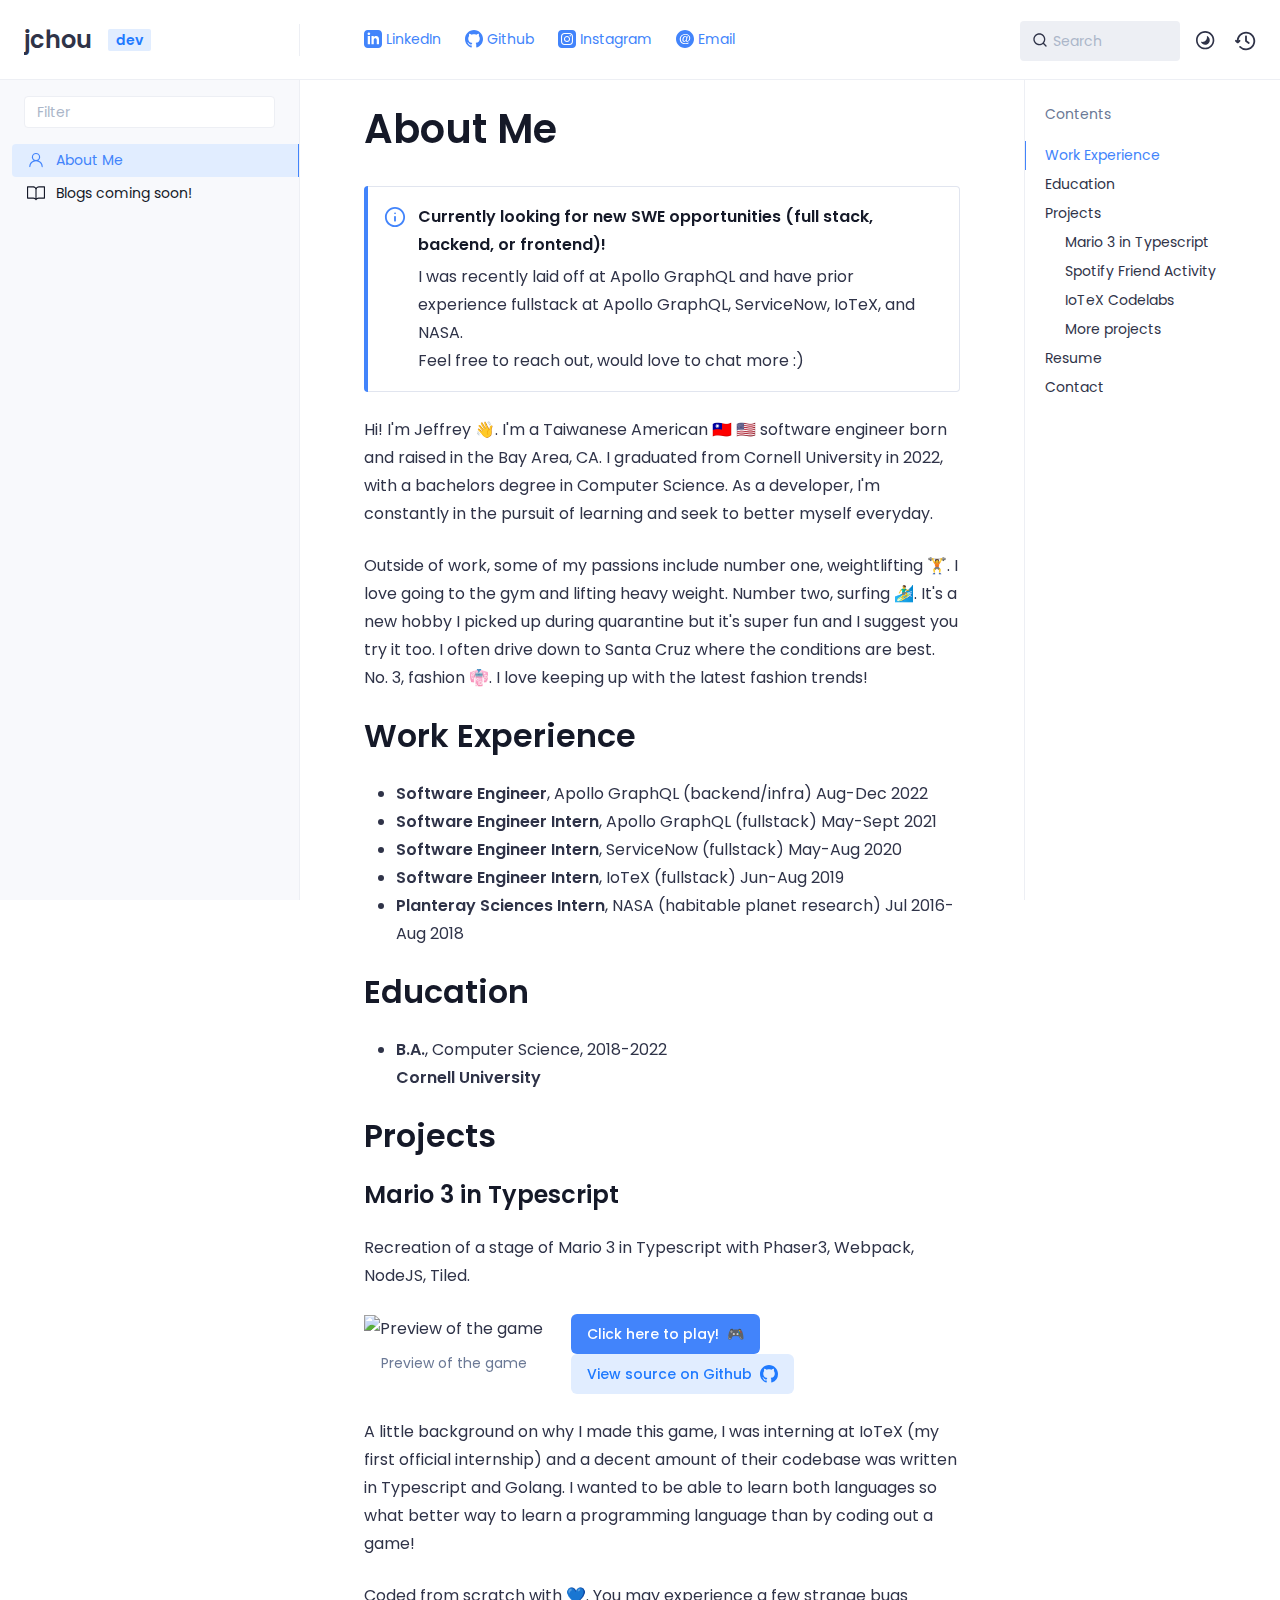
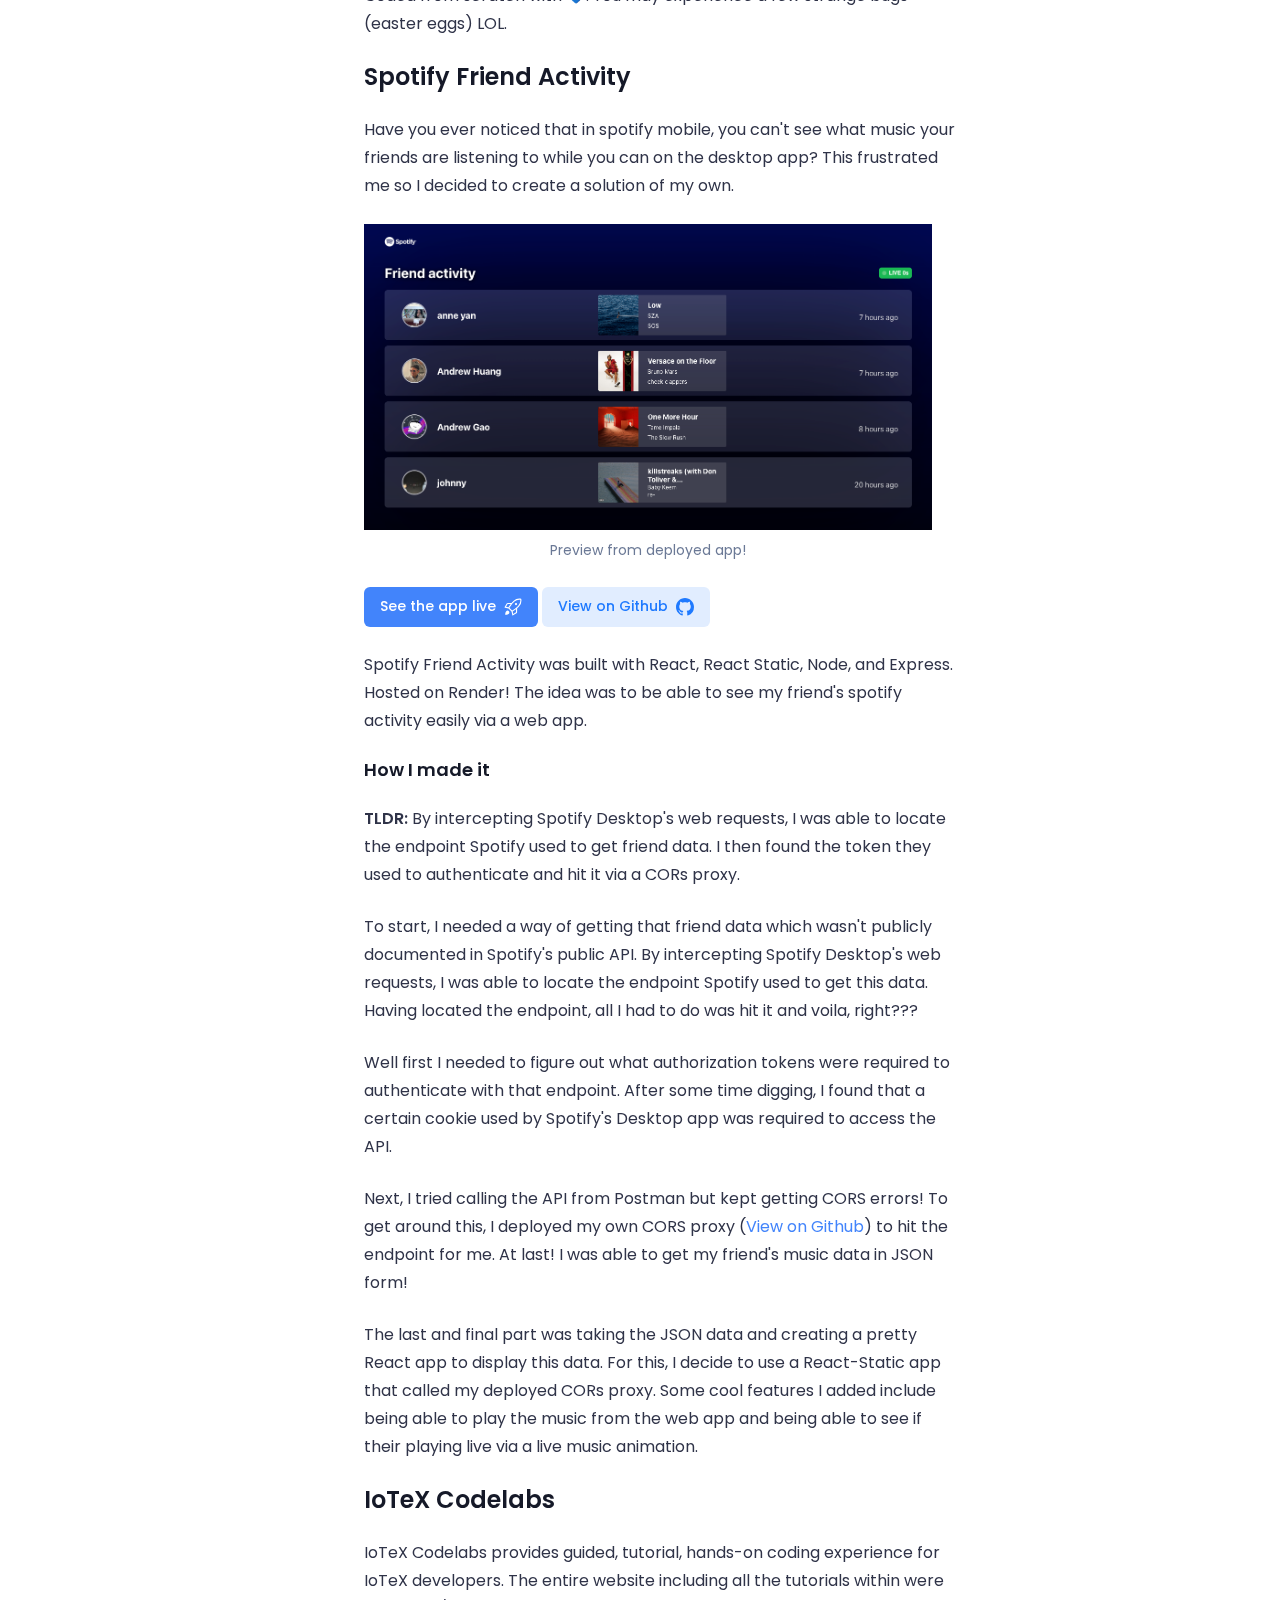
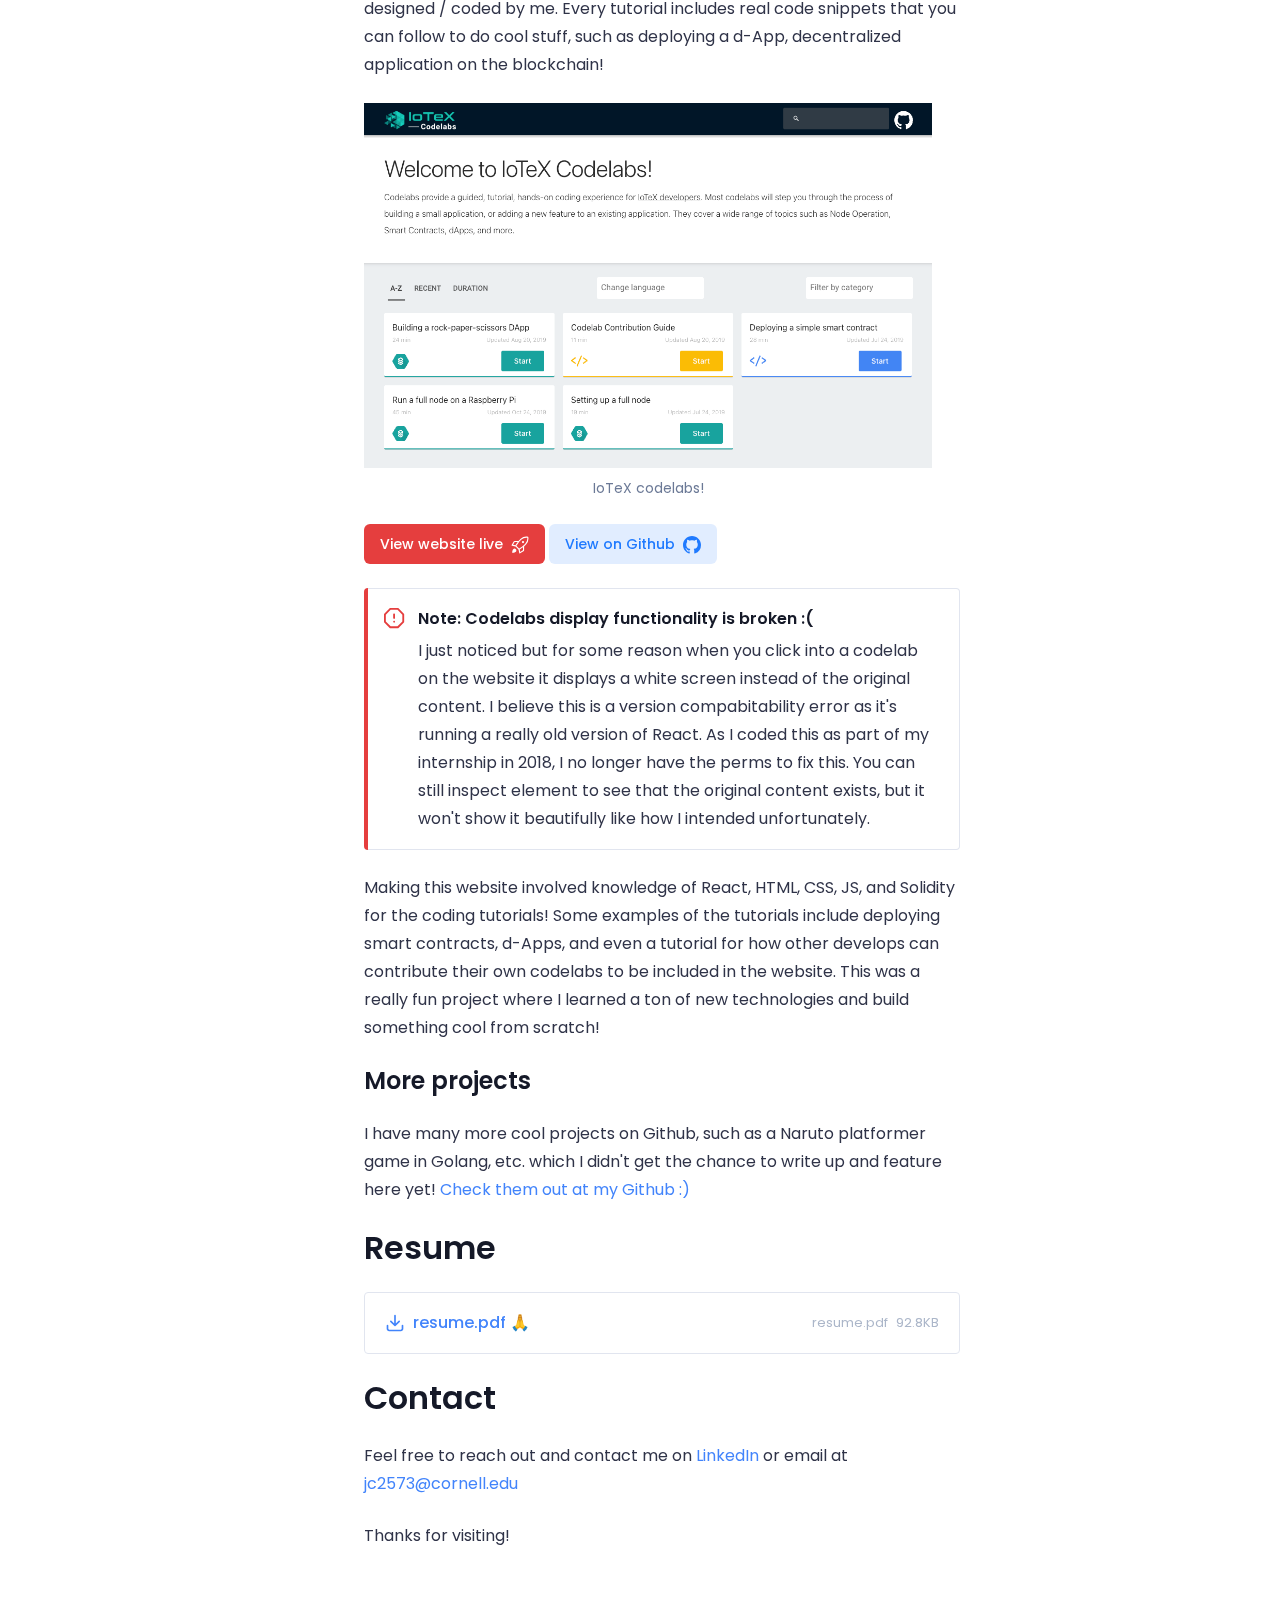
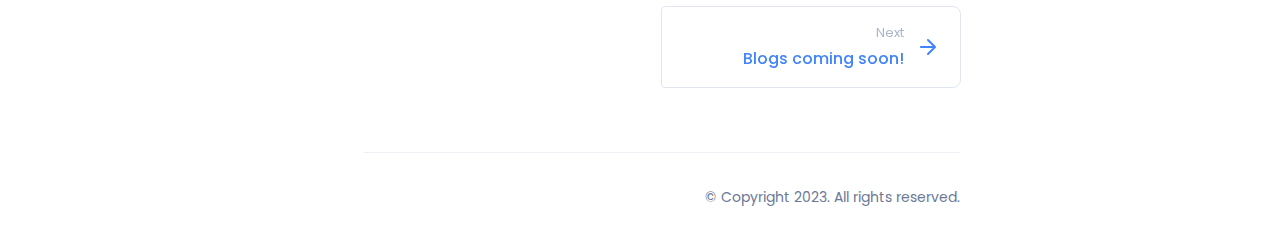
==== commit 2782c73e: "Deploy" ====
--- a/index.html
+++ b/index.html
@@ -3,7 +3,7 @@
 <head>
     <meta charset="UTF-8">
     <meta name="viewport" content="width=device-width,initial-scale=1">
-    <meta name="turbo-cache-control" content="no-cache" data-turbo-track="reload" data-track-token="2.4.0.732708785667">
+    <meta name="turbo-cache-control" content="no-cache" data-turbo-track="reload" data-track-token="2.4.0.732712360744">
 
     <!-- See retype.com -->
     <meta name="generator" content="Retype 2.4.0">
@@ -32,11 +32,11 @@
 
     <script>(function () { var el = document.documentElement, m = localStorage.getItem("doc_theme"), wm = window.matchMedia; if (m === "dark" || (!m && wm && wm("(prefers-color-scheme: dark)").matches)) { el.classList.add("dark") } else { el.classList.remove("dark") } })();</script>
 
-    <link href="resources/css/retype.css?v=2.4.0.732708785667" rel="stylesheet" />
-
-    <script type="text/javascript" src="resources/js/config.js?v=2.4.0.732708785667" data-turbo-eval="false" defer></script>
+    <link href="resources/css/retype.css?v=2.4.0.732712360744" rel="stylesheet" />
+
+    <script type="text/javascript" src="resources/js/config.js?v=2.4.0.732712360744" data-turbo-eval="false" defer></script>
     <script type="text/javascript" src="resources/js/retype.js?v=2.4.0" data-turbo-eval="false" defer></script>
-    <script id="lunr-js" type="text/javascript" src="resources/js/lunr.js?v=2.4.0.732708785667" data-turbo-eval="false" defer></script>
+    <script id="lunr-js" type="text/javascript" src="resources/js/lunr.js?v=2.4.0.732712360744" data-turbo-eval="false" defer></script>
 </head>
 <body>
     <div id="docs-app" class="relative text-base antialiased text-gray-700 bg-white font-body dark:bg-dark-850 dark:text-dark-300">
@@ -261,8 +261,8 @@
             </svg>
         </div>
         <div class="pr-5 ml-3 w-full">
-            <h5>Currently looking for new opportunities (full stack, backend, frontend), in that order.</h5>
-<p>I was recently laid off at Apollo GraphQL and have prior experience fullstack at Apollo GraphQL, ServiceNow, IoTeX, and NASA.</p>
+            <h5>Currently looking for new SWE opportunities (full stack, backend, or frontend)!</h5>
+<p>I was recently laid off at Apollo GraphQL and have prior experience fullstack at Apollo GraphQL, ServiceNow, IoTeX, and NASA. </br>Feel free to reach out, would love to chat more :)</p>
         </div>
     </div>
 </div>
@@ -309,7 +309,7 @@
     <figcaption class="caption caption-float">Preview of the game</figcaption>
 </figure>
 </p>
-<p><a href="https://jchoucode.github.io/mario3-ts/" class="no-link inline-flex items-center font-medium cursor-pointer transition-colors duration-200 ease-out focus:outline-none bg-blue-100 hover:bg-blue-200 text-blue-600 px-4 h-10 text-sm rounded-md">
+<p><a href="https://jchoucode.github.io/mario3-ts/" class="no-link inline-flex items-center font-medium cursor-pointer transition-colors duration-200 ease-out focus:outline-none bg-blue-500 hover:bg-blue-700 text-white px-4 h-10 text-sm rounded-md">
     <span>Click here to play!</span>
     <span class="docs-emoji ml-2">&#x1F3AE;</span>
 </a>    <a href="https://github.com/JChouCode/mario3-ts" class="no-link inline-flex items-center font-medium cursor-pointer transition-colors duration-200 ease-out focus:outline-none bg-blue-100 hover:bg-blue-200 text-blue-600 px-4 h-10 text-sm rounded-md">
@@ -326,14 +326,14 @@
 </doc-anchor-target>
 <p>Have you ever noticed that in spotify mobile, you can&#x27;t see what music your friends are listening to while you can on the desktop app? This frustrated me so I decided to create a solution of my own.</p>
 <p><figure class="content-left">
-    <img src="spotify-friend-activity.png" alt="Preview from deployed app!" />
+    <img src="spotify-friend.png" alt="Preview from deployed app!" />
     <figcaption class="caption caption-float">Preview from deployed app!</figcaption>
 </figure>
 </p>
-<p><a href="https://spotify-friend-activity.onrender.com/" class="no-link inline-flex items-center font-medium cursor-pointer transition-colors duration-200 ease-out focus:outline-none bg-blue-100 hover:bg-blue-200 text-blue-600 px-4 h-10 text-sm rounded-md">
+<p><a href="https://spotify-friend-activity.onrender.com/" class="no-link inline-flex items-center font-medium cursor-pointer transition-colors duration-200 ease-out focus:outline-none bg-blue-500 hover:bg-blue-700 text-white px-4 h-10 text-sm rounded-md">
     <span>See the app live</span>
     <span><svg xmlns="http://www.w3.org/2000/svg" class="mb-px inline-flex ml-2" width="18" height="18" viewBox="0 0 24 24" role="presentation"><g fill="currentColor"><path fill-rule="evenodd" d="M20.322.75a10.75 10.75 0 00-7.373 2.926l-1.304 1.23A23.743 23.743 0 0010.103 6.5H5.066a1.75 1.75 0 00-1.5.85l-2.71 4.514a.75.75 0 00.49 1.12l4.571.963c.039.049.082.096.129.14L8.04 15.96l1.872 1.994c.044.047.091.09.14.129l.963 4.572a.75.75 0 001.12.488l4.514-2.709a1.75 1.75 0 00.85-1.5v-5.038a23.741 23.741 0 001.596-1.542l1.228-1.304a10.75 10.75 0 002.925-7.374V2.499A1.75 1.75 0 0021.498.75h-1.177zM16 15.112c-.333.248-.672.487-1.018.718l-3.393 2.262.678 3.223 3.612-2.167a.25.25 0 00.121-.214v-3.822zm-10.092-2.7L8.17 9.017c.23-.346.47-.685.717-1.017H5.066a.25.25 0 00-.214.121l-2.167 3.612 3.223.679zm8.07-7.644a9.25 9.25 0 016.344-2.518h1.177a.25.25 0 01.25.25v1.176a9.25 9.25 0 01-2.517 6.346l-1.228 1.303a22.248 22.248 0 01-3.854 3.257l-3.288 2.192-1.743-1.858a.764.764 0 00-.034-.034l-1.859-1.744 2.193-3.29a22.248 22.248 0 013.255-3.851l1.304-1.23zM17.5 8a1.5 1.5 0 11-3 0 1.5 1.5 0 013 0zm-11 13c.9-.9.9-2.6 0-3.5-.9-.9-2.6-.9-3.5 0-1.209 1.209-1.445 3.901-1.49 4.743a.232.232 0 00.247.247c.842-.045 3.534-.281 4.743-1.49z"/></g></svg></span>
-</a>   or  <a href="https://github.com/JChouCode/spotify-friend-activity" class="no-link inline-flex items-center font-medium cursor-pointer transition-colors duration-200 ease-out focus:outline-none bg-blue-100 hover:bg-blue-200 text-blue-600 px-4 h-10 text-sm rounded-md">
+</a> <a href="https://github.com/JChouCode/spotify-friend-activity" class="no-link inline-flex items-center font-medium cursor-pointer transition-colors duration-200 ease-out focus:outline-none bg-blue-100 hover:bg-blue-200 text-blue-600 px-4 h-10 text-sm rounded-md">
     <span>View on Github</span>
     <span><svg xmlns="http://www.w3.org/2000/svg" class="mb-px inline-flex ml-2" width="18" height="18" viewBox="0 0 24 24" role="presentation"><g fill="currentColor"><symbol id="mark-github-icon-symbol" viewBox="0 0 16 16"><path fill-rule="evenodd" d="M8 0C3.58 0 0 3.58 0 8c0 3.54 2.29 6.53 5.47 7.59.4.07.55-.17.55-.38 0-.19-.01-.82-.01-1.49-2.01.37-2.53-.49-2.69-.94-.09-.23-.48-.94-.82-1.13-.28-.15-.68-.52-.01-.53.63-.01 1.08.58 1.23.82.72 1.21 1.87.87 2.33.66.07-.52.28-.87.51-1.07-1.78-.2-3.64-.89-3.64-3.95 0-.87.31-1.59.82-2.15-.08-.2-.36-1.02.08-2.12 0 0 .67-.21 2.2.82.64-.18 1.32-.27 2-.27.68 0 1.36.09 2 .27 1.53-1.04 2.2-.82 2.2-.82.44 1.1.16 1.92.08 2.12.51.56.82 1.27.82 2.15 0 3.07-1.87 3.75-3.65 3.95.29.25.54.73.54 1.48 0 1.07-.01 1.93-.01 2.2 0 .21.15.46.55.38A8.013 8.013 0 0016 8c0-4.42-3.58-8-8-8z"/></symbol><use xlink:href="#mark-github-icon-symbol" /></g></svg></span>
 </a></p>
@@ -349,13 +349,50 @@
 <p>Well first I needed to figure out what authorization tokens were required to authenticate with that endpoint. After some time digging, I found that a certain cookie used by Spotify&#x27;s Desktop app was required to access the API.</p>
 <p>Next, I tried calling the API from Postman but kept getting CORS errors! To get around this, I deployed my own CORS proxy (<a href="https://github.com/JChouCode/spotify-friend-proxy">View on Github</a>) to hit the endpoint for me. At last! I was able to get my friend&#x27;s music data in JSON form!</p>
 <p>The last and final part was taking the JSON data and creating a pretty React app to display this data. For this, I decide to use a React-Static app that called my deployed CORs proxy. Some cool features I added include being able to play the music from the web app and being able to see if their playing live via a live music animation.</p>
+<doc-anchor-target id="iotex-codelabs">
+    <h3>
+        <doc-anchor-trigger class="header-anchor-trigger" to="#iotex-codelabs">#</doc-anchor-trigger>
+        <span>IoTeX Codelabs</span>
+    </h3>
+</doc-anchor-target>
+<p>IoTeX Codelabs provides guided, tutorial, hands-on coding experience for IoTeX developers. The entire website including all the tutorials within were designed / coded by me. Every tutorial includes real code snippets that you can follow to do cool stuff, such as deploying a d-App, decentralized application on the blockchain!</p>
+<p><figure class="content-left">
+    <img src="iotex.png" alt="IoTeX codelabs!" />
+    <figcaption class="caption caption-float">IoTeX codelabs!</figcaption>
+</figure>
+</p>
+<p><a href="https://codelabs.iotex.io/" class="no-link inline-flex items-center font-medium cursor-pointer transition-colors duration-200 ease-out focus:outline-none bg-red-500 hover:bg-red-700 text-white px-4 h-10 text-sm rounded-md">
+    <span>View website live</span>
+    <span><svg xmlns="http://www.w3.org/2000/svg" class="mb-px inline-flex ml-2" width="18" height="18" viewBox="0 0 24 24" role="presentation"><g fill="currentColor"><path fill-rule="evenodd" d="M20.322.75a10.75 10.75 0 00-7.373 2.926l-1.304 1.23A23.743 23.743 0 0010.103 6.5H5.066a1.75 1.75 0 00-1.5.85l-2.71 4.514a.75.75 0 00.49 1.12l4.571.963c.039.049.082.096.129.14L8.04 15.96l1.872 1.994c.044.047.091.09.14.129l.963 4.572a.75.75 0 001.12.488l4.514-2.709a1.75 1.75 0 00.85-1.5v-5.038a23.741 23.741 0 001.596-1.542l1.228-1.304a10.75 10.75 0 002.925-7.374V2.499A1.75 1.75 0 0021.498.75h-1.177zM16 15.112c-.333.248-.672.487-1.018.718l-3.393 2.262.678 3.223 3.612-2.167a.25.25 0 00.121-.214v-3.822zm-10.092-2.7L8.17 9.017c.23-.346.47-.685.717-1.017H5.066a.25.25 0 00-.214.121l-2.167 3.612 3.223.679zm8.07-7.644a9.25 9.25 0 016.344-2.518h1.177a.25.25 0 01.25.25v1.176a9.25 9.25 0 01-2.517 6.346l-1.228 1.303a22.248 22.248 0 01-3.854 3.257l-3.288 2.192-1.743-1.858a.764.764 0 00-.034-.034l-1.859-1.744 2.193-3.29a22.248 22.248 0 013.255-3.851l1.304-1.23zM17.5 8a1.5 1.5 0 11-3 0 1.5 1.5 0 013 0zm-11 13c.9-.9.9-2.6 0-3.5-.9-.9-2.6-.9-3.5 0-1.209 1.209-1.445 3.901-1.49 4.743a.232.232 0 00.247.247c.842-.045 3.534-.281 4.743-1.49z"/></g></svg></span>
+</a> <a href="https://github.com/iotexproject/codelabs" class="no-link inline-flex items-center font-medium cursor-pointer transition-colors duration-200 ease-out focus:outline-none bg-blue-100 hover:bg-blue-200 text-blue-600 px-4 h-10 text-sm rounded-md">
+    <span>View on Github</span>
+    <span><svg xmlns="http://www.w3.org/2000/svg" class="mb-px inline-flex ml-2" width="18" height="18" viewBox="0 0 24 24" role="presentation"><g fill="currentColor"><symbol id="mark-github-icon-symbol" viewBox="0 0 16 16"><path fill-rule="evenodd" d="M8 0C3.58 0 0 3.58 0 8c0 3.54 2.29 6.53 5.47 7.59.4.07.55-.17.55-.38 0-.19-.01-.82-.01-1.49-2.01.37-2.53-.49-2.69-.94-.09-.23-.48-.94-.82-1.13-.28-.15-.68-.52-.01-.53.63-.01 1.08.58 1.23.82.72 1.21 1.87.87 2.33.66.07-.52.28-.87.51-1.07-1.78-.2-3.64-.89-3.64-3.95 0-.87.31-1.59.82-2.15-.08-.2-.36-1.02.08-2.12 0 0 .67-.21 2.2.82.64-.18 1.32-.27 2-.27.68 0 1.36.09 2 .27 1.53-1.04 2.2-.82 2.2-.82.44 1.1.16 1.92.08 2.12.51.56.82 1.27.82 2.15 0 3.07-1.87 3.75-3.65 3.95.29.25.54.73.54 1.48 0 1.07-.01 1.93-.01 2.2 0 .21.15.46.55.38A8.013 8.013 0 0016 8c0-4.42-3.58-8-8-8z"/></symbol><use xlink:href="#mark-github-icon-symbol" /></g></svg></span>
+</a></p>
+<div class="flex mb-6">
+    <div class="shrink-0 w-1 rounded-tl rounded-bl bg-red-500"></div>
+    <div class="flex w-full py-4 border border-l-0 border-gray-300 rounded-tr rounded-br doc-alert bg-white dark:bg-dark-700 dark:border-dark-700" role="alert">
+        <div class="flex items-center ml-4 h-7">
+            <svg xmlns="http://www.w3.org/2000/svg" class="mb-px text-red-500" width="22" height="22" viewBox="0 0 24 24" role="presentation">
+                <g fill="currentColor"><g>
+                    <path d="M21.71 6.15L15.85.29c-.19-.18-.44-.29-.71-.29H6.86c-.27 0-.52.11-.71.29L.29 6.15c-.18.19-.29.44-.29.71v8.28c0 .27.11.52.29.71l5.86 5.86c.19.18.44.29.71.29h8.28c.27 0 .52-.11.71-.29l5.86-5.86a.99.99 0 00.29-.71V6.86c0-.27-.11-.52-.29-.71zM20 14.73L14.73 20H7.27L2 14.73V7.27L7.27 2h7.45L20 7.27v7.46z"></path>
+                    <path d="M11 12c.55 0 1-.45 1-1V7c0-.55-.45-1-1-1s-1 .45-1 1v4c0 .55.45 1 1 1zM11.01 14c-.56 0-1 .45-1 1s.45 1 1 1 1-.45 1-1-.45-1-1-1z"></path>
+                </g></g>
+            </svg>
+        </div>
+        <div class="pr-5 ml-3 w-full">
+            <h5>Note: Codelabs display functionality is broken :(</h5>
+<p>I just noticed but for some reason when you click into a codelab on the website it displays a white screen instead of the original content. I believe this is a version compabitability error as it&#x27;s running a really old version of React. As I coded this as part of my internship in 2018, I no longer have the perms to fix this. You can still inspect element to see that the original content exists, but it won&#x27;t show it beautifully like how I intended unfortunately.</p>
+        </div>
+    </div>
+</div>
+<p>Making this website involved knowledge of React, HTML, CSS, JS, and Solidity for the coding tutorials! Some examples of the tutorials include deploying smart contracts, d-Apps, and even a tutorial for how other develops can contribute their own codelabs to be included in the website. This was a really fun project where I learned a ton of new technologies and build something cool from scratch!</p>
 <doc-anchor-target id="more-projects">
     <h3>
         <doc-anchor-trigger class="header-anchor-trigger" to="#more-projects">#</doc-anchor-trigger>
         <span>More projects</span>
     </h3>
 </doc-anchor-target>
-<p>I have many more cool projects on Github, which I didn&#x27;t get the chance to feature here! <a href="https://github.com/JChouCode">check them out there</a>!</p>
+<p>I have many more cool projects on Github, such as a Naruto platformer game in Golang, etc. which I didn&#x27;t get the chance to write up and  feature here yet! <a href="https://github.com/JChouCode">Check them out at my Github :)</a></p>
 <doc-anchor-target id="resume">
     <h2>
         <doc-anchor-trigger class="header-anchor-trigger" to="#resume">#</doc-anchor-trigger>
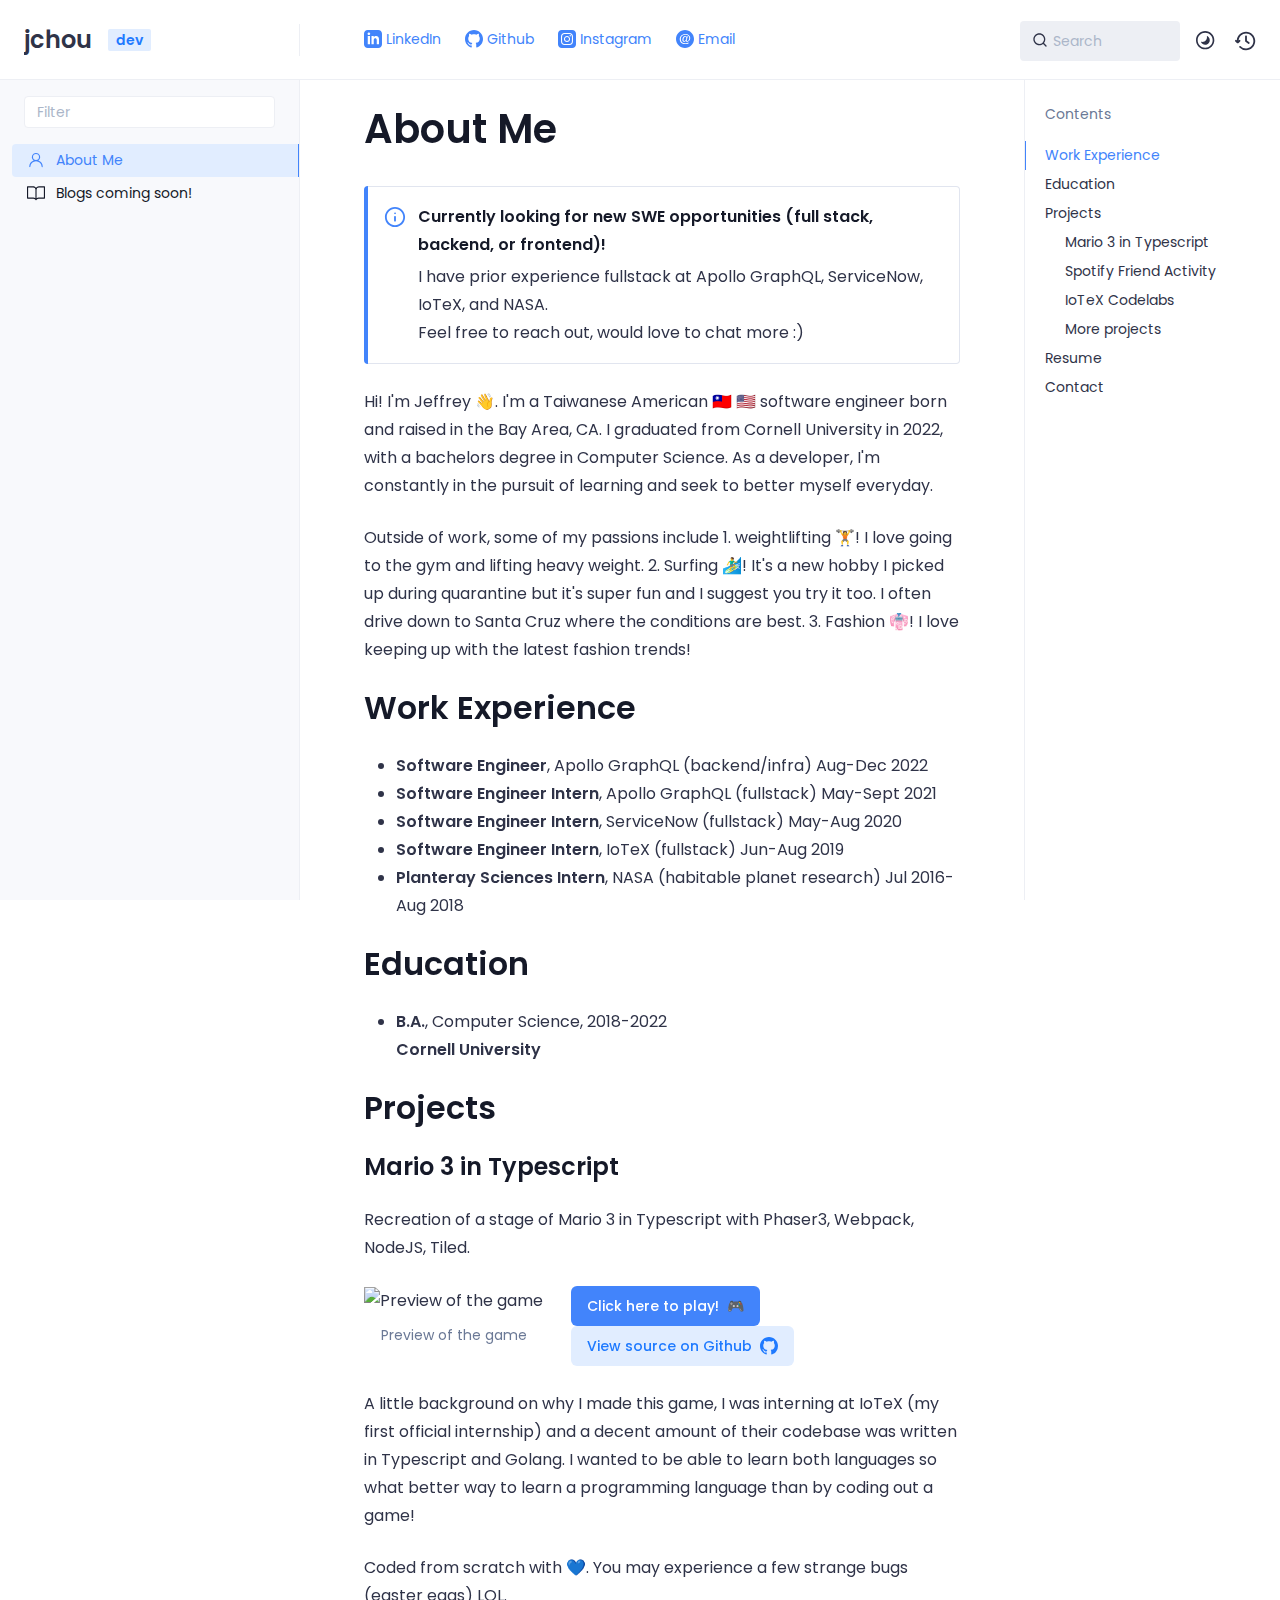
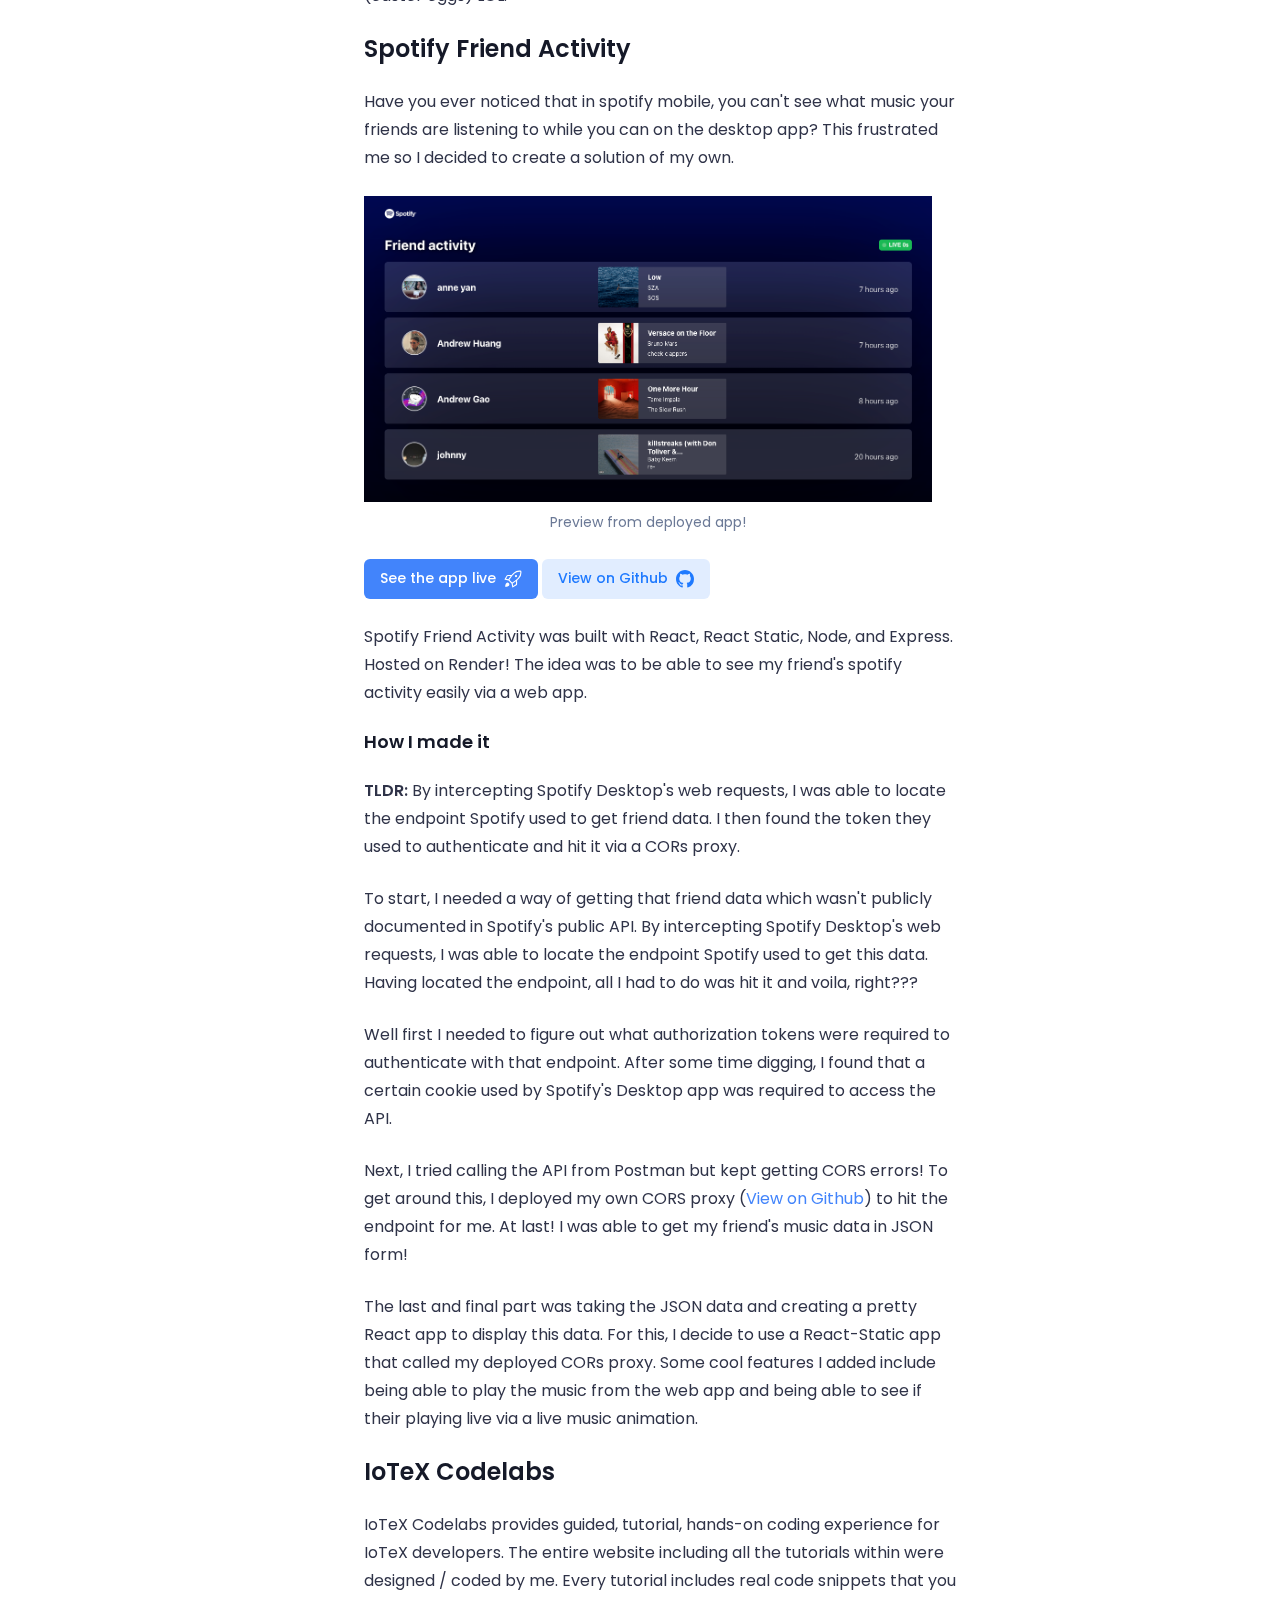
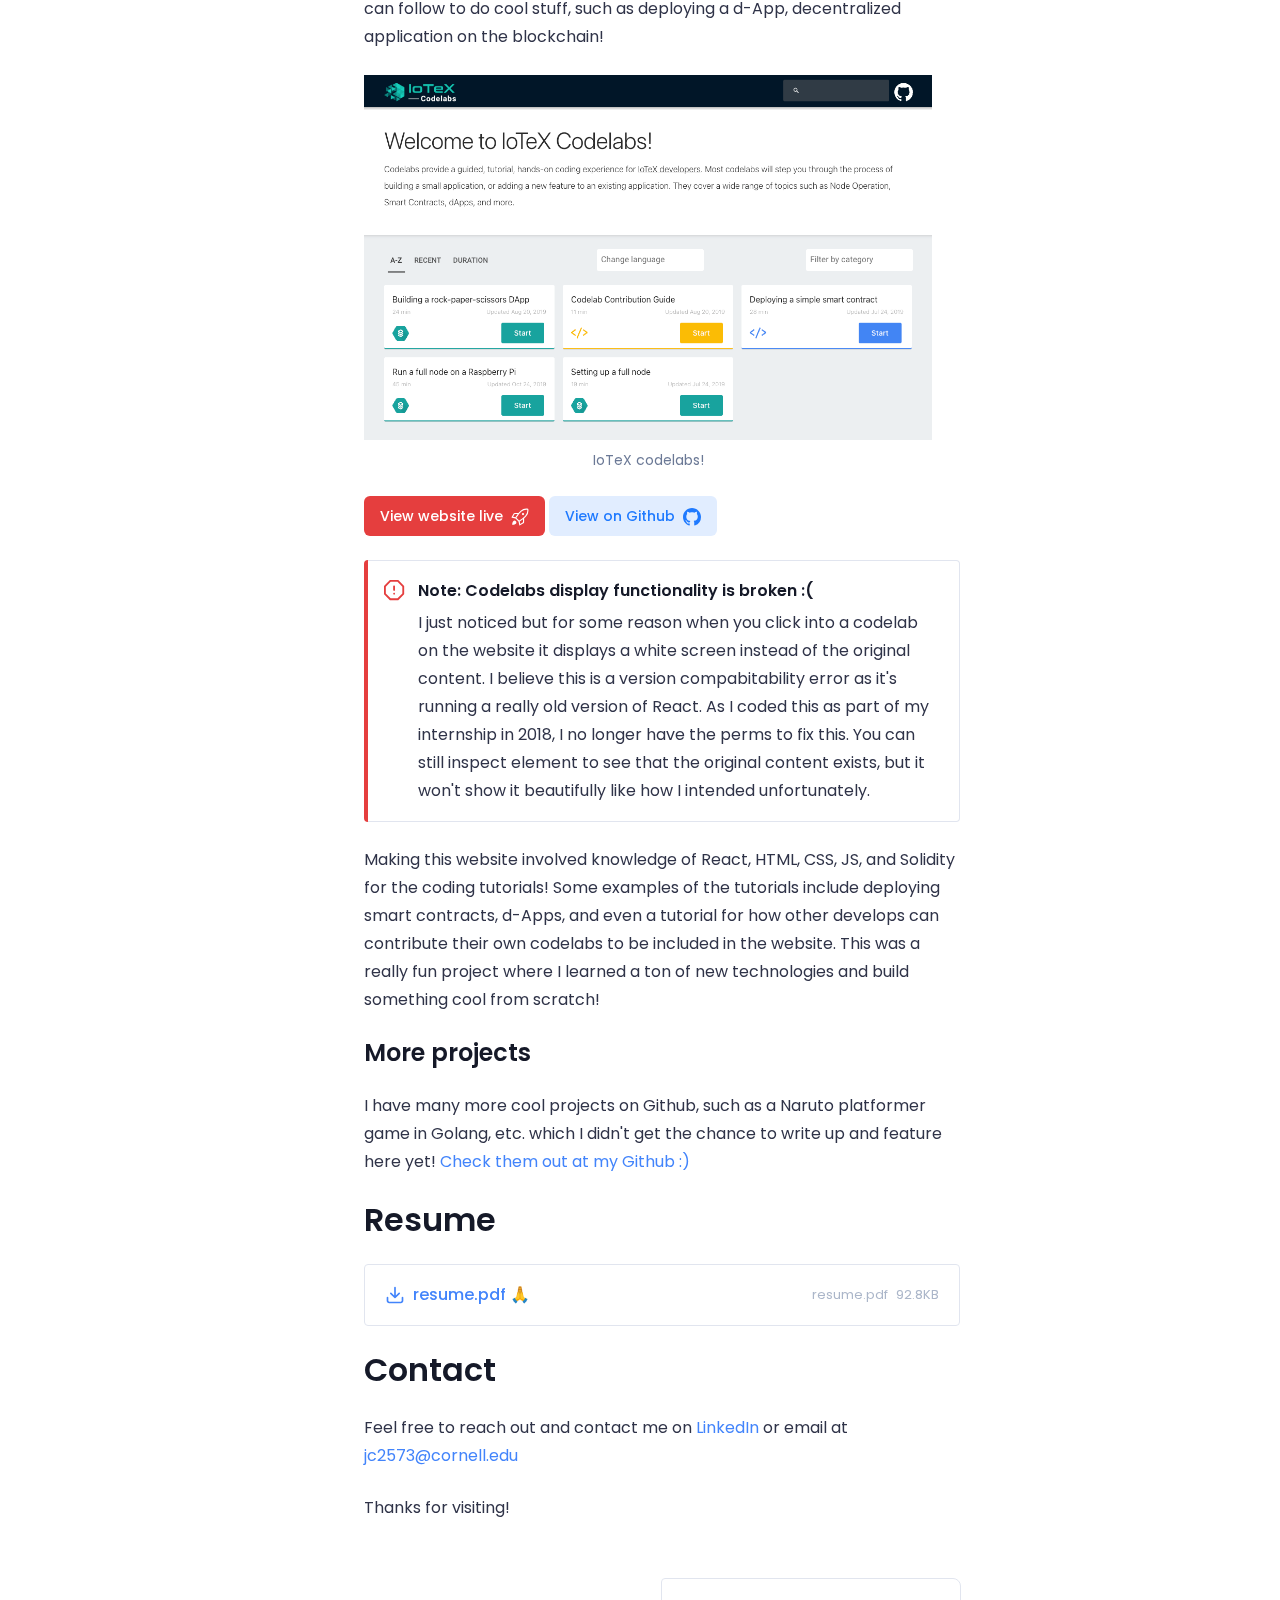
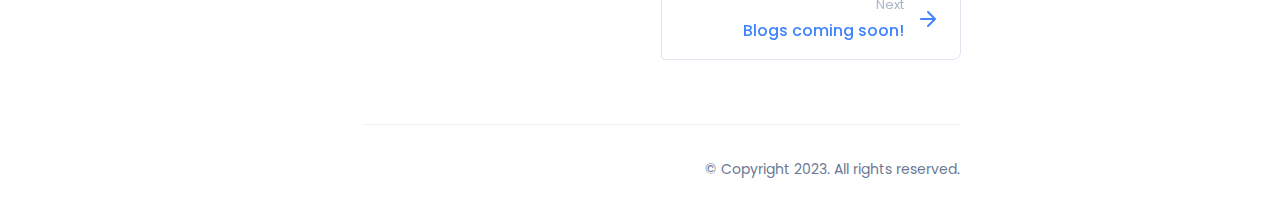
==== commit 24e2a718: "Update" ====
--- a/index.html
+++ b/index.html
@@ -3,7 +3,7 @@
 <head>
     <meta charset="UTF-8">
     <meta name="viewport" content="width=device-width,initial-scale=1">
-    <meta name="turbo-cache-control" content="no-cache" data-turbo-track="reload" data-track-token="2.4.0.732712360744">
+    <meta name="turbo-cache-control" content="no-cache" data-turbo-track="reload" data-track-token="2.4.0.733061799968">
 
     <!-- See retype.com -->
     <meta name="generator" content="Retype 2.4.0">
@@ -11,7 +11,7 @@
     <!-- Primary Meta Tags -->
     <title>About Me</title>
     <meta name="title" content="About Me">
-    <meta name="description" content="I was recently laid off at Apollo GraphQL and have prior experience fullstack at Apollo GraphQL, ServiceNow, IoTeX, and NASA." />
+    <meta name="description" content="I have prior experience fullstack at Apollo GraphQL, ServiceNow, IoTeX, and NASA. Feel free to reach out, would love to chat more :)" />
 
     <!-- Canonical -->
     <link rel="canonical" href="https://jchou.dev/" />
@@ -20,23 +20,23 @@
     <meta property="og:type" content="website">
     <meta property="og:url" content="https://jchou.dev/">
     <meta property="og:title" content="About Me">
-    <meta property="og:description" content="I was recently laid off at Apollo GraphQL and have prior experience fullstack at Apollo GraphQL, ServiceNow, IoTeX, and NASA.">
+    <meta property="og:description" content="I have prior experience fullstack at Apollo GraphQL, ServiceNow, IoTeX, and NASA. Feel free to reach out, would love to chat more :)">
     <meta property="og:image" content="https://jchou.dev/mario-demo.gif">
 
     <!-- Twitter -->
     <meta property="twitter:card" content="summary_large_image">
     <meta property="twitter:url" content="https://jchou.dev/">
     <meta property="twitter:title" content="About Me">
-    <meta property="twitter:description" content="I was recently laid off at Apollo GraphQL and have prior experience fullstack at Apollo GraphQL, ServiceNow, IoTeX, and NASA.">
+    <meta property="twitter:description" content="I have prior experience fullstack at Apollo GraphQL, ServiceNow, IoTeX, and NASA. Feel free to reach out, would love to chat more :)">
     <meta property="twitter:image" content="https://jchou.dev/mario-demo.gif">
 
     <script>(function () { var el = document.documentElement, m = localStorage.getItem("doc_theme"), wm = window.matchMedia; if (m === "dark" || (!m && wm && wm("(prefers-color-scheme: dark)").matches)) { el.classList.add("dark") } else { el.classList.remove("dark") } })();</script>
 
-    <link href="resources/css/retype.css?v=2.4.0.732712360744" rel="stylesheet" />
-
-    <script type="text/javascript" src="resources/js/config.js?v=2.4.0.732712360744" data-turbo-eval="false" defer></script>
+    <link href="resources/css/retype.css?v=2.4.0.733061799968" rel="stylesheet" />
+
+    <script type="text/javascript" src="resources/js/config.js?v=2.4.0.733061799968" data-turbo-eval="false" defer></script>
     <script type="text/javascript" src="resources/js/retype.js?v=2.4.0" data-turbo-eval="false" defer></script>
-    <script id="lunr-js" type="text/javascript" src="resources/js/lunr.js?v=2.4.0.732712360744" data-turbo-eval="false" defer></script>
+    <script id="lunr-js" type="text/javascript" src="resources/js/lunr.js?v=2.4.0.733061799968" data-turbo-eval="false" defer></script>
 </head>
 <body>
     <div id="docs-app" class="relative text-base antialiased text-gray-700 bg-white font-body dark:bg-dark-850 dark:text-dark-300">
@@ -262,13 +262,14 @@
         </div>
         <div class="pr-5 ml-3 w-full">
             <h5>Currently looking for new SWE opportunities (full stack, backend, or frontend)!</h5>
-<p>I was recently laid off at Apollo GraphQL and have prior experience fullstack at Apollo GraphQL, ServiceNow, IoTeX, and NASA. </br>Feel free to reach out, would love to chat more :)</p>
+<p>I have prior experience fullstack at Apollo GraphQL, ServiceNow, IoTeX, and NASA.
+<br/>Feel free to reach out, would love to chat more :)</p>
         </div>
     </div>
 </div>
 <p>Hi! I&#x27;m Jeffrey <span class="docs-emoji">&#x1F44B;</span>. I&#x27;m a Taiwanese American <span class="docs-emoji">&#x1F1F9;&#x1F1FC;</span> <span class="docs-emoji">&#x1F1FA;&#x1F1F8;</span> software engineer born and raised in the Bay Area, CA.
 I graduated from Cornell University in 2022, with a bachelors degree in Computer Science. As a developer, I&#x27;m constantly in the pursuit of learning and seek to better myself everyday.</p>
-<p>Outside of work, some of my passions include number one, weightlifting <span class="docs-emoji">&#x1F3CB;&#xFE0F;</span>. I love going to the gym and lifting heavy weight. Number two, surfing <span class="docs-emoji">&#x1F3C4;&#x200D;&#x2642;&#xFE0F;</span>. It&#x27;s a new hobby I picked up during quarantine but it&#x27;s super fun and I suggest you try it too. I often drive down to Santa Cruz where the conditions are best. No. 3, fashion <span class="docs-emoji">&#x1F458;</span>. I love keeping up with the latest fashion trends!</p>
+<p>Outside of work, some of my passions include 1. weightlifting <span class="docs-emoji">&#x1F3CB;&#xFE0F;</span>! I love going to the gym and lifting heavy weight. 2. Surfing <span class="docs-emoji">&#x1F3C4;&#x200D;&#x2642;&#xFE0F;</span>! It&#x27;s a new hobby I picked up during quarantine but it&#x27;s super fun and I suggest you try it too. I often drive down to Santa Cruz where the conditions are best. 3. Fashion <span class="docs-emoji">&#x1F458;</span>! I love keeping up with the latest fashion trends!</p>
 <doc-anchor-target id="work-experience">
     <h2>
         <doc-anchor-trigger class="header-anchor-trigger" to="#work-experience">#</doc-anchor-trigger>
